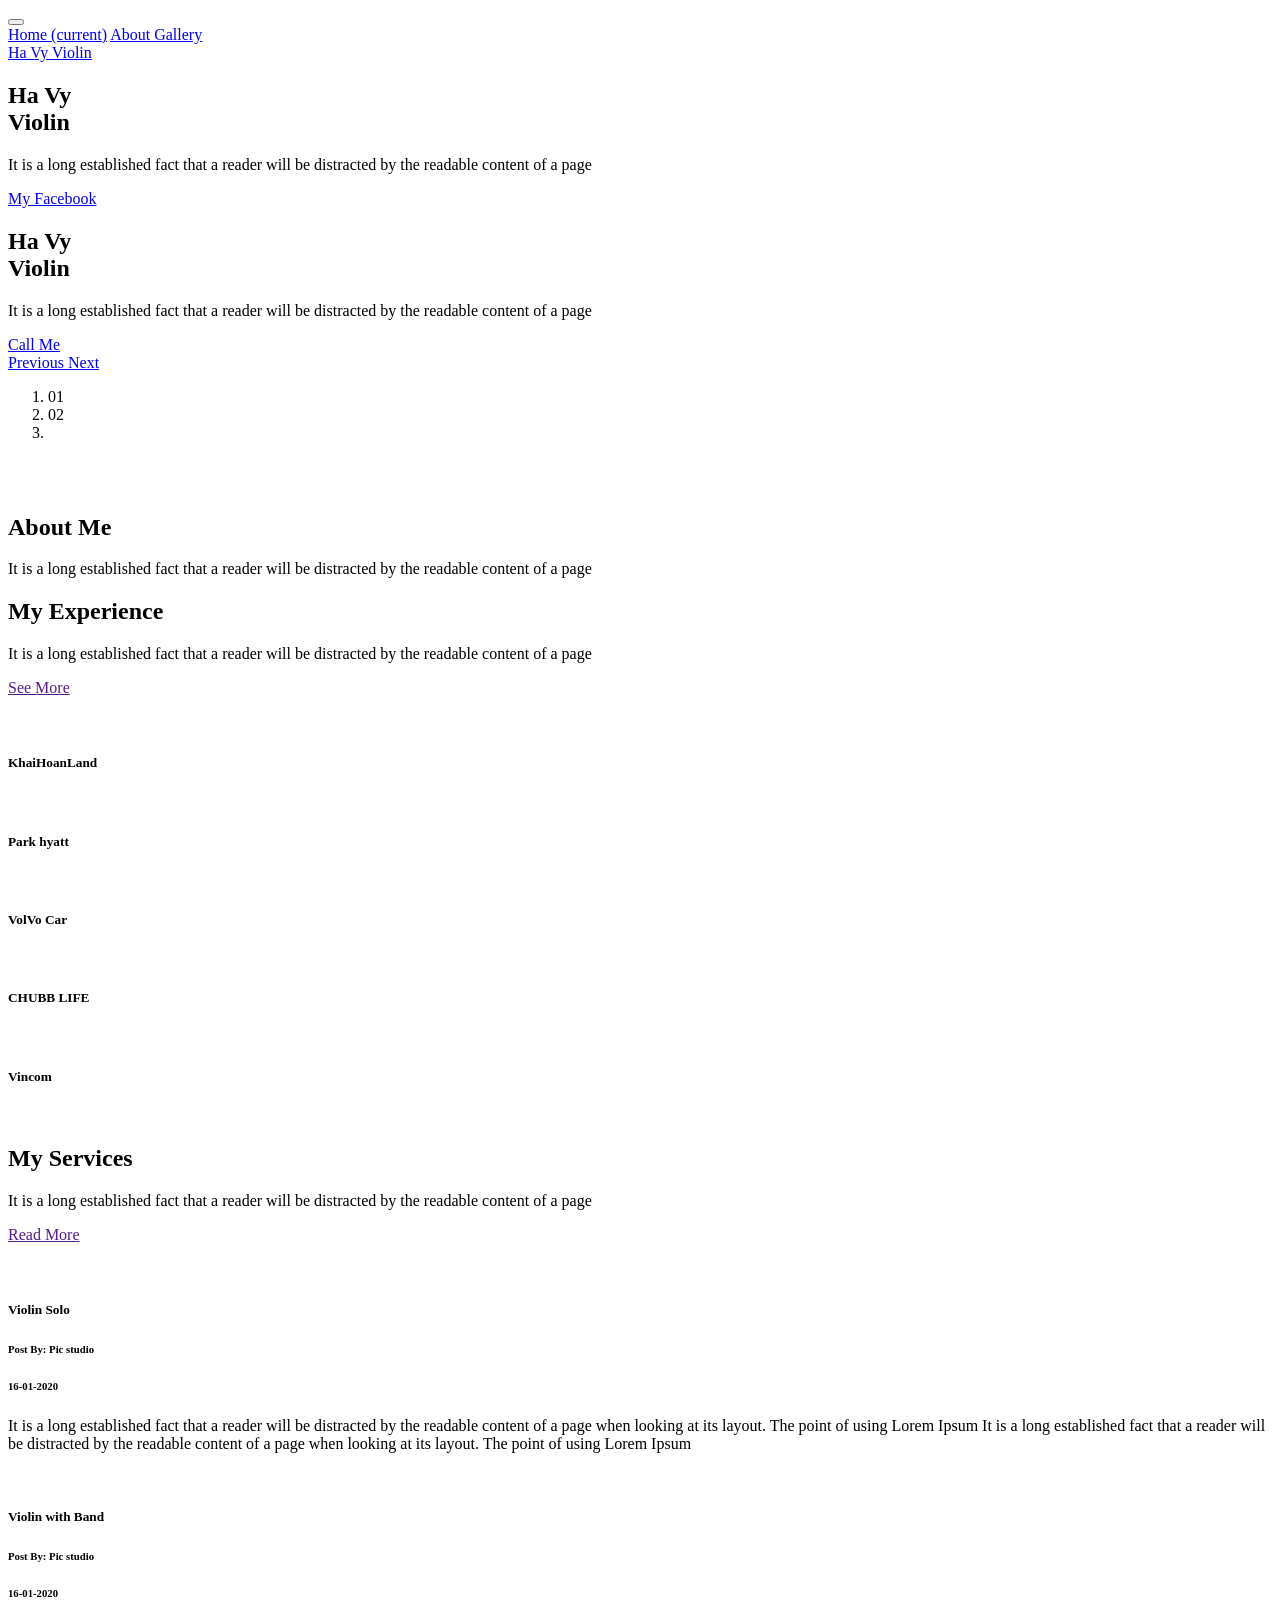
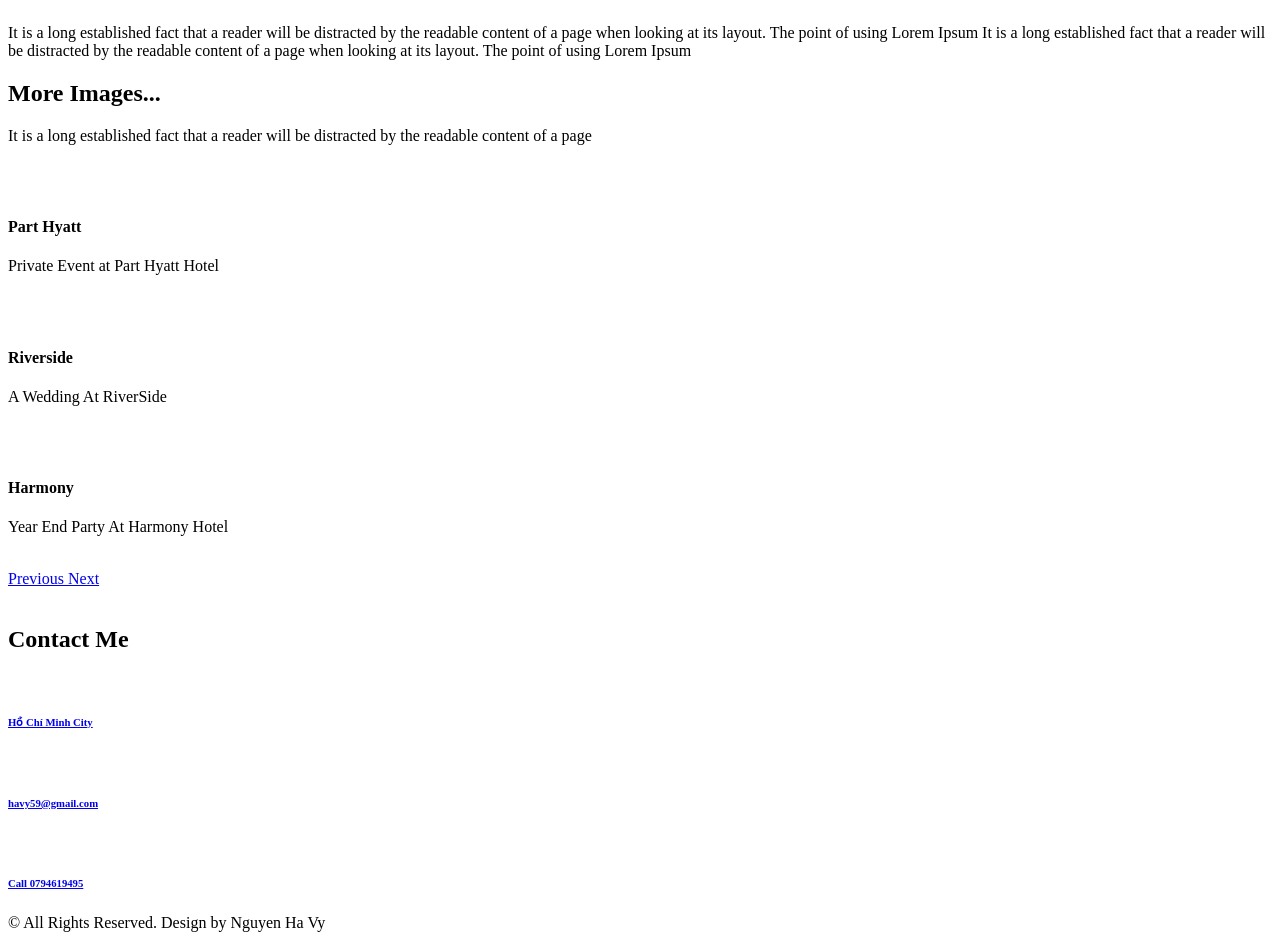
==== index.html @ 9fb9c404 "a" ====
<!DOCTYPE html>
<html lang="en">

<head>
  <!-- Basic -->
  <meta charset="utf-8" />
  <meta http-equiv="X-UA-Compatible" content="IE=edge" />
  <!-- Mobile Metas -->
  <meta name="viewport" content="width=device-width, initial-scale=1, shrink-to-fit=no" />
  <!-- Site Metas -->
  <meta name="keywords" content="" />
  <meta name="description" content="" />
  <meta name="author" content="" />

  <title>Ha Vy Violin</title>

  <!-- slider stylesheet -->
  <link rel="stylesheet" type="text/css" href="https://cdnjs.cloudflare.com/ajax/libs/OwlCarousel2/2.3.4/assets/owl.carousel.min.css" />

  <!-- bootstrap core css -->
  <link rel="stylesheet" type="text/css" href="css/bootstrap.css" />

  <!-- Custom styles for this template -->
  <link href=" css/style.css" rel="stylesheet" />
  <!-- responsive style -->
  <link href="css/responsive.css" rel="stylesheet" />
</head>

<body>
  <div class="hero_area">
    <!-- header section strats -->
    <header class="header_section">
      <div class="container-fluid">
        <nav class="navbar navbar-expand-lg custom_nav-container d-block">
          <div class="main_nav_menu">
            <div class="fk_width">
              <div class="custom_menu-btn">
                <button onclick="openNav()">
                  <span class="s-1"> </span>
                  <span class="s-2"> </span>
                  <span class="s-3"> </span>
                </button>
              </div>
              <div id="myNav" class="overlay">
                <div class="overlay-content">
                  <a class="" href="index.html">Home <span class="sr-only">(current)</span></a>
                  <a class="" href="index.html">About </a>
                  <a class="" href="index.html">Gallery </a>
                </div>
              </div>
            </div>
            <a class="navbar-brand" href="index.html">
              <span>
                Ha Vy Violin
              </span>
            </a>
            <div class="user_option">
              <!-- <a href="#">
                login
              </a>
              <form class="form-inline ">
                <button class="btn  nav_search-btn" type="submit"></button>
              </form> -->
            </div>
          </div>
        </nav>
      </div>
    </header>
    <!-- end header section -->

    <!-- slider section -->
    <section class=" slider_section position-relative">
      <div class="container-fluid">
        <div class="row slider-row">
          <div class="col-lg-3 offset-lg-1">
            <div id="carouselExampleIndicators" class="carousel slide" data-ride="carousel">
              <div class="carousel-inner">
                <div class="carousel-item active">
                  <div class="detail-box">
                    <h1>
                      Ha Vy <br />
                      Violin
                    </h1>
                    <p>
                      It is a long established fact that a reader will be distracted by the readable content of a page
                    </p>
                    <div>
                      <a href="https://www.facebook.com/vy.vuvo.7/" target="_blank">
                        My Facebook
                      </a>
                    </div>
                  </div>
                </div>
                <div class="carousel-item">
                  <div class="detail-box">
                    <h1>
                      Ha Vy <br />
                      Violin
                    </h1>
                    <p>
                      It is a long established fact that a reader will be distracted by the readable content of a page
                    </p>
                    <div>
                      <a href="tel:+84794619495">
                        Call Me
                      </a>
                    </div>
                  </div>
                </div>
              </div>
              <div class="carousel_control-box">
                <div class="carousel_btn-container">
                  <a class="carousel-control-prev" href="#carouselExampleIndicators" role="button" data-slide="prev">
                    <span class="sr-only">Previous</span>
                  </a>
                  <a class="carousel-control-next" href="#carouselExampleIndicators" role="button" data-slide="next">
                    <span class="sr-only">Next</span>
                  </a>
                </div>
                <ol class="carousel-indicators">
                  <li data-target="#carouselExampleIndicators" data-slide-to="0" class="active li_one">01</li>
                  <li data-target="#carouselExampleIndicators" data-slide-to="1" class="li_two">02</li>
                  <li class="ol_design"></li>
                </ol>
              </div>
            </div>
          </div>
          <div class="col-lg-8 px-0">
            <div class="img-box">
              <img src="images/img3.jpg" alt="" />
            </div>
          </div>
        </div>
      </div>
    </section>
    <!-- end slider section -->
  </div>

  <!-- about section -->

  <section class="about_section layout_padding">

    <div class="img-box">
      <img src="images/img2.jpg" class="about-img" alt="" />
    </div>
    <div class="container">
      <div class="row">
        <div class="col-md-5">
          <div class="detail-box">
            <div class="heading_container">
              <h2>
                About Me
              </h2>
              <p>
                It is a long established fact that a reader will be distracted by the readable content of a page
              </p>
              <!-- <a href="">
                Read More
              </a> -->
            </div>
          </div>
        </div>
      </div>
    </div>
  
  </section>

  <!-- end about section -->

  <!-- gallery section -->
  <section class="gallery_section layout_padding-top">
    <div class="container">
      <div class="row">
        <div class="col-lg-5 ml-auto">
          <div class="heading_container">
            <h2>
              My Experience
            </h2>
            <p>
              It is a long established fact that a reader will be distracted by the readable content of a page
            </p>
            <a href="">
              See More
            </a>
          </div>
        </div>
      </div>
    </div>
    <div class="gallery_container">
      <div class="gallery_bg">
        <img src="images/gallery-bg.png" alt="" />
      </div>
      <div class="container">
        <div class="gallery_box">
          <div class="box b1">
            <div class="img-box">
              <img src="images/img14.jpg" alt="" />
              <h5>
                KhaiHoanLand
              </h5>
            </div>
          </div>
          <div class="box b2">
            <div class="img-box">
              <img src="images/img5.jpg" alt="" height="88%"/>
              <h5>
                Park hyatt
              </h5>
            </div>
            <div class="img-box">
              <img src="images/img1.jpg" alt="" />
              <h5>
                VolVo Car
              </h5>
            </div>
          </div>
          <div class="box b3">
            <div class="img-box">
              <img src="images/img11.jpg" alt="" />
              <h5>
                CHUBB LIFE
              </h5>
            </div>
            <div class="img-box">
              <img src="images/img7.jpg" alt="" height="88%"/>
              <h5>
                Vincom
              </h5>
            </div>
          </div>
          <div class="box b4">
            <div class="img-box">
              <img src="images/img12.jpg" alt="" />
              <!-- <h5>
                Comfort
              </h5> -->
            </div>
          </div>
        </div>
      </div>
    </div>
  </section>
  <!-- end gallery section -->

  <!-- blog section -->

  <section class="blog_section layout_padding">
    <div class="container">
      <div class="row">
        <div class="col-md-5">
          <div class="detail-box">
            <div class="heading_container">
              <h2>
                My Services
              </h2>
              <p>
                It is a long established fact that a reader will be distracted by the readable content of a page
              </p>
              <a href="">
                Read More
              </a>
            </div>
          </div>
        </div>
      </div>
    </div>
    <div class="blog_container">
      <div class="blog_bg">
        <img src="images/gallery-bg.png" alt="" />
      </div>
      <div class="container">
        <div class="blog_box">
          <div class="row">
            <div class="col-md-6">
              <div class="box b1">
                <div class="img-box">
                  <img src="images/img4.jpg" alt="" />
                </div>
                <div class="blog-detail">
                  <div class="blog_title">
                    <h5>
                      Violin Solo
                    </h5>
                    <div class="blog_post">
                      <h6>
                        Post By: Pic studio
                      </h6>
                      <h6>
                        16-01-2020
                      </h6>
                    </div>
                  </div>
                  <p>
                    It is a long established fact that a reader will be distracted by the readable content of a page when looking at its layout. The point of using Lorem Ipsum It is a long established fact that a reader will be distracted by the readable content of a page when looking at its layout. The point of using Lorem Ipsum
                  </p>
                </div>
              </div>
            </div>
            <div class="col-md-6">
              <div class="box b2">
                <div class="img-box">
                  <img src="images/img8.jpg" alt="" />
                </div>
                <div class="blog-detail">
                  <div class="blog_title">
                    <h5>
                      Violin with Band
                    </h5>
                    <div class="blog_post">
                      <h6>
                        Post By: Pic studio
                      </h6>
                      <h6>
                        16-01-2020
                      </h6>
                    </div>
                  </div>
                  <p>
                    It is a long established fact that a reader will be distracted by the readable content of a page when looking at its layout. The point of using Lorem Ipsum It is a long established fact that a reader will be distracted by the readable content of a page when looking at its layout. The point of using Lorem Ipsum
                  </p>
                </div>
              </div>
            </div>
          </div>
        </div>
      </div>
    </div>
  </section>

  <!-- end blog section -->

  <!-- client section -->

  <section class="client_section layout_padding">
    <div class="container">
      <div class="row">
        <div class="col-lg-5 ml-auto">
          <div class="heading_container">
            <h2>
              More Images...
            </h2>
            <p>
              It is a long established fact that a reader will be distracted by the readable content of a page
            </p>
          </div>
        </div>
      </div>
    </div>
    <div class="client_container">
      <div class="client_bg">
        <img src="images/gallery-bg.png" alt="" />
      </div>
      <div class="container">
        <div class="client_box">
          <div class="row">
            <div class="col-lg-6">
              <div class="box b1">
                <div id="carouselExampleControls" class="carousel slide" data-ride="carousel">
                  <div class="carousel-inner">
                    <div class="carousel-item active">
                      <div class="client_content-box layout_padding">
                        <div class="img-box">
                          <img src="images/img5.jpg" alt="" />
                        </div>
                        <div class="detail-box">
                          <h4>
                            Part Hyatt
                          </h4>
                          <p>
                            Private Event at Part Hyatt Hotel 
                          </p>
                          <img src="images/quote.png" alt="" />
                        </div>
                      </div>
                    </div>
                    <div class="carousel-item">
                      <div class="client_content-box layout_padding">
                        <div class="img-box">
                          <img src="images/img6.jpg" alt="" />
                        </div>
                        <div class="detail-box">
                          <h4>
                            Riverside
                          </h4>
                          <p>
                            A Wedding At RiverSide
                          </p>
                          <img src="images/quote.png" alt="" />
                        </div>
                      </div>
                    </div>
                    <div class="carousel-item">
                      <div class="client_content-box layout_padding">
                        <div class="img-box">
                          <img src="images/img9.jpg" alt="" />
                        </div>
                        <div class="detail-box">
                          <h4>
                            Harmony
                          </h4>
                          <p>
                            Year End  Party At Harmony Hotel
                          </p>
                          <img src="images/quote.png" alt="" />
                        </div>
                      </div>
                    </div>
                  </div>
                  <a class="carousel-control-prev" href="#carouselExampleControls" role="button" data-slide="prev">
                    <span class="sr-only">Previous</span>
                  </a>
                  <a class="carousel-control-next" href="#carouselExampleControls" role="button" data-slide="next">
                    <span class="sr-only">Next</span>
                  </a>
                </div>
              </div>
            </div>
            <div class="col-lg-6">
              <div class="box b2">
                <div class="camera_img-box">
                  <img src="images/violin.png" alt="" />
                </div>
              </div>
            </div>
          </div>
        </div>
      </div>
    </div>
  </section>

  <!-- end client section -->

  <!-- info section -->

  <section class="info_section ">
    <div class="info_container layout_padding-top">
      <div class="container">
        <div class="heading_container">
          <h2>
            Contact Me
          </h2>
        </div>
        <div class="info_main">
          <div class="row">
            <div class="col-md-4 col-lg-3">
              <div class="info_contact ">
                <a href="#" class="link-box">
                  <div class="img-box">
                    <img src="images/location.png" alt="" />
                  </div>
                  <div class="detail-box">
                    <h6>
                      Hồ Chí Minh City
                    </h6>
                  </div>
                </a>
                <a href="#" class="link-box">
                  <div class="img-box">
                    <img src="images/mail.png" alt="" />
                  </div>
                  <div class="detail-box">
                    <h6>
                      havy59@gmail.com
                    </h6>
                  </div>
                </a>
                <a href="tel:+84794619495" class="link-box">
                  <div class="img-box">
                    <img src="images/call.png" alt="" />
                  </div>
                  <div class="detail-box">
                    <h6>
                      Call 0794619495
                    </h6>
                  </div>
                </a>
              </div>
            </div>

          </div>
        </div>
      </div>
    </div>
  </section>

  <!-- end info section -->

  <!-- footer section -->
  <footer class="footer_section ">
    <div class="container">
      <p>
        &copy; <span id="displayYear"></span> All Rights Reserved. Design by Nguyen Ha Vy
      </p>
    </div>
  </footer>
  <!-- footer section -->

  <script src="js/jquery-3.4.1.min.js"></script>
  <script src="js/bootstrap.js"></script>
  <script src="https://cdnjs.cloudflare.com/ajax/libs/OwlCarousel2/2.3.4/owl.carousel.min.js"></script>
  <script src="js/custom.js"></script>
</body>

</html>
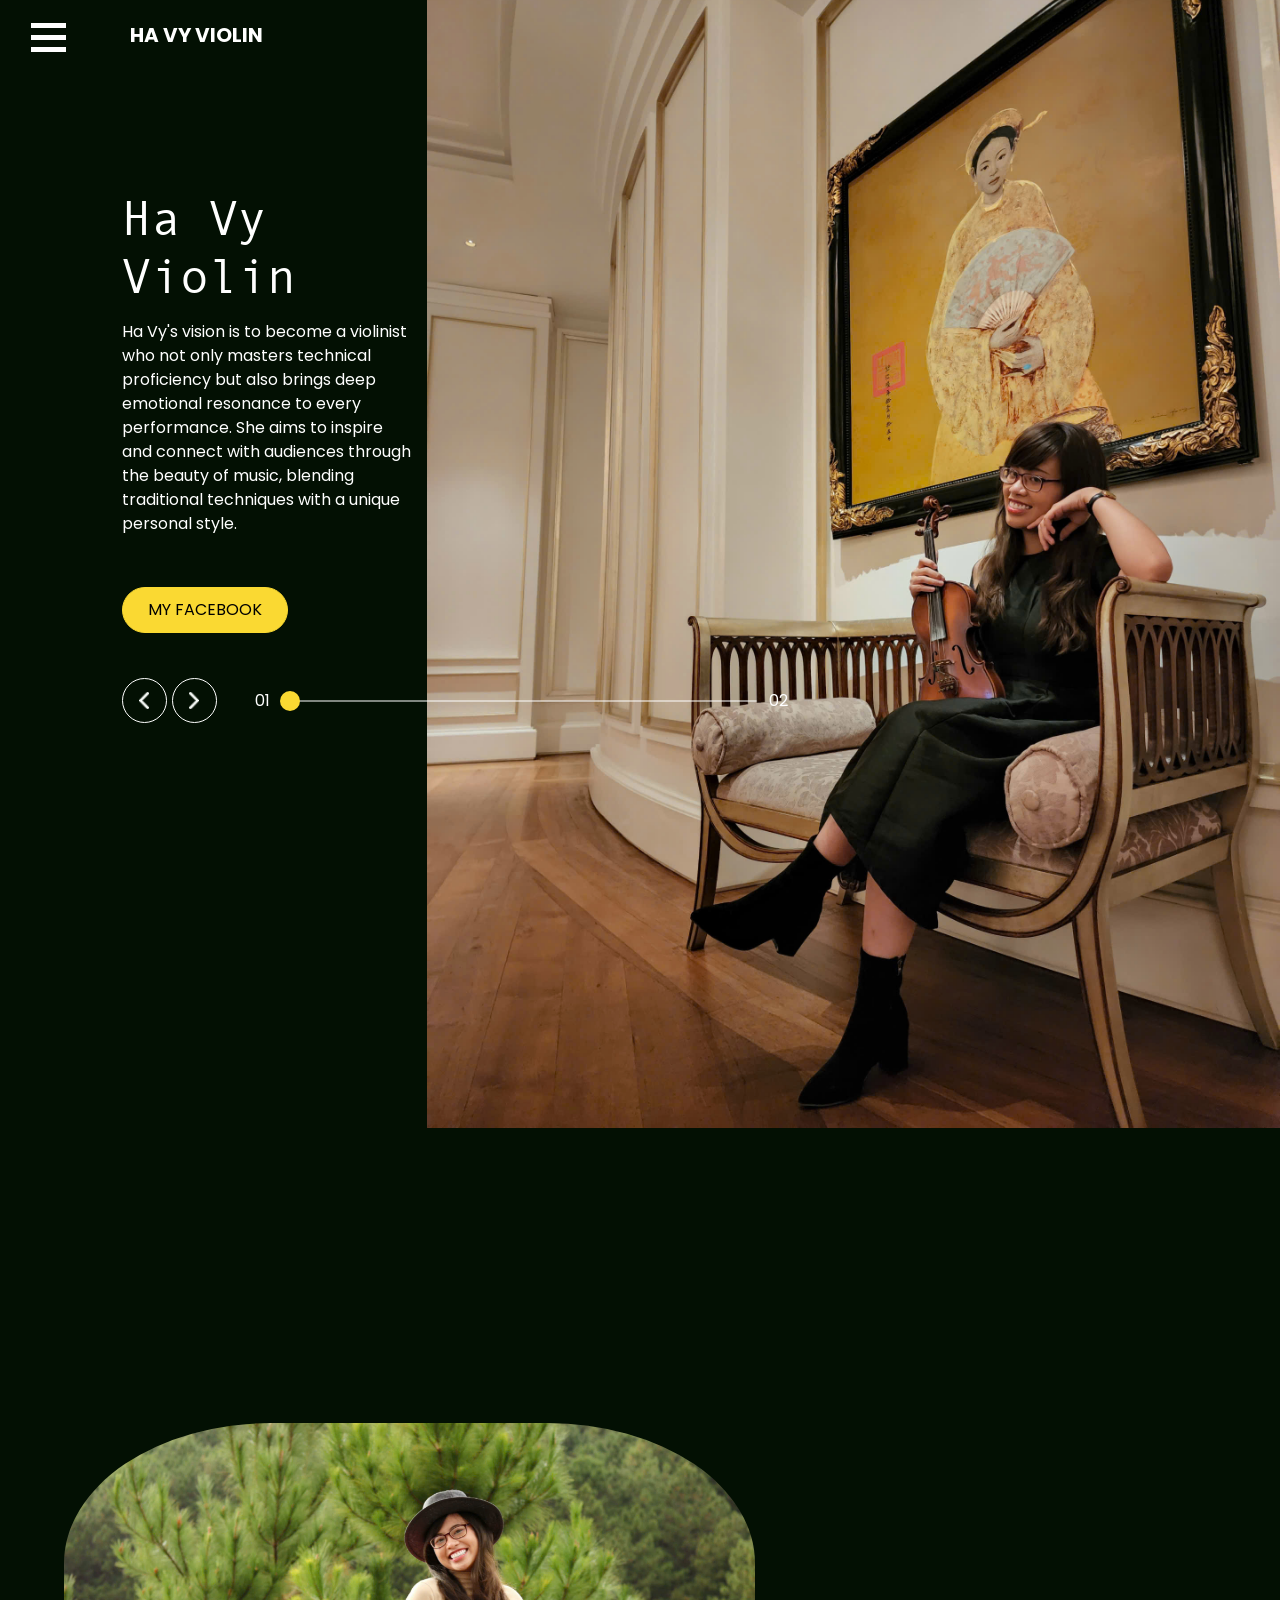
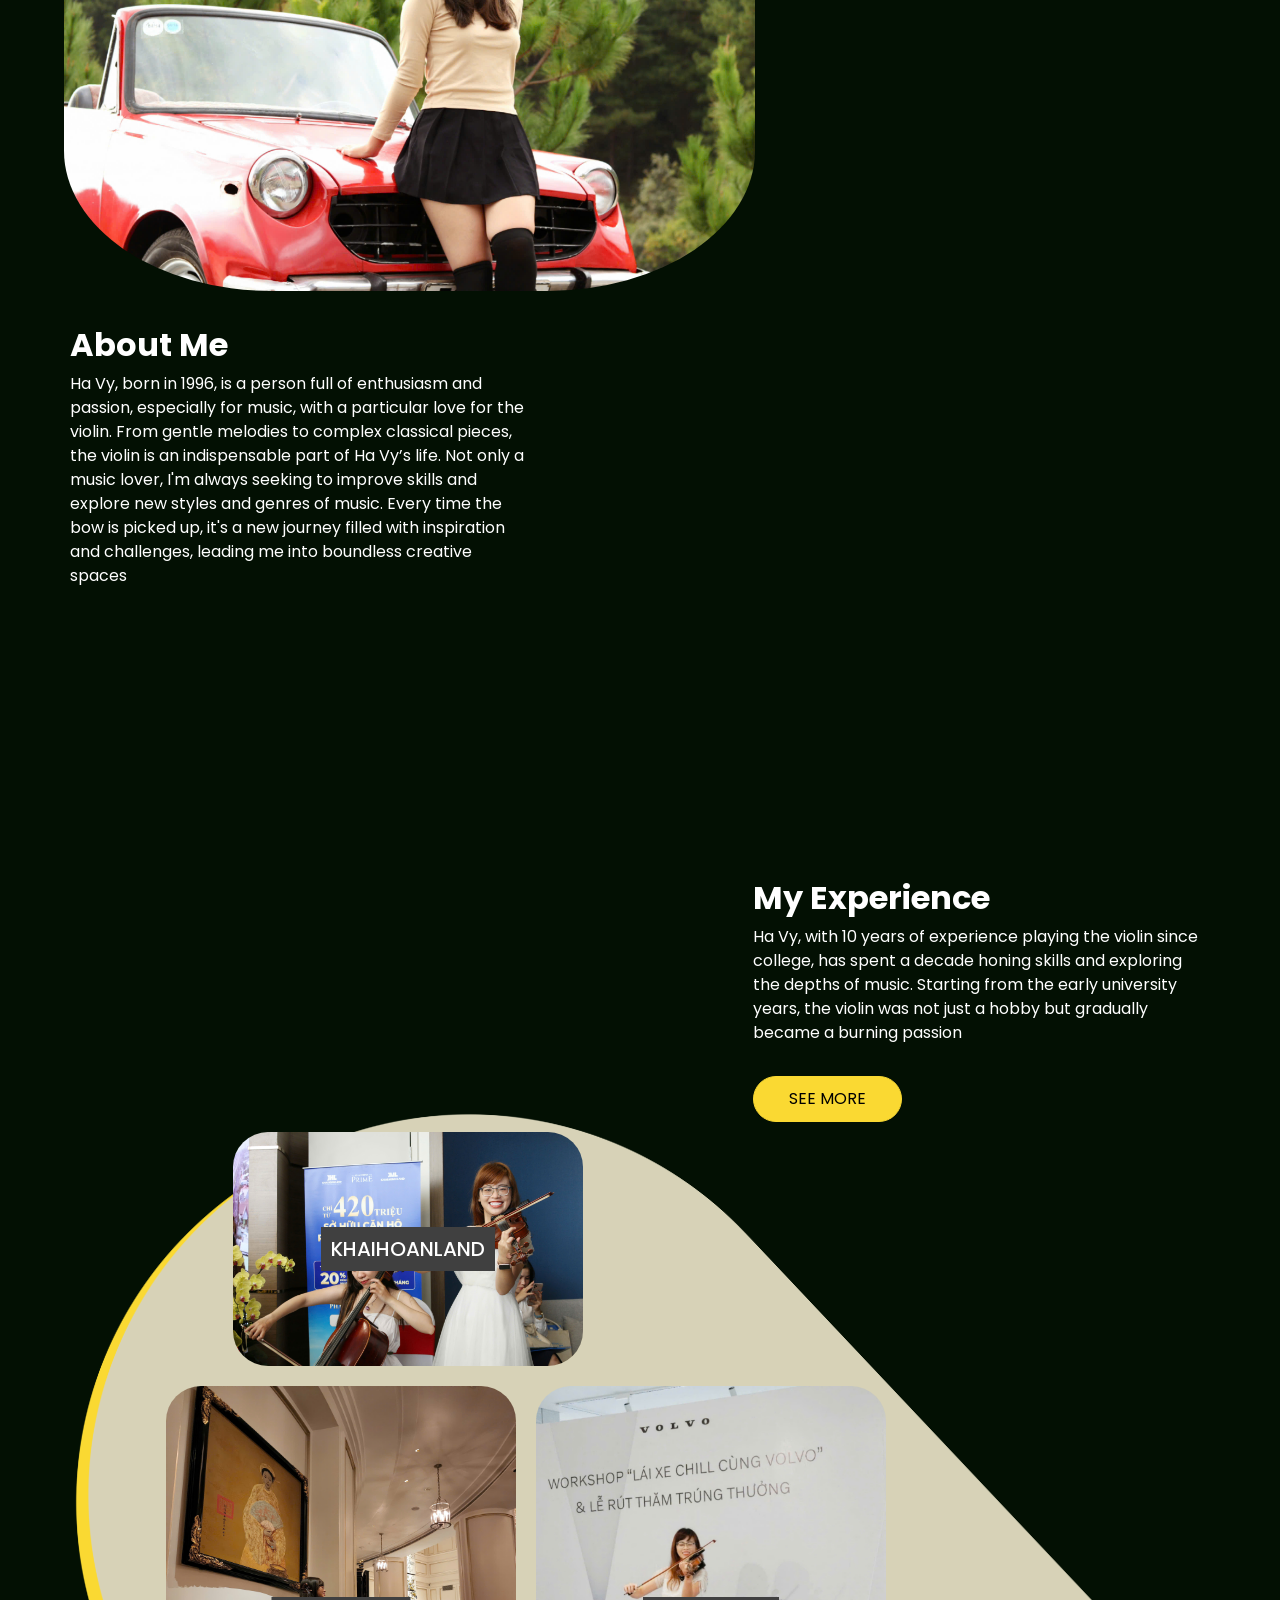
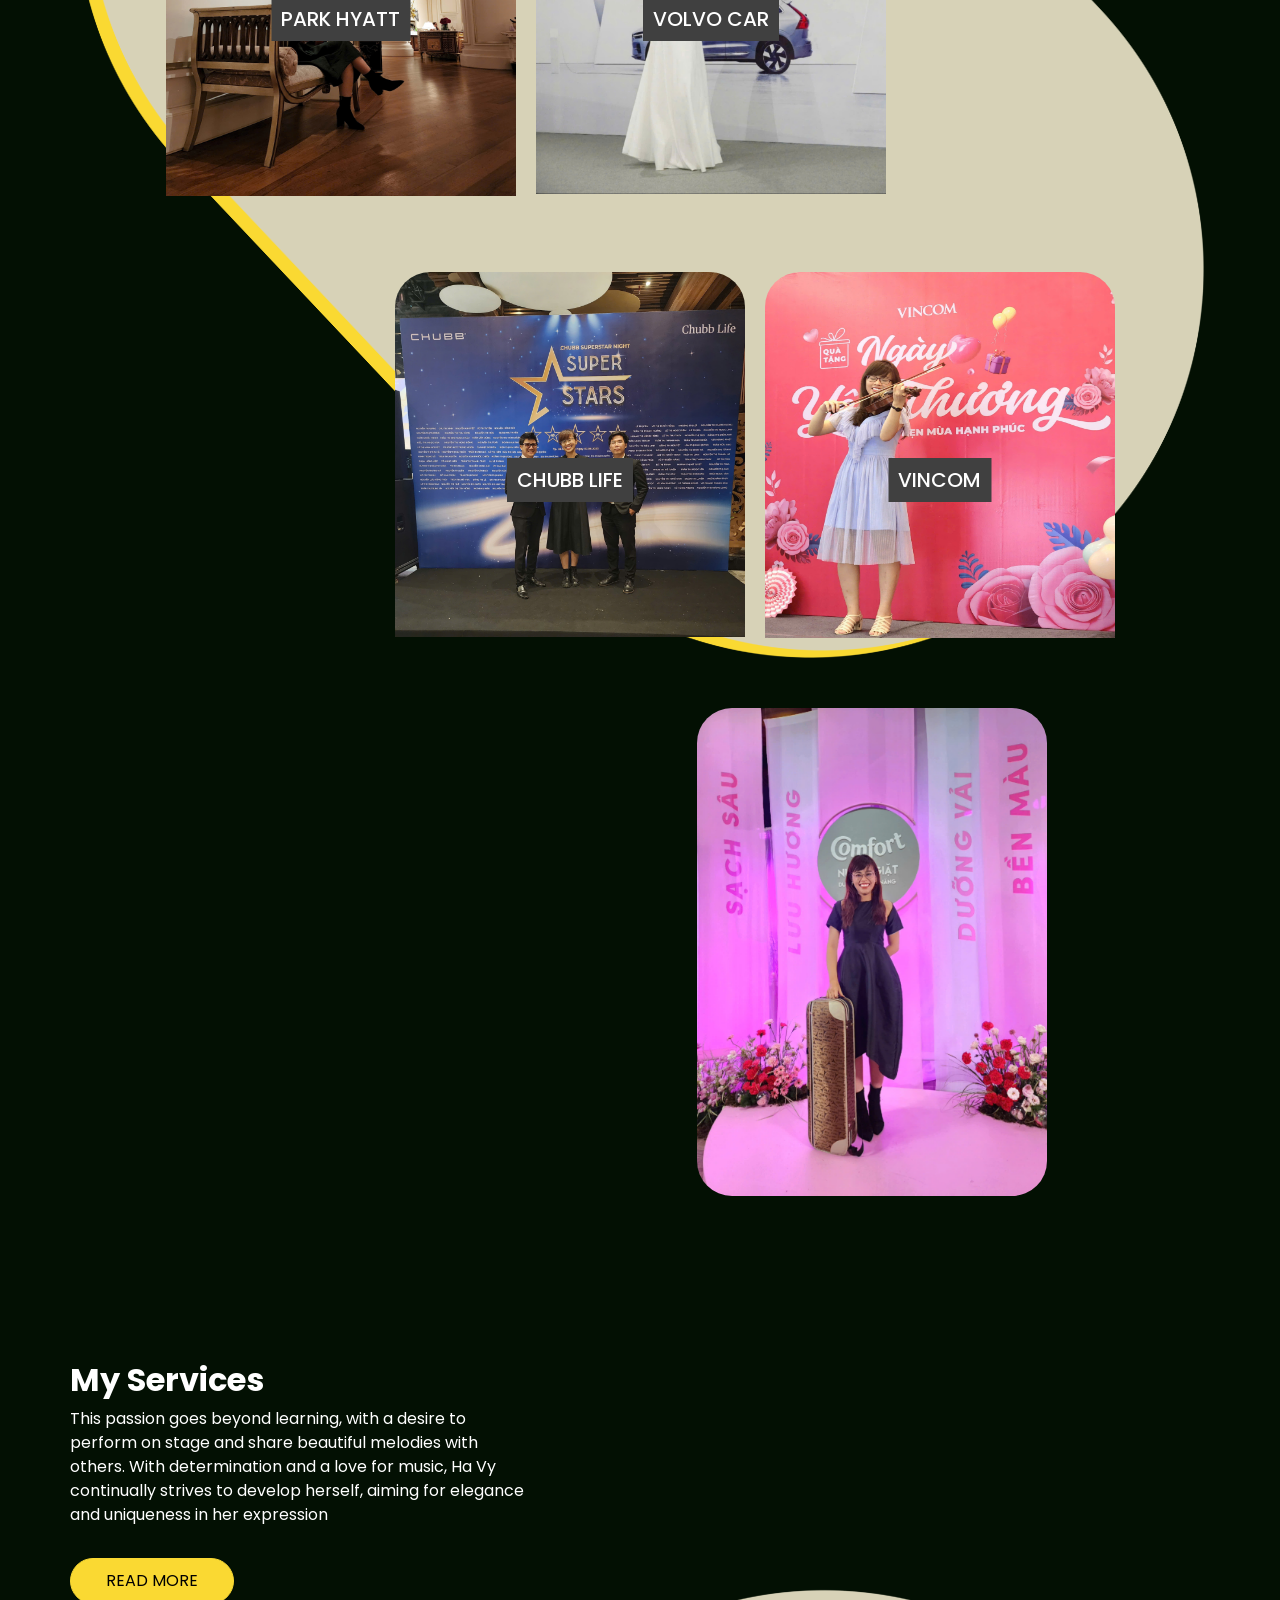
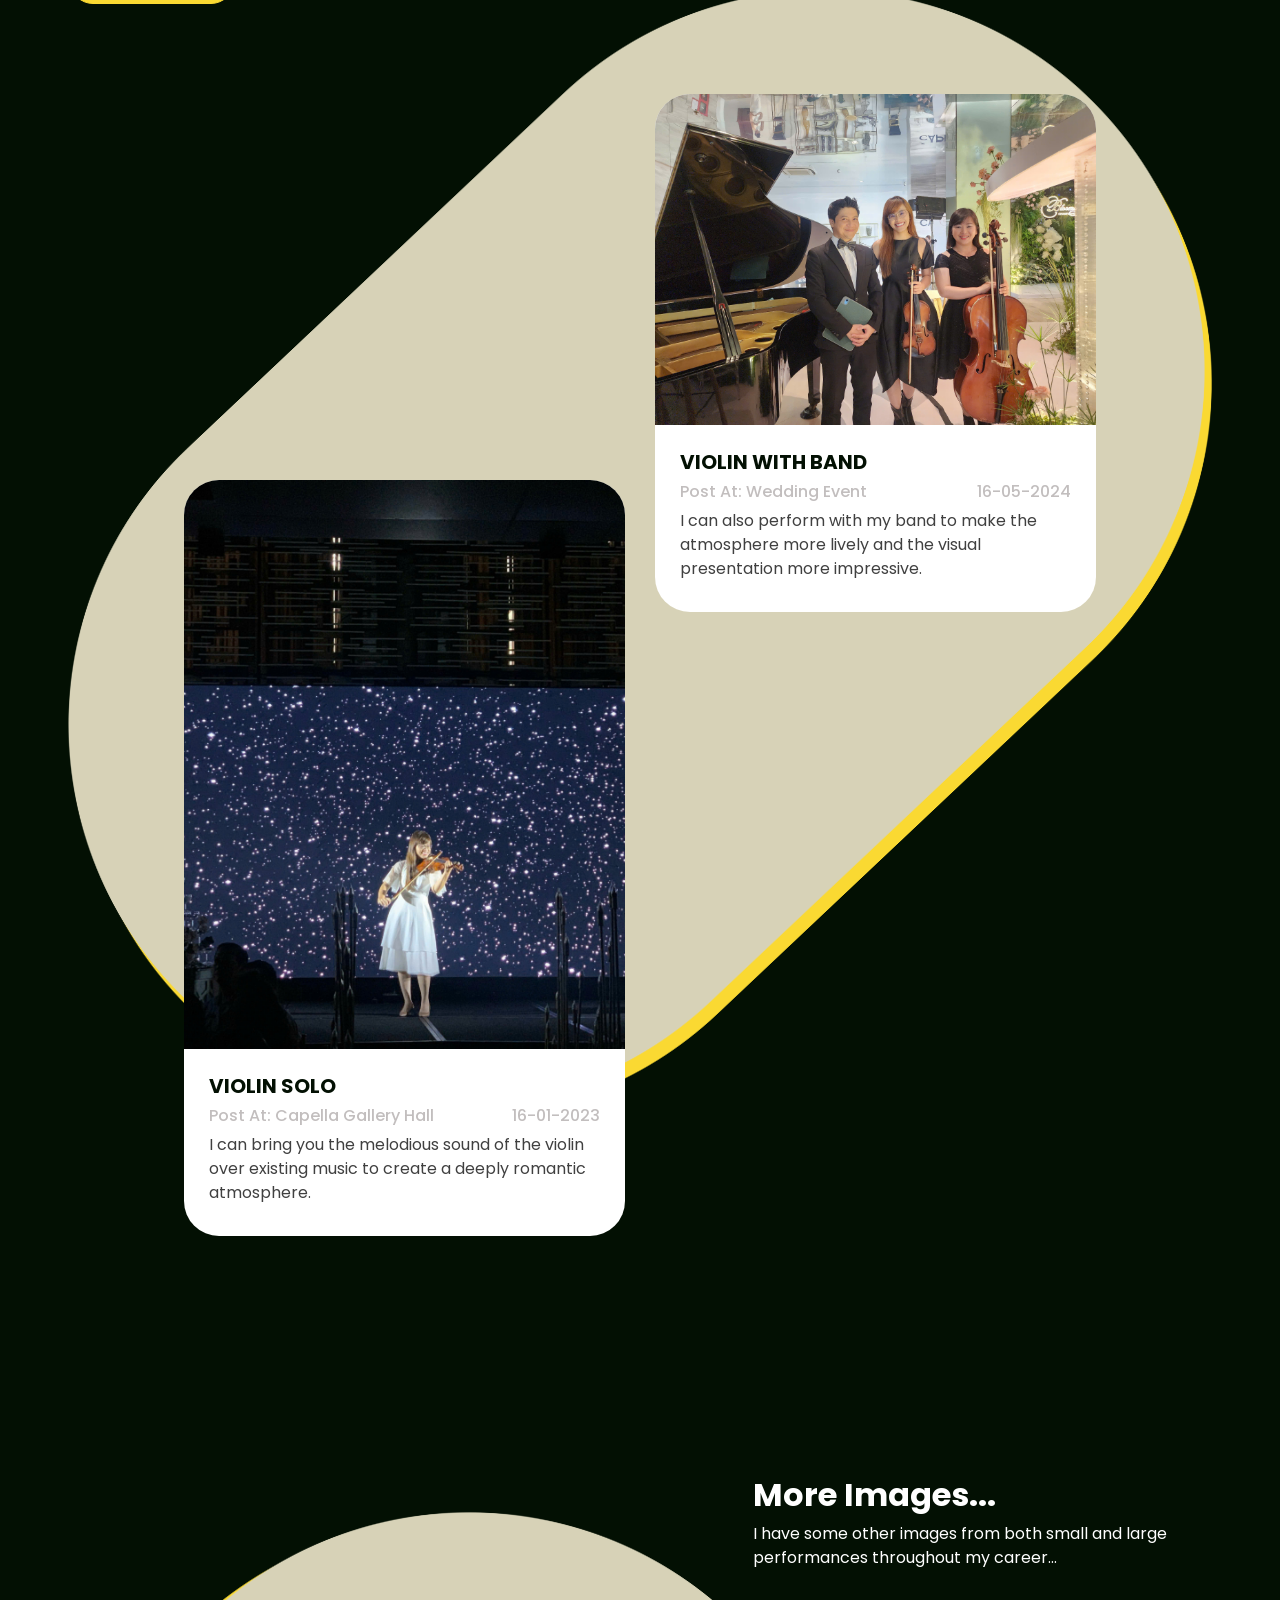
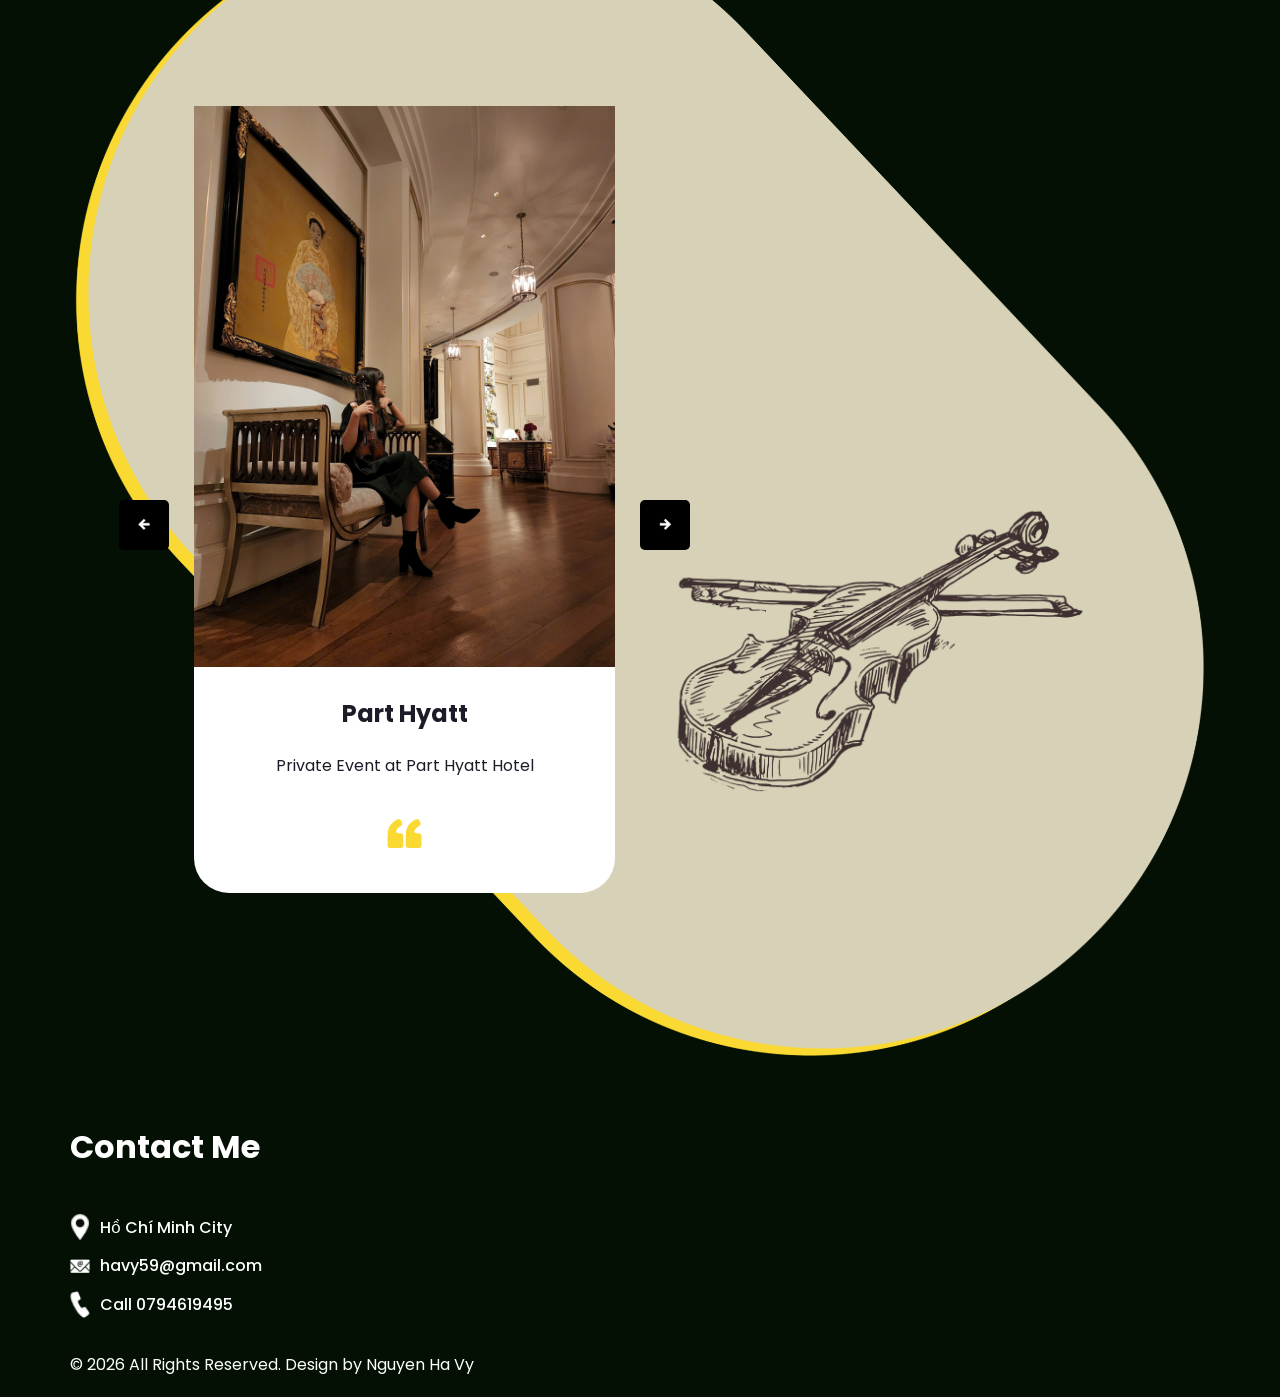
==== commit 692813fb: "Update index.html" ====
--- a/index.html
+++ b/index.html
@@ -82,7 +82,13 @@
                       Violin
                     </h1>
                     <p>
-                      It is a long established fact that a reader will be distracted by the readable content of a page
+                      Ha Vy's vision is to become a violinist who not
+ only masters technical proficiency but also
+ brings deep emotional resonance to every
+ performance. She aims to inspire and connect
+ with audiences through the beauty of music,
+ blending traditional techniques with a unique
+ personal style. 
                     </p>
                     <div>
                       <a href="https://www.facebook.com/vy.vuvo.7/" target="_blank">
@@ -98,7 +104,12 @@
                       Violin
                     </h1>
                     <p>
-                      It is a long established fact that a reader will be distracted by the readable content of a page
+                      Beyond individual growth, Ha
+ Vy envisions performing on larger stages,
+ collaborating with other musicians, and
+ contributing to the artistic community by
+ sharing her love for violin and encouraging
+ others to pursue their musical passions
                     </p>
                     <div>
                       <a href="tel:+84794619495">
@@ -152,7 +163,11 @@
                 About Me
               </h2>
               <p>
-                It is a long established fact that a reader will be distracted by the readable content of a page
+                Ha Vy, born in 1996, is a person full of enthusiasm and passion, especially for music, with a
+                particular love for the violin. From gentle melodies to complex classical pieces, the violin is an
+                indispensable part of Ha Vy’s life. Not only a music lover, I'm always seeking to improve
+                skills and explore new styles and genres of music. Every time the bow is picked up, it's a new
+                journey filled with inspiration and challenges, leading me into boundless creative spaces
               </p>
               <!-- <a href="">
                 Read More
@@ -177,7 +192,13 @@
               My Experience
             </h2>
             <p>
-              It is a long established fact that a reader will be distracted by the readable content of a page
+              Ha Vy, with 10 years of experience
+              playing the violin since college, has spent
+              a decade honing skills and exploring the
+              depths of music. Starting from the early
+              university years, the violin was not just a
+              hobby but gradually became a burning
+              passion
             </p>
             <a href="">
               See More
@@ -254,7 +275,13 @@
                 My Services
               </h2>
               <p>
-                It is a long established fact that a reader will be distracted by the readable content of a page
+                This passion goes beyond learning, with
+                a desire to perform on stage and share
+                beautiful melodies with others. With
+                determination and a love for music, Ha
+                Vy continually strives to develop herself,
+                aiming for elegance and uniqueness in
+                her expression
               </p>
               <a href="">
                 Read More
@@ -283,15 +310,15 @@
                     </h5>
                     <div class="blog_post">
                       <h6>
-                        Post By: Pic studio
+                        Post At: Capella Gallery Hall
                       </h6>
                       <h6>
-                        16-01-2020
+                        16-01-2023
                       </h6>
                     </div>
                   </div>
                   <p>
-                    It is a long established fact that a reader will be distracted by the readable content of a page when looking at its layout. The point of using Lorem Ipsum It is a long established fact that a reader will be distracted by the readable content of a page when looking at its layout. The point of using Lorem Ipsum
+                    I can bring you the melodious sound of the violin over existing music to create a deeply romantic atmosphere.
                   </p>
                 </div>
               </div>
@@ -308,15 +335,15 @@
                     </h5>
                     <div class="blog_post">
                       <h6>
-                        Post By: Pic studio
+                        Post At: Wedding Event
                       </h6>
                       <h6>
-                        16-01-2020
+                        16-05-2024
                       </h6>
                     </div>
                   </div>
                   <p>
-                    It is a long established fact that a reader will be distracted by the readable content of a page when looking at its layout. The point of using Lorem Ipsum It is a long established fact that a reader will be distracted by the readable content of a page when looking at its layout. The point of using Lorem Ipsum
+                    I can also perform with my band to make the atmosphere more lively and the visual presentation more impressive.
                   </p>
                 </div>
               </div>
@@ -340,7 +367,7 @@
               More Images...
             </h2>
             <p>
-              It is a long established fact that a reader will be distracted by the readable content of a page
+              I have some other images from both small and large performances throughout my career...
             </p>
           </div>
         </div>
--- a/css/style.css
+++ b/css/style.css
@@ -0,0 +1,1029 @@
+@import url("https://fonts.googleapis.com/css2?family=Open+Sans:wght@400;700&family=Poppins:wght@400;500;700&display=swap");
+@font-face {
+  font-family: "Andale Mono";
+  src: url(../fonts/AndaleMono.ttf);
+}
+
+html {
+  scroll-behavior: smooth;
+  overflow-x: hidden;
+}
+
+body {
+  font-family: "Poppins", sans-serif;
+  color: #ffffff;
+  background-color: #031003;
+}
+
+.layout_margin {
+  margin-top: 90px;
+  margin-bottom: 90px;
+}
+
+.layout_padding {
+  padding-top: 120px;
+  padding-bottom: 120px;
+}
+
+.layout_padding2 {
+  padding-top: 45px;
+  padding-bottom: 45px;
+}
+
+.layout_padding2-top {
+  padding-top: 45px;
+}
+
+.layout_padding2-bottom {
+  padding-bottom: 45px;
+}
+
+.layout_padding-top {
+  padding-top: 120px;
+}
+
+.layout_padding-bottom {
+  padding-bottom: 120px;
+}
+
+.heading_container {
+  display: -webkit-box;
+  display: -ms-flexbox;
+  display: flex;
+  -webkit-box-orient: vertical;
+  -webkit-box-direction: normal;
+      -ms-flex-direction: column;
+          flex-direction: column;
+  -webkit-box-align: start;
+      -ms-flex-align: start;
+          align-items: flex-start;
+  color: #ffffff;
+}
+
+.heading_container h2 {
+  font-weight: bold;
+}
+
+.heading_container a {
+  display: inline-block;
+  background: #fad932;
+  color: #000000;
+  padding: 10px 35px;
+  border-radius: 30px;
+  border: 1px solid #fad932;
+  -webkit-transition: all 0.3s;
+  transition: all 0.3s;
+  text-transform: uppercase;
+  margin-top: 15px;
+}
+
+.heading_container a:hover {
+  background: transparent;
+  color: #fad932;
+}
+
+@-webkit-keyframes hueAnimate {
+  0% {
+    -webkit-filter: hue-rotate(0deg);
+            filter: hue-rotate(0deg);
+  }
+  100% {
+    -webkit-filter: hue-rotate(360deg);
+            filter: hue-rotate(360deg);
+  }
+}
+
+@keyframes hueAnimate {
+  0% {
+    -webkit-filter: hue-rotate(0deg);
+            filter: hue-rotate(0deg);
+  }
+  100% {
+    -webkit-filter: hue-rotate(360deg);
+            filter: hue-rotate(360deg);
+  }
+}
+
+/*header section*/
+.hero_area {
+  position: relative;
+}
+
+.sub_page .info_section .social_box {
+  -webkit-filter: invert(100%);
+          filter: invert(100%);
+}
+
+.header_section .container-fluid {
+  padding-right: 25px;
+  padding-left: 25px;
+}
+
+.header_section .nav_container {
+  margin: 0 auto;
+}
+
+.custom_nav-container.navbar-expand-lg .navbar-nav .nav-link img {
+  width: 22px;
+  margin-right: 15px;
+}
+
+.custom_nav-container.navbar-expand-lg .navbar-nav .nav-link {
+  padding: 0px 25px;
+  color: #fefeff;
+  text-align: center;
+  font-family: "Roboto", sans-serif;
+}
+
+.custom_menu-btn {
+  z-index: 9;
+  position: absolute;
+  left: 0;
+  top: 15px;
+}
+
+.custom_menu-btn button {
+  outline: none;
+  border: none;
+  background-color: transparent;
+}
+
+.custom_menu-btn span {
+  display: block;
+  width: 35px;
+  height: 5px;
+  background-color: #fff;
+  margin: 7px 0;
+  -webkit-transition: all 0.3s;
+  transition: all 0.3s;
+}
+
+.custom_menu-btn .s-2 {
+  -webkit-transition: all 0.1s;
+  transition: all 0.1s;
+}
+
+.menu_btn-style {
+  position: fixed;
+  left: 22px;
+  top: 15px;
+}
+
+.menu_btn-style button {
+  -webkit-transform: translateX(14px);
+          transform: translateX(14px);
+}
+
+.menu_btn-style button .s-1 {
+  -webkit-transform: rotate(45deg) translateY(17px);
+          transform: rotate(45deg) translateY(17px);
+}
+
+.menu_btn-style button .s-2 {
+  -webkit-transform: translateX(-100px);
+          transform: translateX(-100px);
+}
+
+.menu_btn-style button .s-3 {
+  -webkit-transform: rotate(-45deg) translateY(-17px);
+          transform: rotate(-45deg) translateY(-17px);
+}
+
+.position-unset {
+  position: unset;
+}
+
+.navbar-expand-lg .navbar-collapse {
+  -webkit-box-flex: 0;
+      -ms-flex-positive: 0;
+          flex-grow: 0;
+}
+
+.overlay {
+  height: 100%;
+  width: 0;
+  position: fixed;
+  z-index: 1;
+  top: 0;
+  left: 0;
+  background: rgba(3, 16, 3, 0.95);
+  overflow-x: hidden;
+  -webkit-transition: 0.5s;
+  transition: 0.5s;
+}
+
+.overlay .closebtn {
+  position: absolute;
+  top: 0;
+  right: 30px;
+  font-size: 60px;
+}
+
+.overlay a {
+  display: inline-block;
+  padding: 10px 15px;
+  text-decoration: none;
+  font-size: 18px;
+  text-transform: uppercase;
+  color: #ffffff;
+  margin: 10px 0;
+  display: block;
+  -webkit-transition: 0.3s;
+  transition: 0.3s;
+  border: 1.5px solid #ffffff;
+  border-radius: 5px;
+  width: 190px;
+}
+
+.overlay a:hover {
+  border-color: transparent;
+  background-color: #ffffff;
+}
+
+.overlay-content {
+  position: relative;
+  top: 20%;
+  width: 100%;
+  text-align: center;
+  margin-top: 30px;
+  display: -webkit-box;
+  display: -ms-flexbox;
+  display: flex;
+  -webkit-box-orient: vertical;
+  -webkit-box-direction: normal;
+      -ms-flex-direction: column;
+          flex-direction: column;
+  -webkit-box-align: center;
+      -ms-flex-align: center;
+          align-items: center;
+}
+
+.menu_width {
+  width: 100%;
+}
+
+.scroll-y-hidden {
+  overflow-y: hidden;
+}
+
+a,
+a:hover,
+a:focus {
+  text-decoration: none;
+}
+
+a:hover,
+a:focus {
+  color: initial;
+}
+
+.btn,
+.btn:focus {
+  outline: none !important;
+  -webkit-box-shadow: none;
+          box-shadow: none;
+}
+
+.fk_width {
+  width: 105px;
+}
+
+.custom_nav-container .nav_search-btn {
+  background-image: url(../images/search-icon.png);
+  background-size: 18px;
+  background-repeat: no-repeat;
+  width: 35px;
+  height: 35px;
+  padding: 0;
+  border: none;
+  background-position: center;
+}
+
+.navbar-brand {
+  display: -webkit-box;
+  display: -ms-flexbox;
+  display: flex;
+}
+
+.navbar-brand span {
+  color: #ffffff;
+  font-weight: bold;
+  text-transform: uppercase;
+}
+
+.custom_nav-container {
+  z-index: 99999;
+  padding: 15px 0;
+  -webkit-box-pack: start;
+      -ms-flex-pack: start;
+          justify-content: flex-start;
+}
+
+.custom_nav-container .navbar-toggler {
+  outline: none;
+}
+
+.custom_nav-container .navbar-toggler .navbar-toggler-icon {
+  background-image: url(../images/menu.png);
+  background-size: 55px;
+}
+
+.main_nav_menu {
+  display: -webkit-box;
+  display: -ms-flexbox;
+  display: flex;
+}
+
+.user_option {
+  display: -webkit-box;
+  display: -ms-flexbox;
+  display: flex;
+  -webkit-box-align: center;
+      -ms-flex-align: center;
+          align-items: center;
+  margin-left: 45px;
+}
+
+.user_option a {
+  display: -webkit-box;
+  display: -ms-flexbox;
+  display: flex;
+  -webkit-box-align: center;
+      -ms-flex-align: center;
+          align-items: center;
+  margin-right: 35px;
+  color: #ffffff;
+  text-transform: uppercase;
+}
+
+.user_option a img {
+  width: 20px;
+  margin-right: 10px;
+}
+
+.user_option a span {
+  color: #ffffff;
+}
+
+/*end header section*/
+.slider_section {
+  padding-top: 45px;
+}
+
+.slider_section #carouselExampleIndicators {
+  -webkit-box-flex: 1;
+      -ms-flex: 1;
+          flex: 1;
+}
+
+.slider_section .detail-box {
+  color: #ffffff;
+  margin-top: 75px;
+}
+
+.slider_section .detail-box h1 {
+  font-size: 3rem;
+  font-family: "Andale Mono";
+}
+
+.slider_section .detail-box p {
+  margin-top: 15px;
+}
+
+.slider_section .detail-box a {
+  display: inline-block;
+  background: #fad932;
+  color: #000000;
+  padding: 10px 25px;
+  border-radius: 30px;
+  border: 1px solid #fad932;
+  -webkit-transition: all 0.3s;
+  transition: all 0.3s;
+  text-transform: uppercase;
+  margin-top: 35px;
+}
+
+.slider_section .detail-box a:hover {
+  background: transparent;
+  color: #fad932;
+}
+
+.slider_section .img-box {
+  margin-top: -125px;
+}
+
+.slider_section .img-box img {
+  width: 100%;
+}
+
+.slider_section .img-box::before {
+  content: "";
+  position: absolute;
+  top: -135px;
+  left: 0;
+  width: 100%;
+  height: 100%;
+  background: -webkit-gradient(linear, left top, left bottom, from(#000000), color-stop(transparent), to(transparent));
+  background: linear-gradient(to bottom, #000000, transparent, transparent);
+  z-index: 1;
+  display: none;
+}
+
+.slider_section .carousel_control-box {
+  display: -webkit-box;
+  display: -ms-flexbox;
+  display: flex;
+  -webkit-box-align: center;
+      -ms-flex-align: center;
+          align-items: center;
+  margin-top: 45px;
+}
+
+.slider_section .carousel_btn-container {
+  width: 95px;
+  min-width: 95px;
+  display: -webkit-box;
+  display: -ms-flexbox;
+  display: flex;
+  -webkit-box-pack: justify;
+      -ms-flex-pack: justify;
+          justify-content: space-between;
+  z-index: 999;
+}
+
+.slider_section .carousel_btn-container .carousel-control-prev,
+.slider_section .carousel_btn-container .carousel-control-next {
+  position: unset;
+  width: 45px;
+  height: 45px;
+  border: none;
+  border-radius: 100%;
+  opacity: 1;
+  background-repeat: no-repeat;
+  background-size: 10px;
+  background-position: center;
+  border: 1.5px solid #ffffff;
+  background-color: transparent;
+}
+
+.slider_section .carousel_btn-container .carousel-control-prev:hover,
+.slider_section .carousel_btn-container .carousel-control-next:hover {
+  background-color: #fad932;
+  border-color: transparent;
+}
+
+.slider_section .carousel_btn-container .carousel-control-prev {
+  background-image: url(../images/prev.png);
+}
+
+.slider_section .carousel_btn-container .carousel-control-next {
+  background-image: url(../images/next.png);
+}
+
+.slider_section .carousel-indicators {
+  width: 550px;
+  min-width: 550px;
+  position: relative;
+  margin: 0;
+  margin-left: 35px;
+  -webkit-box-pack: justify;
+      -ms-flex-pack: justify;
+          justify-content: space-between;
+}
+
+.slider_section .carousel-indicators::before {
+  content: "";
+  width: calc(100% - 75px);
+  height: 1px;
+  position: absolute;
+  top: 50%;
+  left: calc(50% - 8px);
+  -webkit-transform: translate(-50%, -50%);
+          transform: translate(-50%, -50%);
+  background-color: #ffffff;
+}
+
+.slider_section .carousel-indicators .ol_design {
+  width: 20px;
+  height: 20px;
+  position: absolute;
+  top: 50%;
+  left: calc(0% + 35px);
+  -webkit-transform: translate(-50%, -50%);
+          transform: translate(-50%, -50%);
+  border-radius: 100%;
+  background-color: #fad932;
+  -webkit-transition: all .3s;
+  transition: all .3s;
+  z-index: 2;
+}
+
+.slider_section .carousel-indicators li {
+  height: auto;
+  border: none;
+  opacity: 1;
+  color: #ffffff;
+  text-indent: 0;
+  background-color: transparent;
+}
+
+.about_section .detail-box {
+  margin: 35px auto;
+  position: relative;
+  z-index: 2;
+}
+
+.about_section .img-box {
+  width: 90%;
+  margin: auto;
+  position: relative;
+  background-repeat: no-repeat;
+  margin-top: -125px;
+  
+}
+
+.about_section .img-box .play_btn {
+  background: #fad932;
+  display: -webkit-box;
+  display: -ms-flexbox;
+  display: flex;
+  -webkit-box-align: center;
+      -ms-flex-align: center;
+          align-items: center;
+  -webkit-box-pack: center;
+      -ms-flex-pack: center;
+          justify-content: center;
+  border-radius: 100%;
+  width: 75px;
+  height: 75px;
+  position: absolute;
+  z-index: 3;
+  top: 50%;
+  left: 50%;
+  -webkit-transform: translate(-50%, -50%);
+          transform: translate(-50%, -50%);
+}
+
+.about_section .img-box .play_btn button {
+  -webkit-box-shadow: none;
+          box-shadow: none;
+  background-color: transparent;
+  border: none;
+  position: relative;
+  z-index: 5;
+}
+
+.about_section .img-box .play_btn a {
+  background: #fad932;
+  display: -webkit-box;
+  display: -ms-flexbox;
+  display: flex;
+  -webkit-box-align: center;
+      -ms-flex-align: center;
+          align-items: center;
+  -webkit-box-pack: center;
+      -ms-flex-pack: center;
+          justify-content: center;
+  border-radius: 100%;
+  width: 75px;
+  height: 75px;
+  position: relative;
+  z-index: 5;
+}
+
+.about_section .img-box .about-img {
+  width: 60%;
+  border-radius: 30%;
+  margin-top: 300px;
+}
+
+.about_section .btn-box a {
+  display: inline-block;
+  background: #ffffff;
+  color: #000000;
+  padding: 10px 40px;
+  border-radius: 30px;
+  border: 1px solid #ffffff;
+  -webkit-transition: all 0.3s;
+  transition: all 0.3s;
+}
+
+.about_section .btn-box a:hover {
+  background: transparent;
+  color: #ffffff;
+}
+
+.gallery_section .gallery_container {
+  position: relative;
+  max-width: 1500px;
+  margin: auto;
+}
+
+.gallery_section .gallery_container .gallery_bg {
+  position: absolute;
+  width: 100%;
+  top: 10%;
+  margin-left: 0;
+  -webkit-transform: rotate(45deg);
+          transform: rotate(45deg);
+  z-index: -1;
+}
+
+.gallery_section .gallery_container .gallery_bg img {
+  width: 100%;
+}
+
+.gallery_section .gallery_container .gallery_box {
+  width: 85%;
+  margin: auto;
+}
+
+.gallery_section .gallery_container .box {
+  display: -webkit-box;
+  display: -ms-flexbox;
+  display: flex;
+}
+
+.gallery_section .gallery_container .box.b1 .img-box {
+  margin-left: 8%;
+}
+
+.gallery_section .gallery_container .box.b3 {
+  -webkit-box-pack: end;
+      -ms-flex-pack: end;
+          justify-content: flex-end;
+}
+
+.gallery_section .gallery_container .box.b4 {
+  -webkit-box-pack: end;
+      -ms-flex-pack: end;
+          justify-content: flex-end;
+}
+
+.gallery_section .gallery_container .box.b4 .img-box {
+  margin-right: 8%;
+}
+
+.gallery_section .gallery_container .box .img-box {
+  position: relative;
+  margin: 10px;
+  border-radius: 35px;
+  overflow: hidden;
+  width: 350px;
+}
+
+.gallery_section .gallery_container .box .img-box img {
+  width: 100%;
+}
+
+.gallery_section .gallery_container .box .img-box h5 {
+  color: #ffffff;
+  background-color: #404040;
+  padding: 10px;
+  position: absolute;
+  margin: 0;
+  top: 50%;
+  left: 50%;
+  -webkit-transform: translate(-50%, -50%);
+          transform: translate(-50%, -50%);
+  text-transform: uppercase;
+}
+
+.blog_section .detail-box {
+  margin: 35px auto;
+  position: relative;
+  z-index: 2;
+}
+
+.blog_section .blog_container {
+  position: relative;
+  max-width: 1500px;
+  margin: auto;
+}
+
+.blog_section .blog_container .blog_bg {
+  position: absolute;
+  width: 100%;
+  top: 10%;
+  margin-left: 0;
+  -webkit-transform: rotate(-45deg);
+          transform: rotate(-45deg);
+  z-index: -1;
+}
+
+.blog_section .blog_container .blog_bg img {
+  width: 100%;
+}
+
+.blog_section .blog_box {
+  width: 80%;
+  margin: auto;
+}
+
+.blog_section .box {
+  margin-top: 55px;
+  background-color: #ffffff;
+  border-radius: 35px;
+  overflow: hidden;
+}
+
+.blog_section .box.b1 {
+  margin-top: 100%;
+}
+
+.blog_section .box .img-box {
+  position: relative;
+}
+
+.blog_section .box .img-box img {
+  width: 100%;
+}
+
+.blog_section .box .blog-detail {
+  padding: 25px 25px 15px;
+}
+
+.blog_section .box .blog-detail .blog_post {
+  display: -webkit-box;
+  display: -ms-flexbox;
+  display: flex;
+  -webkit-box-pack: justify;
+      -ms-flex-pack: justify;
+          justify-content: space-between;
+}
+
+.blog_section .box .blog-detail .blog_post h6 {
+  color: #c2bebe;
+}
+
+.blog_section .box .blog-detail h5 {
+  color: #031003;
+  text-transform: uppercase;
+  font-weight: bold;
+}
+
+.blog_section .box .blog-detail p {
+  color: #404040;
+}
+
+.client_section .client_container {
+  position: relative;
+  max-width: 1500px;
+  margin: auto;
+}
+
+.client_section .client_container .client_bg {
+  position: absolute;
+  width: 100%;
+  top: 10%;
+  margin-left: 0;
+  -webkit-transform: rotate(45deg);
+          transform: rotate(45deg);
+  z-index: -1;
+}
+
+.client_section .client_container .client_bg img {
+  width: 100%;
+}
+
+.client_section .client_box {
+  width: 80%;
+  margin: auto;
+}
+
+.client_section .box {
+  position: relative;
+}
+
+.client_section .client_content-box {
+  display: -webkit-box;
+  display: -ms-flexbox;
+  display: flex;
+  -webkit-box-orient: vertical;
+  -webkit-box-direction: normal;
+      -ms-flex-direction: column;
+          flex-direction: column;
+  -webkit-box-align: center;
+      -ms-flex-align: center;
+          align-items: center;
+  text-align: center;
+  margin: 0 10px;
+}
+
+.client_section .client_content-box .img-box {
+  width: 100%;
+  border-radius: 100%;
+  margin-bottom: -62px;
+  position: relative;
+  z-index: 2;
+}
+
+.client_section .client_content-box .img-box img {
+  width: 100%;
+}
+
+.client_section .client_content-box .detail-box {
+  padding: 95px 25px 45px 25px;
+  background-color: #ffffff;
+  border-radius: 35px;
+  width: 100%;
+}
+
+.client_section .client_content-box .detail-box h4 {
+  color: #1d1b28;
+  font-weight: bold;
+}
+
+.client_section .client_content-box .detail-box p {
+  color: #1d1b28;
+  margin-top: 25px;
+}
+
+.client_section .client_content-box .detail-box img {
+  width: 35px;
+  margin-top: 25px;
+}
+
+.client_section .carousel-control-prev,
+.client_section .carousel-control-next {
+  width: 50px;
+  height: 50px;
+  background-color: #000000;
+  opacity: 1;
+  top: 50%;
+  background-repeat: no-repeat;
+  background-position: center;
+  background-size: 12px;
+  border-radius: 5px;
+}
+
+.client_section .carousel-control-prev:hover,
+.client_section .carousel-control-next:hover {
+  background-color: #fad932;
+}
+
+.client_section .carousel-control-prev {
+  background-image: url(../images/prev-arrow.png);
+  left: -65px;
+}
+
+.client_section .carousel-control-next {
+  background-image: url(../images/next-arrow.png);
+  right: -65px;
+}
+
+.client_section .camera_img-box {
+  margin-top: 115%;
+}
+
+.client_section .camera_img-box img {
+  width: 100%;
+}
+
+/* info section */
+.info_section {
+  position: relative;
+  margin-top: -125px;
+}
+
+.info_section .heading_container {
+  margin-bottom: 25px;
+}
+
+.info_section .info_main .row {
+  -webkit-box-align: center;
+      -ms-flex-align: center;
+          align-items: center;
+}
+
+.info_section .info_logo {
+  display: -webkit-box;
+  display: -ms-flexbox;
+  display: flex;
+}
+
+.info_section .info_logo img {
+  width: 65px;
+}
+
+.info_section .social_box {
+  display: -webkit-box;
+  display: -ms-flexbox;
+  display: flex;
+  -webkit-box-align: center;
+      -ms-flex-align: center;
+          align-items: center;
+  -webkit-box-pack: center;
+      -ms-flex-pack: center;
+          justify-content: center;
+}
+
+.info_section .social_box a {
+  margin: 0 10px;
+}
+
+.info_section a {
+  text-transform: none;
+}
+
+.info_section h5 {
+  margin-bottom: 12px;
+  font-size: 24px;
+  color: #3eb4b8;
+}
+
+.info_section p {
+  color: #323232;
+}
+
+.info_section ul {
+  padding: 0;
+}
+
+.info_section ul li {
+  list-style-type: none;
+  margin: 3px 0;
+}
+
+.info_section ul li a {
+  color: #ffffff;
+}
+
+.info_section .info_link-box {
+  display: -webkit-box;
+  display: -ms-flexbox;
+  display: flex;
+  -webkit-box-orient: vertical;
+  -webkit-box-direction: normal;
+      -ms-flex-direction: column;
+          flex-direction: column;
+}
+
+.info_section .info_contact .link-box {
+  display: -webkit-box;
+  display: -ms-flexbox;
+  display: flex;
+  -webkit-box-align: center;
+      -ms-flex-align: center;
+          align-items: center;
+  margin: 15px 0;
+  color: #ffffff;
+}
+
+.info_section .info_contact .link-box .img-box {
+  display: -webkit-box;
+  display: -ms-flexbox;
+  display: flex;
+  -webkit-box-pack: center;
+      -ms-flex-pack: center;
+          justify-content: center;
+  -webkit-box-align: center;
+      -ms-flex-align: center;
+          align-items: center;
+  margin-right: 10px;
+}
+
+.info_section .info_contact .link-box .img-box img {
+  width: 20px;
+}
+
+.info_section .info_contact .link-box h6 {
+  margin-bottom: 0;
+}
+
+/* end info section */
+/* footer section*/
+.footer_section {
+  color: #ffffff;
+}
+
+.footer_section p {
+  margin: 0;
+  padding: 20px 0;
+}
+
+.footer_section a {
+  color: #ffffff;
+}
+
+.modal-dialog {
+  max-width: 800px;
+  margin: 30px auto;
+}
+
+.modal-body {
+  position: relative;
+  padding: 0px;
+}
+
+.close {
+  position: absolute;
+  right: -30px;
+  top: 0;
+  z-index: 999;
+  font-size: 2rem;
+  font-weight: normal;
+  color: #fff;
+  opacity: 1;
+}
+/*# sourceMappingURL=style.css.map */
--- a/css/responsive.css
+++ b/css/responsive.css
@@ -0,0 +1,239 @@
+/* @media (min-width:1500px) {
+    .gallery_section .gallery_container .gallery_bg {
+        max-width: 1500px;
+        left: 10%;
+
+    }
+}
+
+@media (min-width:2000px) {
+    .gallery_section .gallery_container .gallery_bg {
+        left: 15%;
+
+    }
+} */
+
+@media (max-width: 1260px) {}
+
+@media (max-width: 1120px) {}
+
+@media (max-width: 992px) {
+    .main_nav_menu {
+        justify-content: space-between;
+    }
+
+    .user_option {
+        margin-left: 0;
+    }
+
+    .navbar-brand {
+        margin-right: 0;
+    }
+
+    .slider-row {
+        flex-direction: column-reverse;
+    }
+
+    .slider_section .img-box {
+        margin-top: -135px;
+    }
+
+    .slider_section .detail-box {
+        margin-top: 0;
+    }
+
+    .slider_section .img-box::before {
+        display: block;
+    }
+
+    .slider_section .carousel-indicators {
+        width: 450px;
+        min-width: 450px;
+    }
+
+    .about_section .img-box {
+        width: 100%;
+        padding: 0 5px;
+        margin-top: 0;
+    }
+
+    .gallery_section .gallery_container .gallery_bg {
+        top: -75px;
+    }
+
+    .gallery_section .gallery_container .gallery_box {
+        margin-top: 200px;
+    }
+
+    .blog_section .blog_container .blog_bg {
+        top: 0;
+    }
+
+    .blog_section .blog_box {
+        width: 100%;
+    }
+
+    .blog_section .box.b1 {
+        margin-top: 35%;
+    }
+
+    .client_section .client_box {
+        width: 100%;
+    }
+
+    .client_section .box {
+        margin-top: 75px;
+    }
+
+    .client_section .camera_img-box {
+        margin-top: 45px;
+        padding-left: 45px;
+    }
+
+    .footer_section {
+        text-align: center;
+    }
+
+    .social_box {
+        filter: invert(100%);
+    }
+
+}
+
+@media (max-width: 856px) {
+
+    .client_section .carousel-control-prev,
+    .client_section .carousel-control-next {
+        top: 100%;
+
+    }
+
+    .client_section .carousel-control-prev {
+        left: 50%;
+        transform: translate(-105%, -50%);
+    }
+
+    .client_section .carousel-control-next {
+        right: 50%;
+        transform: translate(105%, -50%);
+    }
+}
+
+@media (max-width: 767px) {
+
+    .layout_padding {
+        padding-top: 90px;
+        padding-bottom: 90px;
+    }
+
+    .layout_padding-top {
+        padding-top: 90px;
+    }
+
+    .layout_padding-bottom {
+        padding-bottom: 90px;
+    }
+
+
+    .info_section .info_top .info_form {
+        margin-bottom: 35px;
+    }
+
+    .info_section .info_main .row>div {
+        display: flex;
+        flex-direction: column;
+        align-items: center;
+        text-align: center;
+        margin-bottom: 25px;
+    }
+
+    .info_section .info_contact .link-box {
+        justify-content: center;
+    }
+
+    .slider_section .carousel-indicators {
+        width: 400px;
+        min-width: 400px;
+    }
+
+    .gallery_section .gallery_container .box {
+        flex-direction: column;
+        align-items: center;
+
+    }
+
+    .gallery_section .gallery_container .gallery_box {
+        width: 100%;
+    }
+
+    .gallery_section .gallery_container .box.b1 .img-box {
+        margin-left: 10px;
+    }
+
+    .gallery_section .gallery_container .box.b4 .img-box {
+        margin-right: 10px;
+    }
+
+    .info_section .heading_container {
+        align-items: center;
+    }
+}
+
+@media (max-width: 576px) {
+    .slider_section .carousel_control-box {
+        flex-direction: column;
+        align-items: flex-start;
+    }
+
+    .slider_section .carousel-indicators {
+        width: 100%;
+        min-width: 100%;
+        margin-left: 0;
+        margin-top: 35px;
+    }
+
+    .slider_section .img-box::before {
+        background: -webkit-gradient(linear, left top, left bottom, from(#000000), to(transparent));
+        background: linear-gradient(to bottom, #000, transparent);
+    }
+
+    .gallery_section .gallery_container .box .img-box {
+        width: 100%;
+        border-radius: 10px;
+    }
+
+    .blog_section .box {
+        border-radius: 25px;
+    }
+}
+
+@media (max-width: 480px) {
+    .main_nav_menu {
+        justify-content: center;
+    }
+
+    .fk_width {
+        width: 10px;
+    }
+
+    .user_option {
+        display: none;
+    }
+
+    .about_section .img-box .play_btn,
+    .about_section .img-box .play_btn a {
+        width: 55px;
+        height: 55px;
+    }
+}
+
+@media (max-width: 420px) {}
+
+@media (max-width: 360px) {}
+
+@media (min-width: 1200px) {
+    .container {
+        max-width: 1170px;
+    }
+
+}
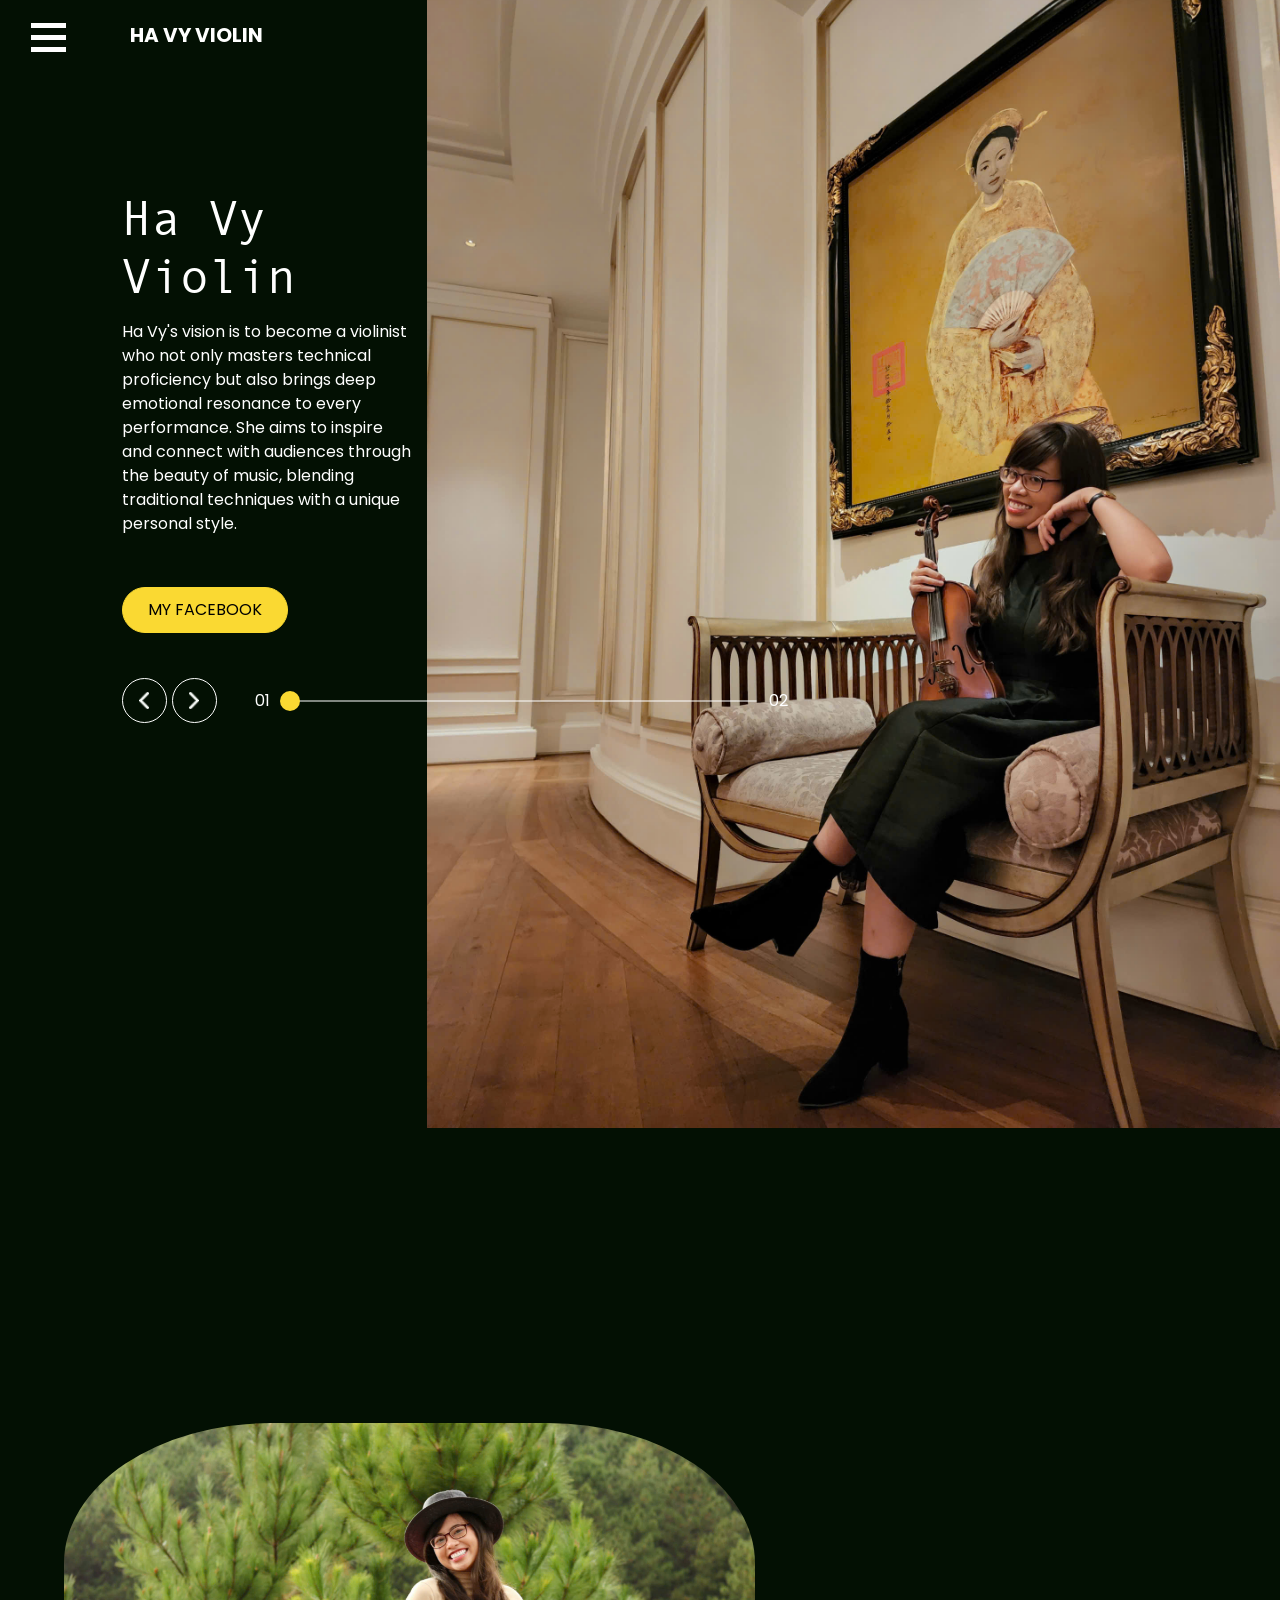
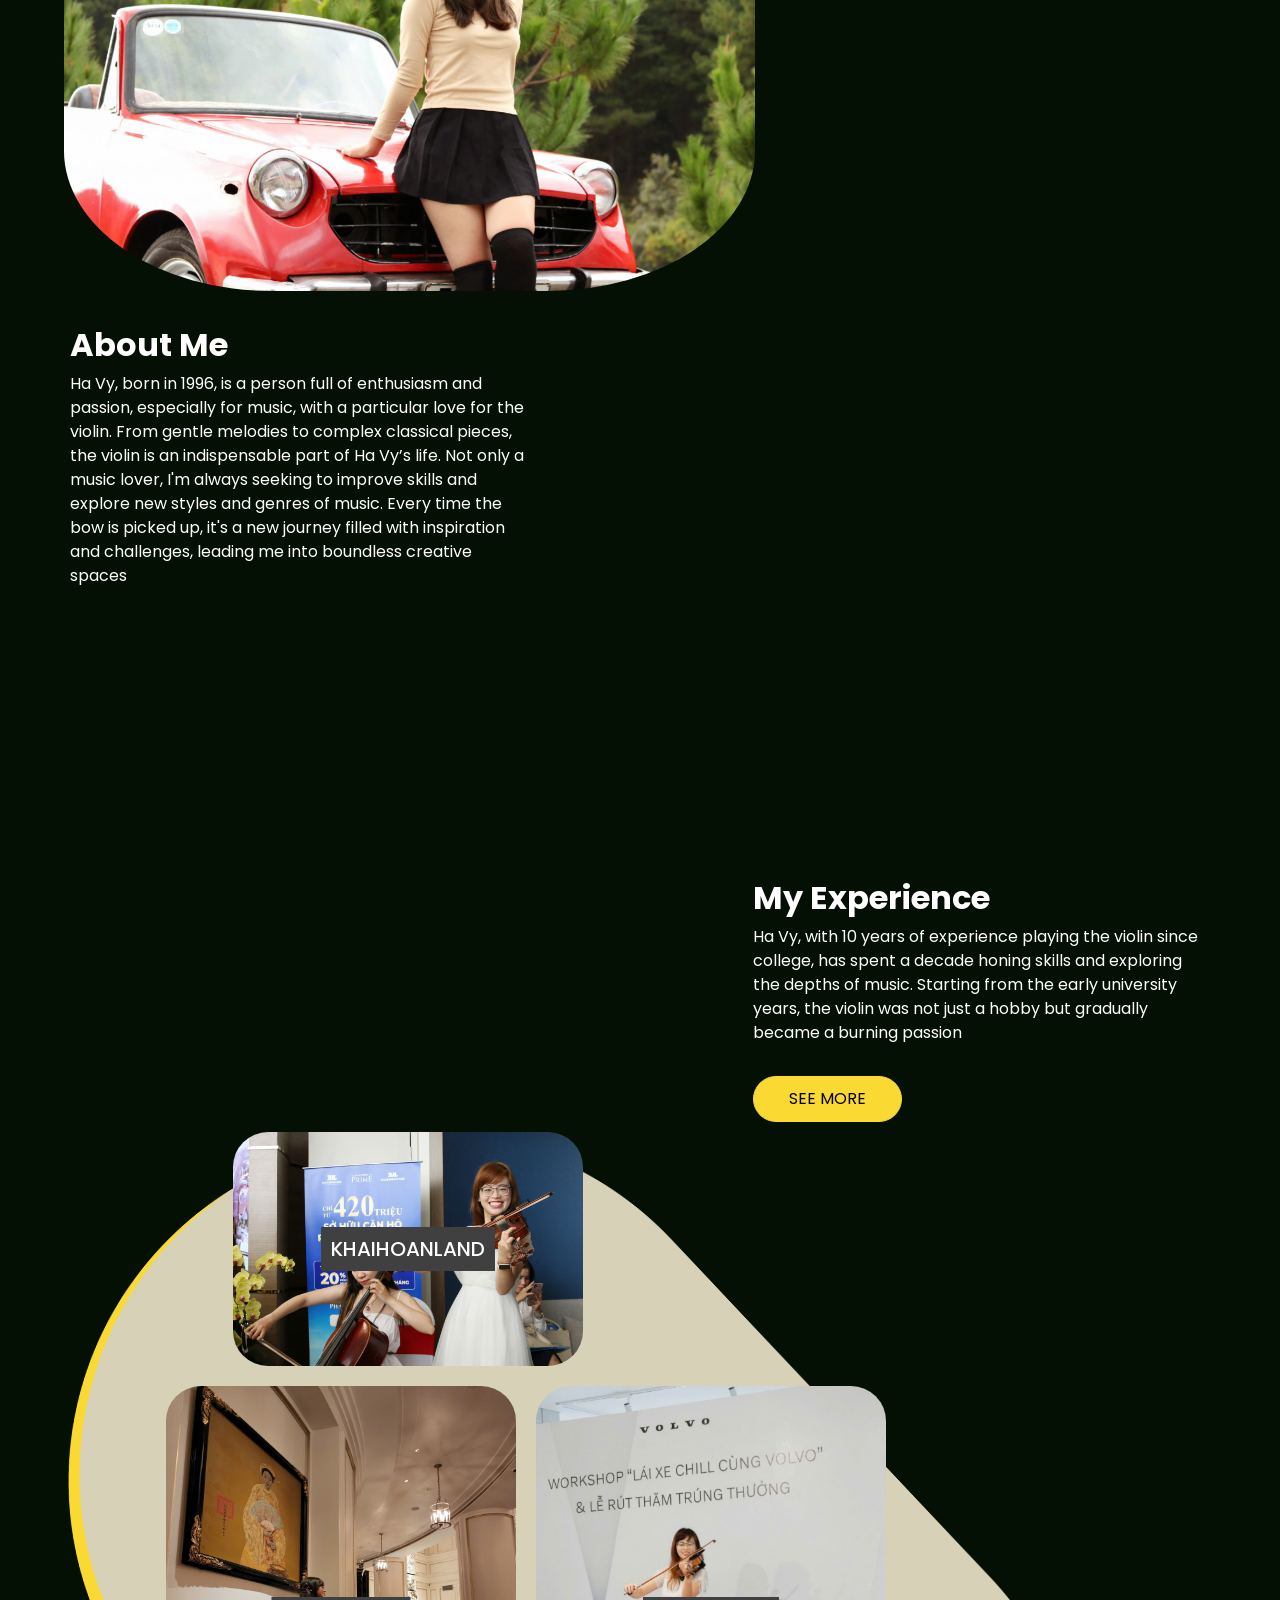
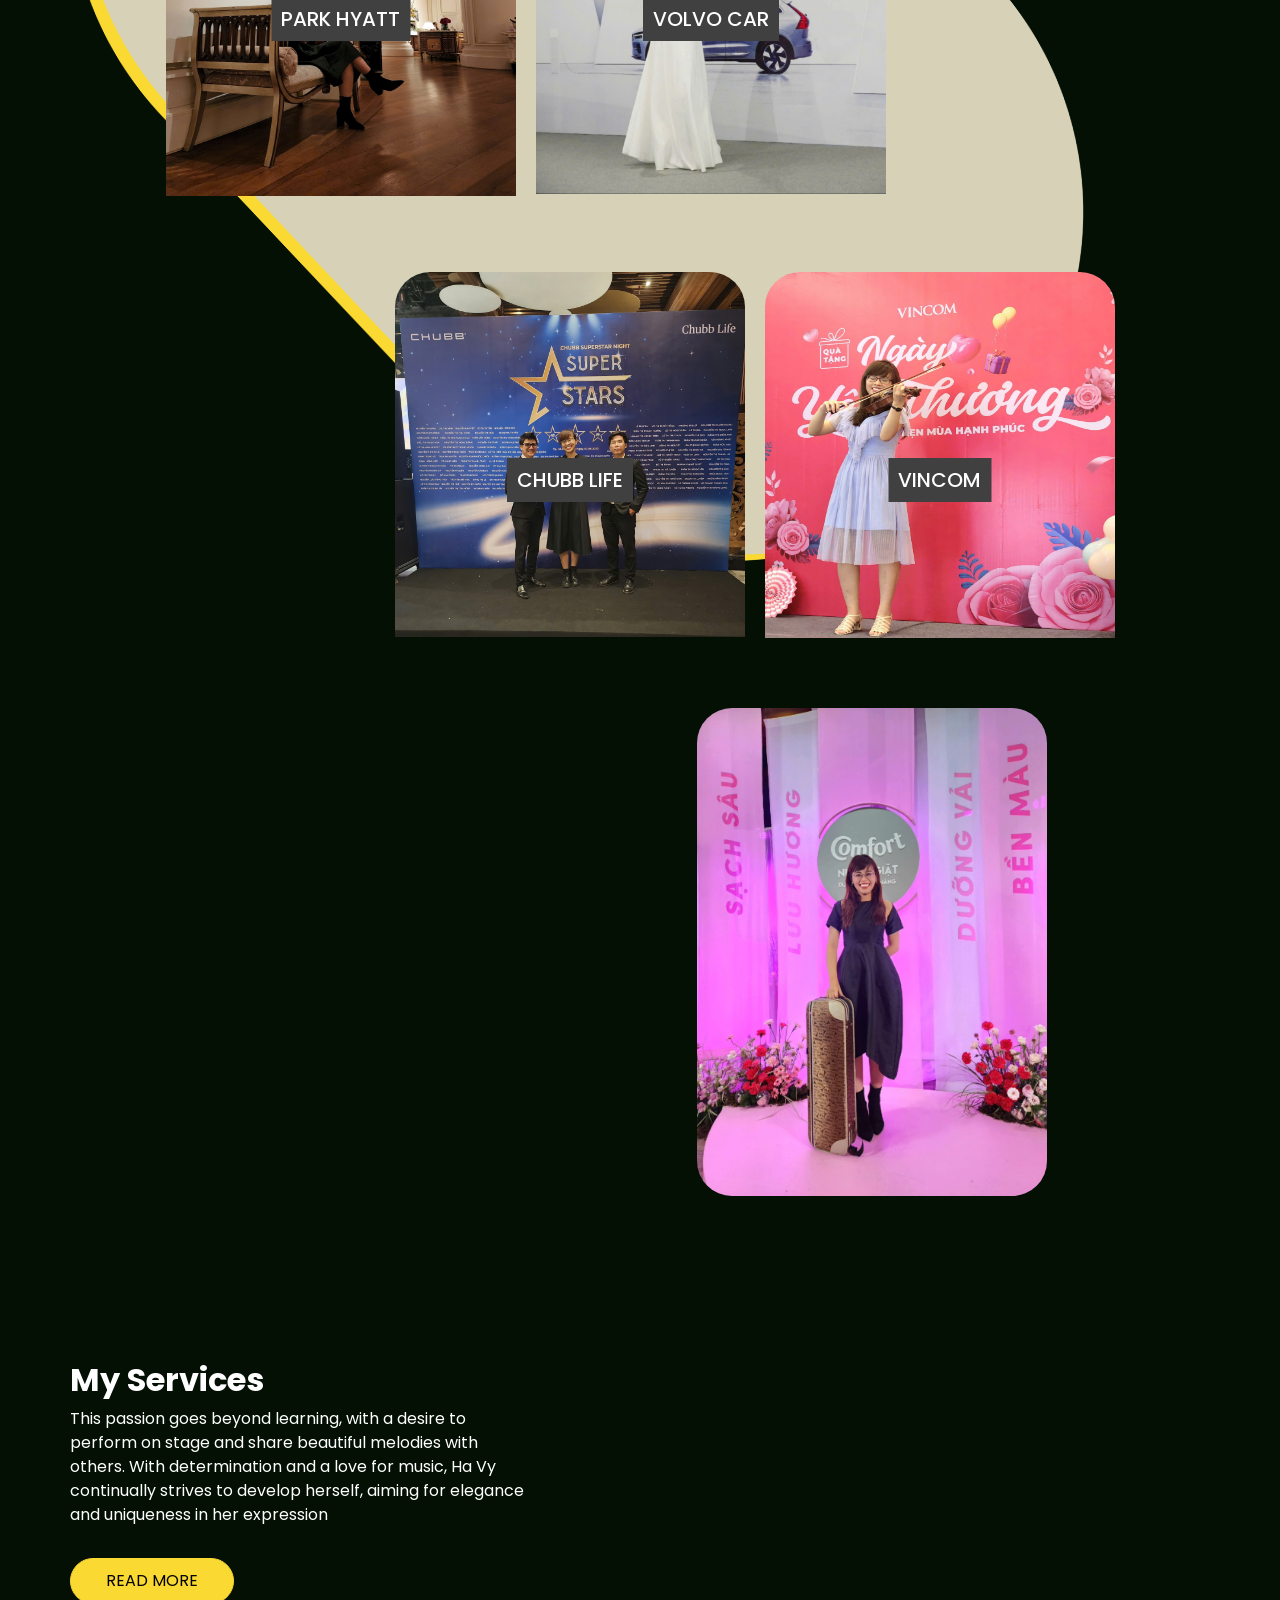
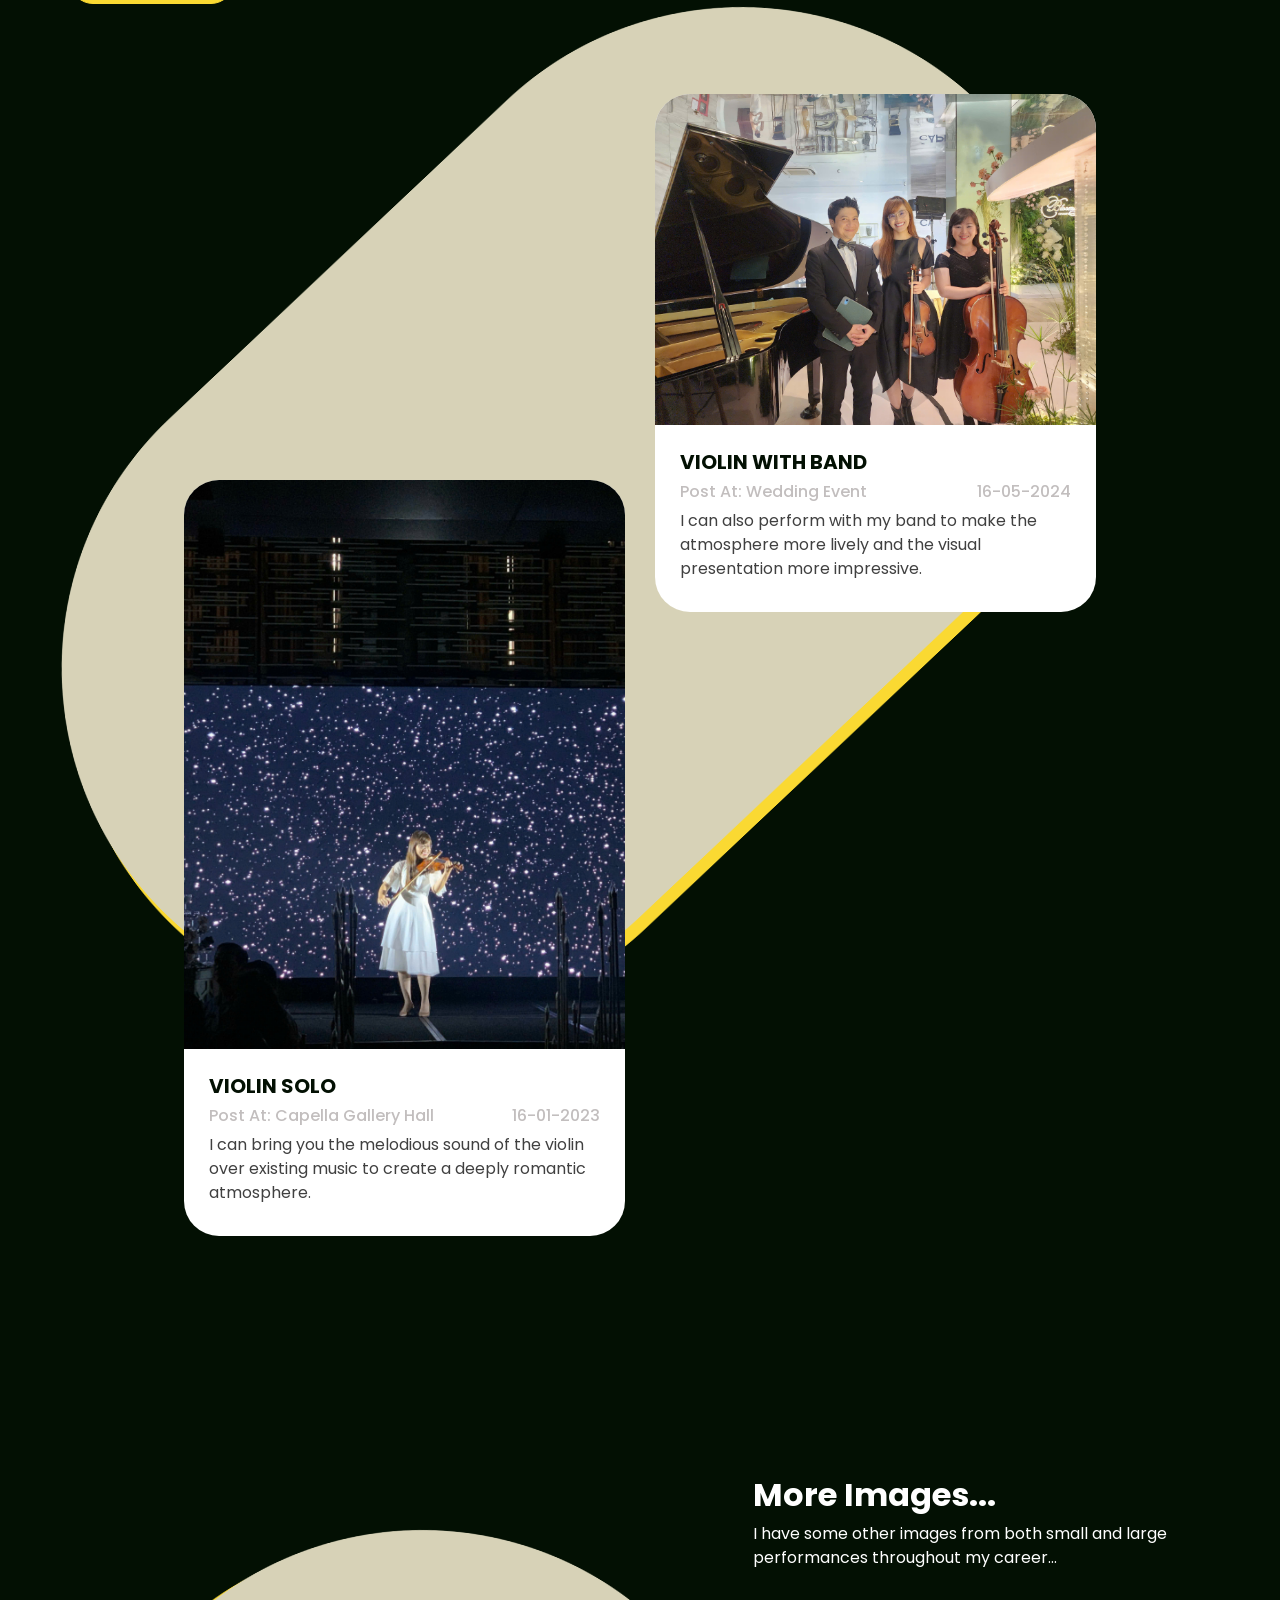
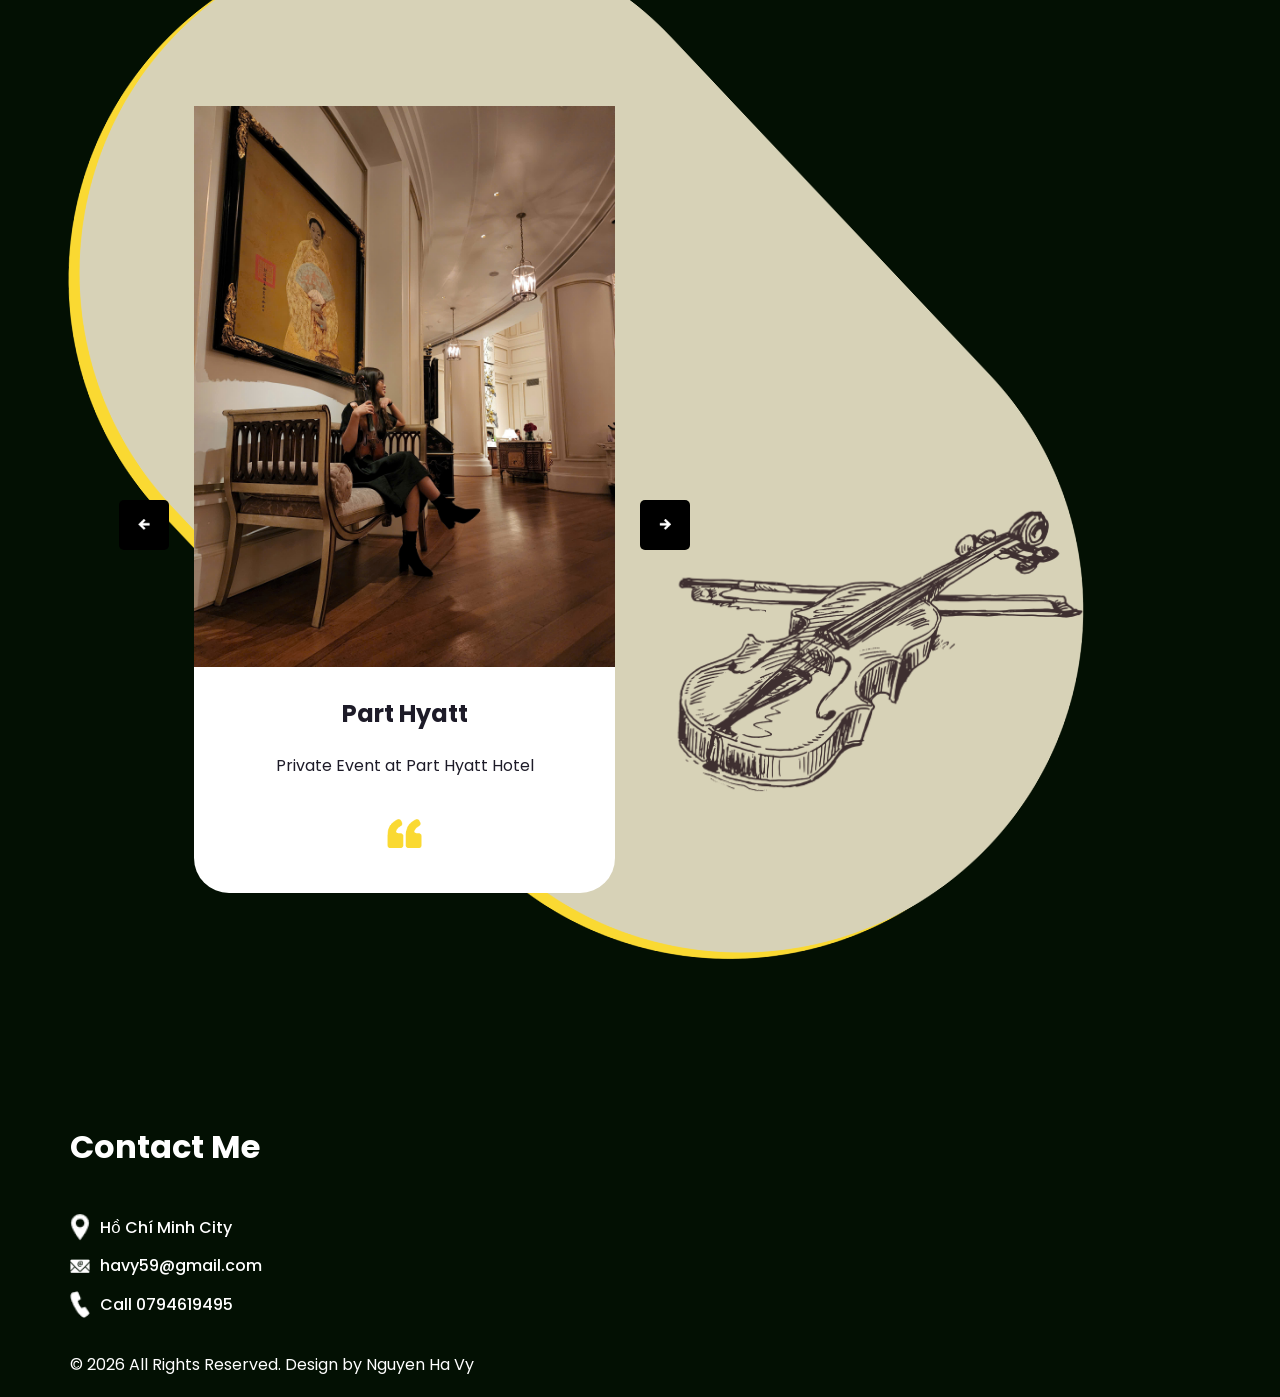
==== commit 2abe396a: "a" ====
--- a/index.html
+++ b/index.html
@@ -8,9 +8,9 @@
   <!-- Mobile Metas -->
   <meta name="viewport" content="width=device-width, initial-scale=1, shrink-to-fit=no" />
   <!-- Site Metas -->
-  <meta name="keywords" content="" />
-  <meta name="description" content="" />
-  <meta name="author" content="" />
+  <meta name="keywords" content="havyviolin" />
+  <meta name="description" content="havyviolin" />
+  <meta name="author" content="havyviolin" />
 
   <title>Ha Vy Violin</title>
 
@@ -152,7 +152,7 @@
   <section class="about_section layout_padding">
 
     <div class="img-box">
-      <img src="images/img2.jpg" class="about-img" alt="" />
+      <img src="images/img2.jpg" class="about-img" alt="" width="100%"/>
     </div>
     <div class="container">
       <div class="row">
@@ -184,7 +184,7 @@
 
   <!-- gallery section -->
   <section class="gallery_section layout_padding-top">
-    <div class="container">
+    <div class="container" >
       <div class="row">
         <div class="col-lg-5 ml-auto">
           <div class="heading_container">
--- a/css/style.css
+++ b/css/style.css
@@ -82,27 +82,7 @@
   color: #fad932;
 }
 
-@-webkit-keyframes hueAnimate {
-  0% {
-    -webkit-filter: hue-rotate(0deg);
-            filter: hue-rotate(0deg);
-  }
-  100% {
-    -webkit-filter: hue-rotate(360deg);
-            filter: hue-rotate(360deg);
-  }
-}
-
-@keyframes hueAnimate {
-  0% {
-    -webkit-filter: hue-rotate(0deg);
-            filter: hue-rotate(0deg);
-  }
-  100% {
-    -webkit-filter: hue-rotate(360deg);
-            filter: hue-rotate(360deg);
-  }
-}
+
 
 /*header section*/
 .hero_area {
@@ -621,7 +601,7 @@
 
 .gallery_section .gallery_container .gallery_bg {
   position: absolute;
-  width: 100%;
+  width:90%;
   top: 10%;
   margin-left: 0;
   -webkit-transform: rotate(45deg);
@@ -703,7 +683,7 @@
 
 .blog_section .blog_container .blog_bg {
   position: absolute;
-  width: 100%;
+  width:90%;
   top: 10%;
   margin-left: 0;
   -webkit-transform: rotate(-45deg);
@@ -712,7 +692,7 @@
 }
 
 .blog_section .blog_container .blog_bg img {
-  width: 100%;
+  width:100%;
 }
 
 .blog_section .blog_box {
@@ -774,7 +754,7 @@
 
 .client_section .client_container .client_bg {
   position: absolute;
-  width: 100%;
+  width:90%;
   top: 10%;
   margin-left: 0;
   -webkit-transform: rotate(45deg);
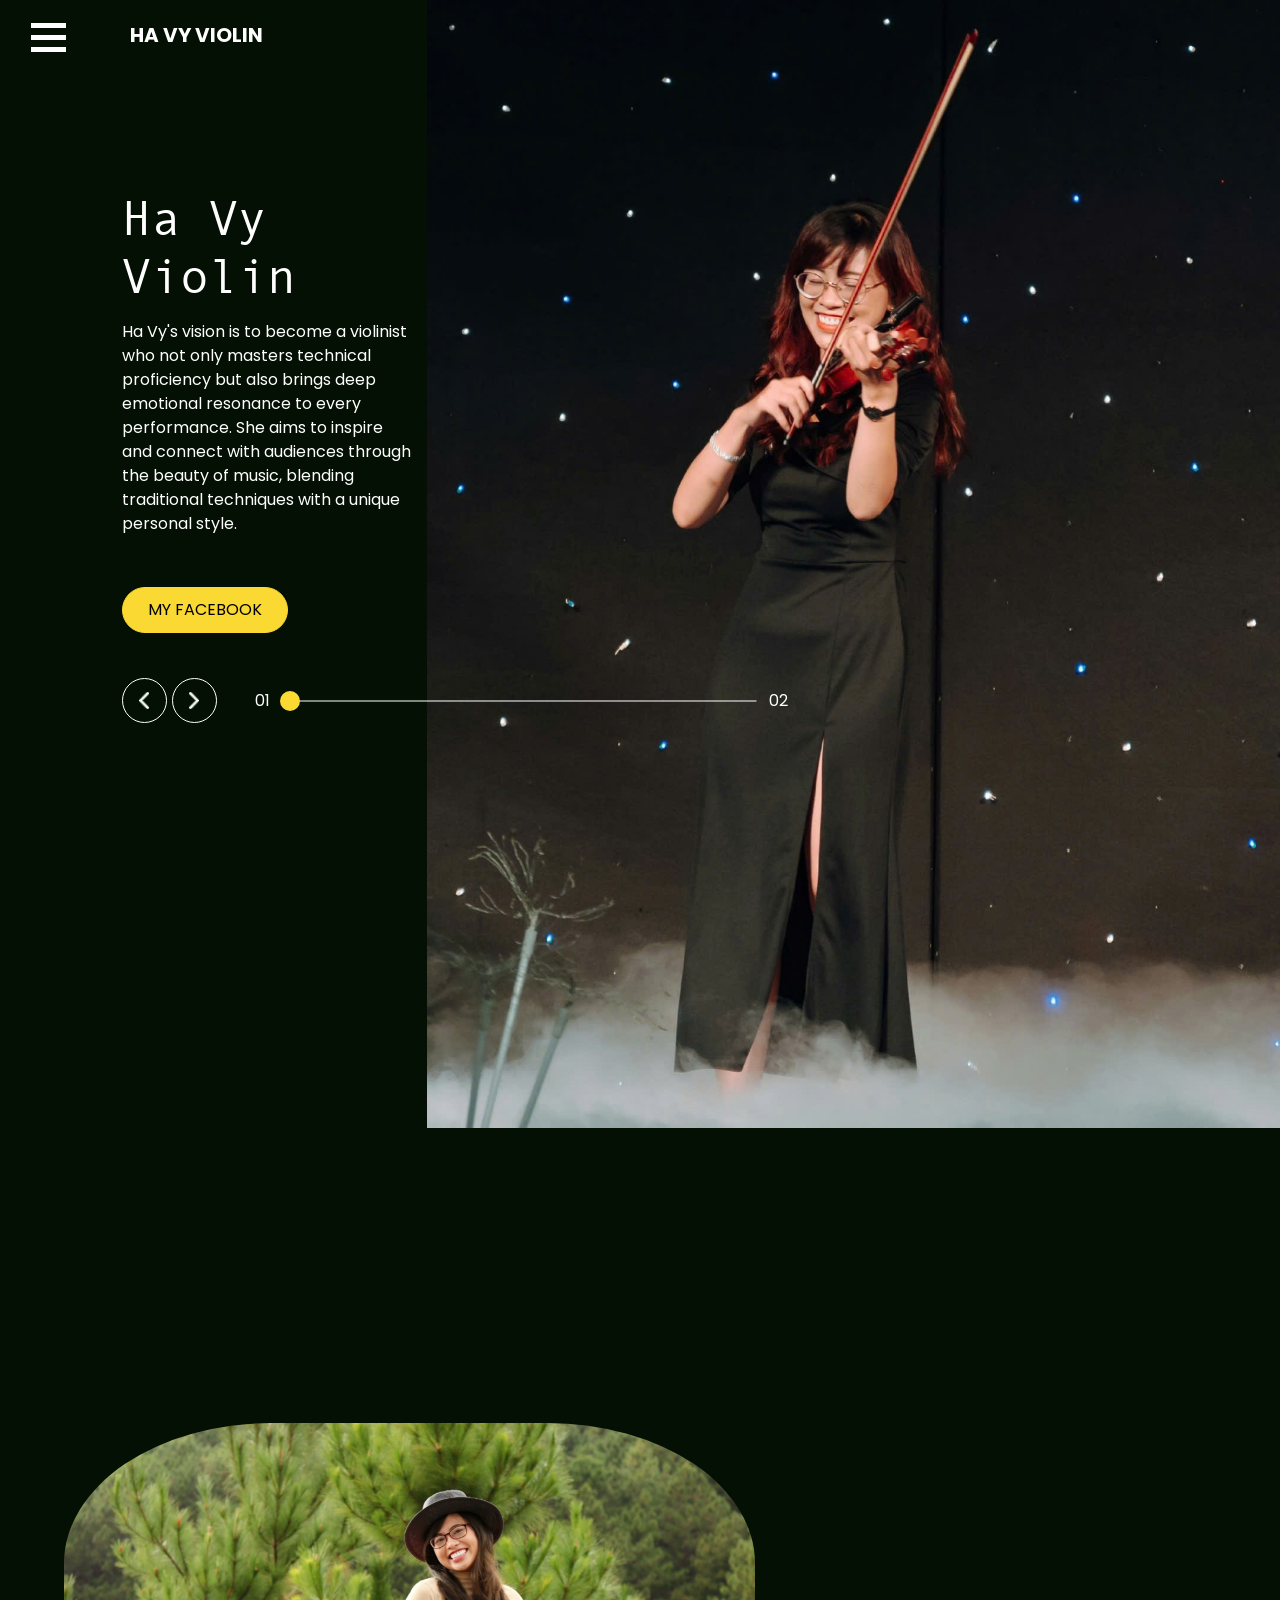
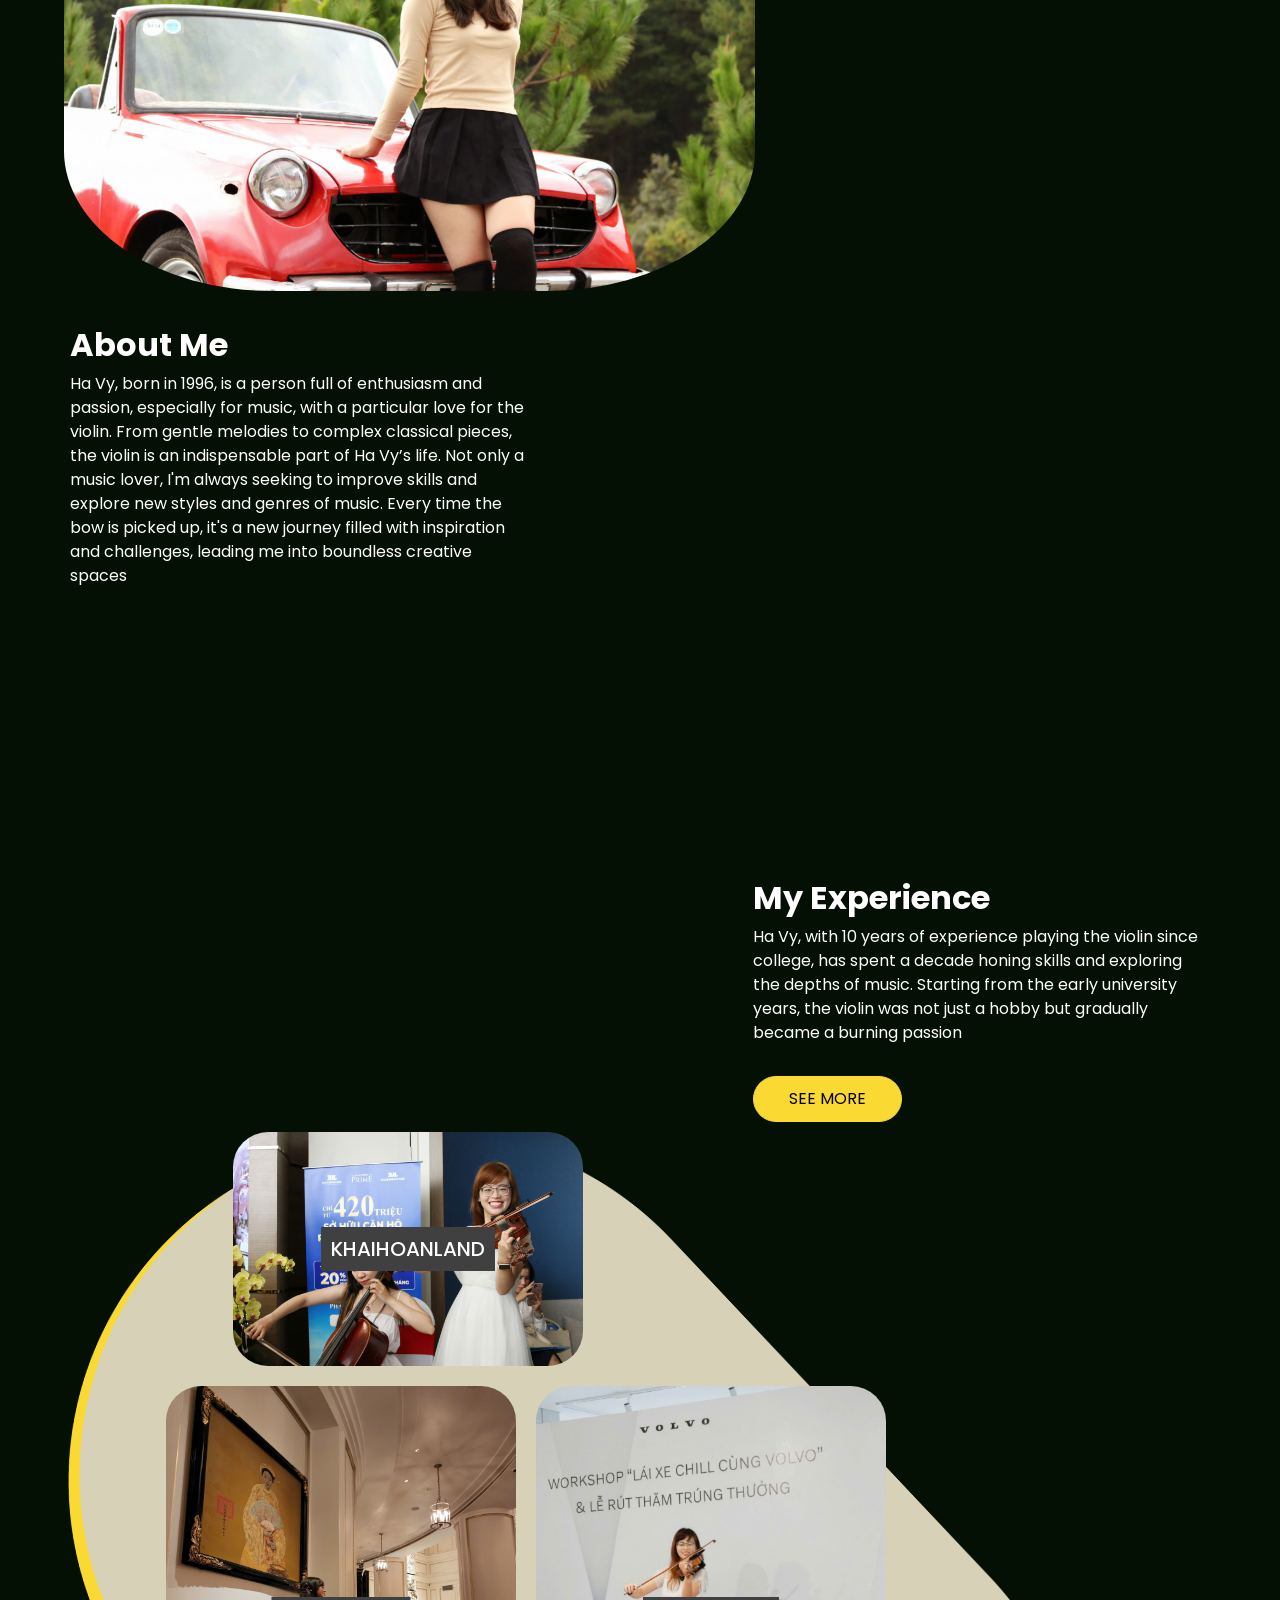
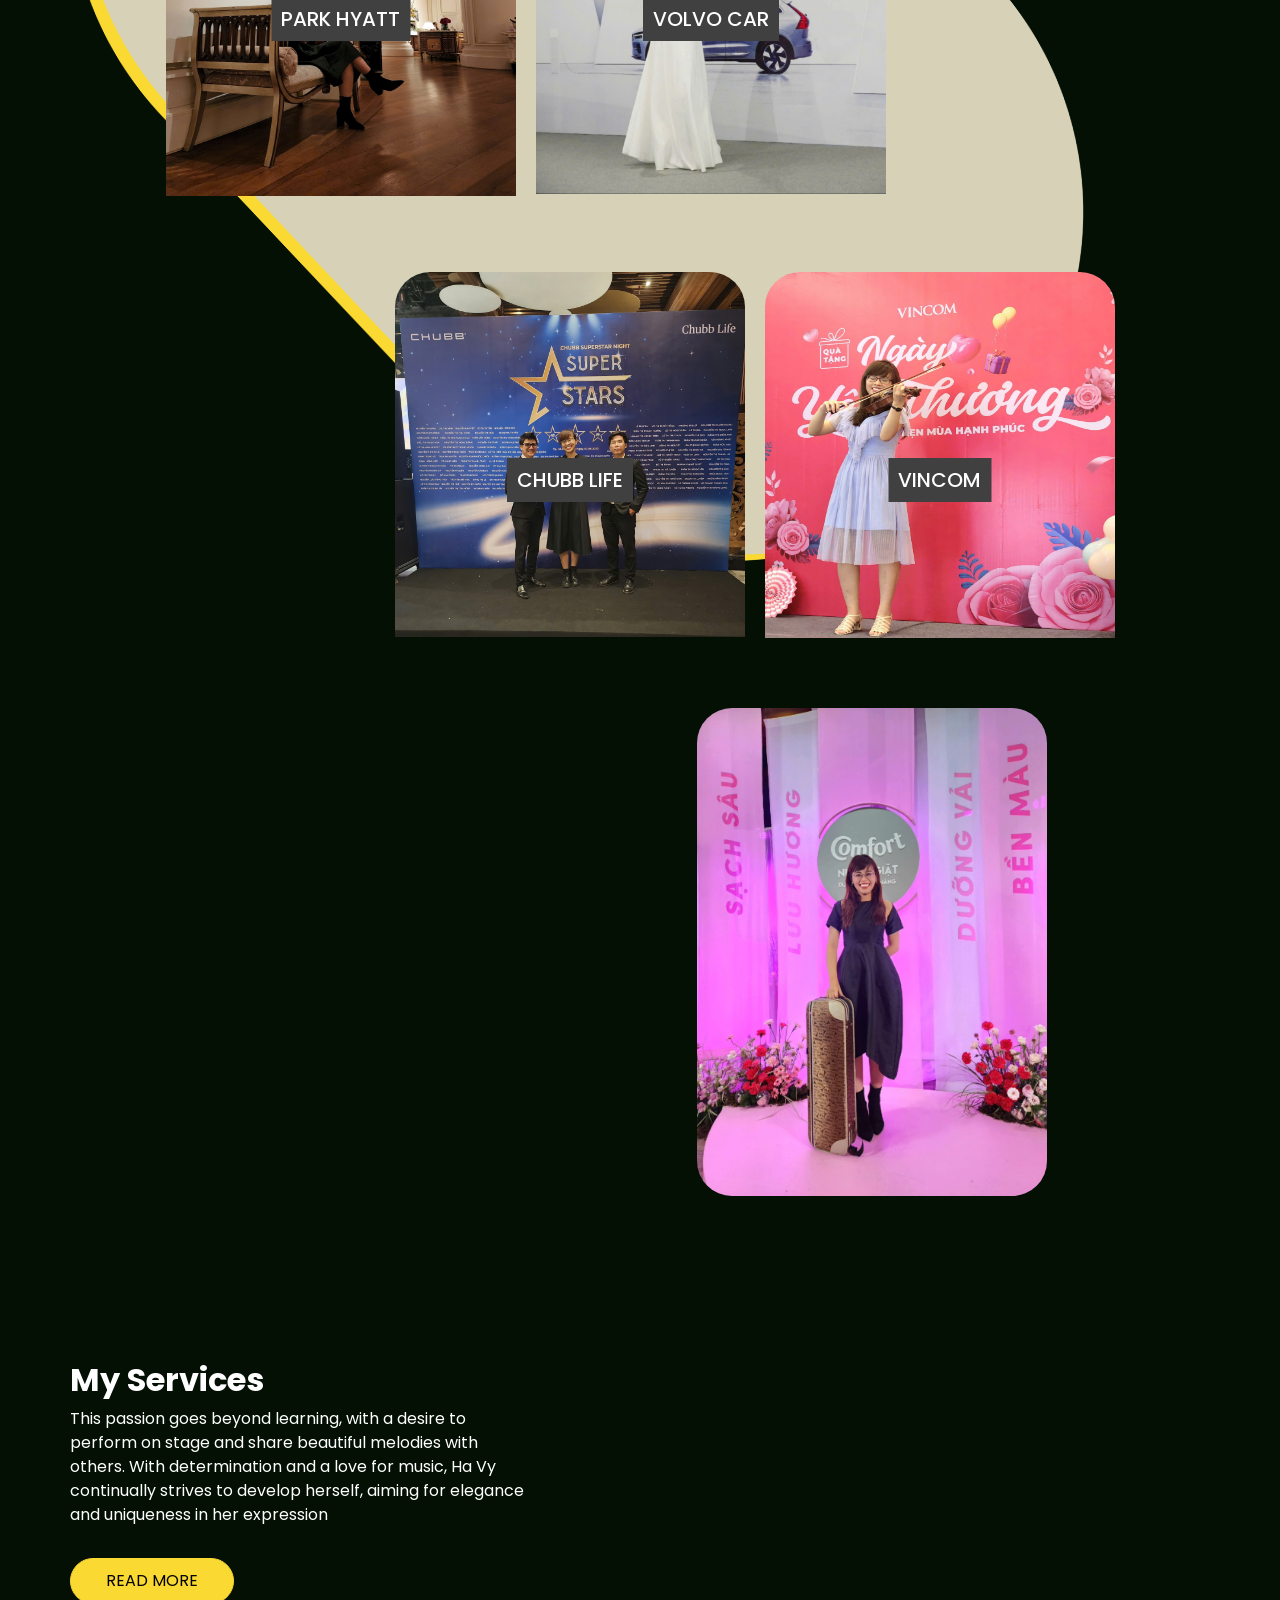
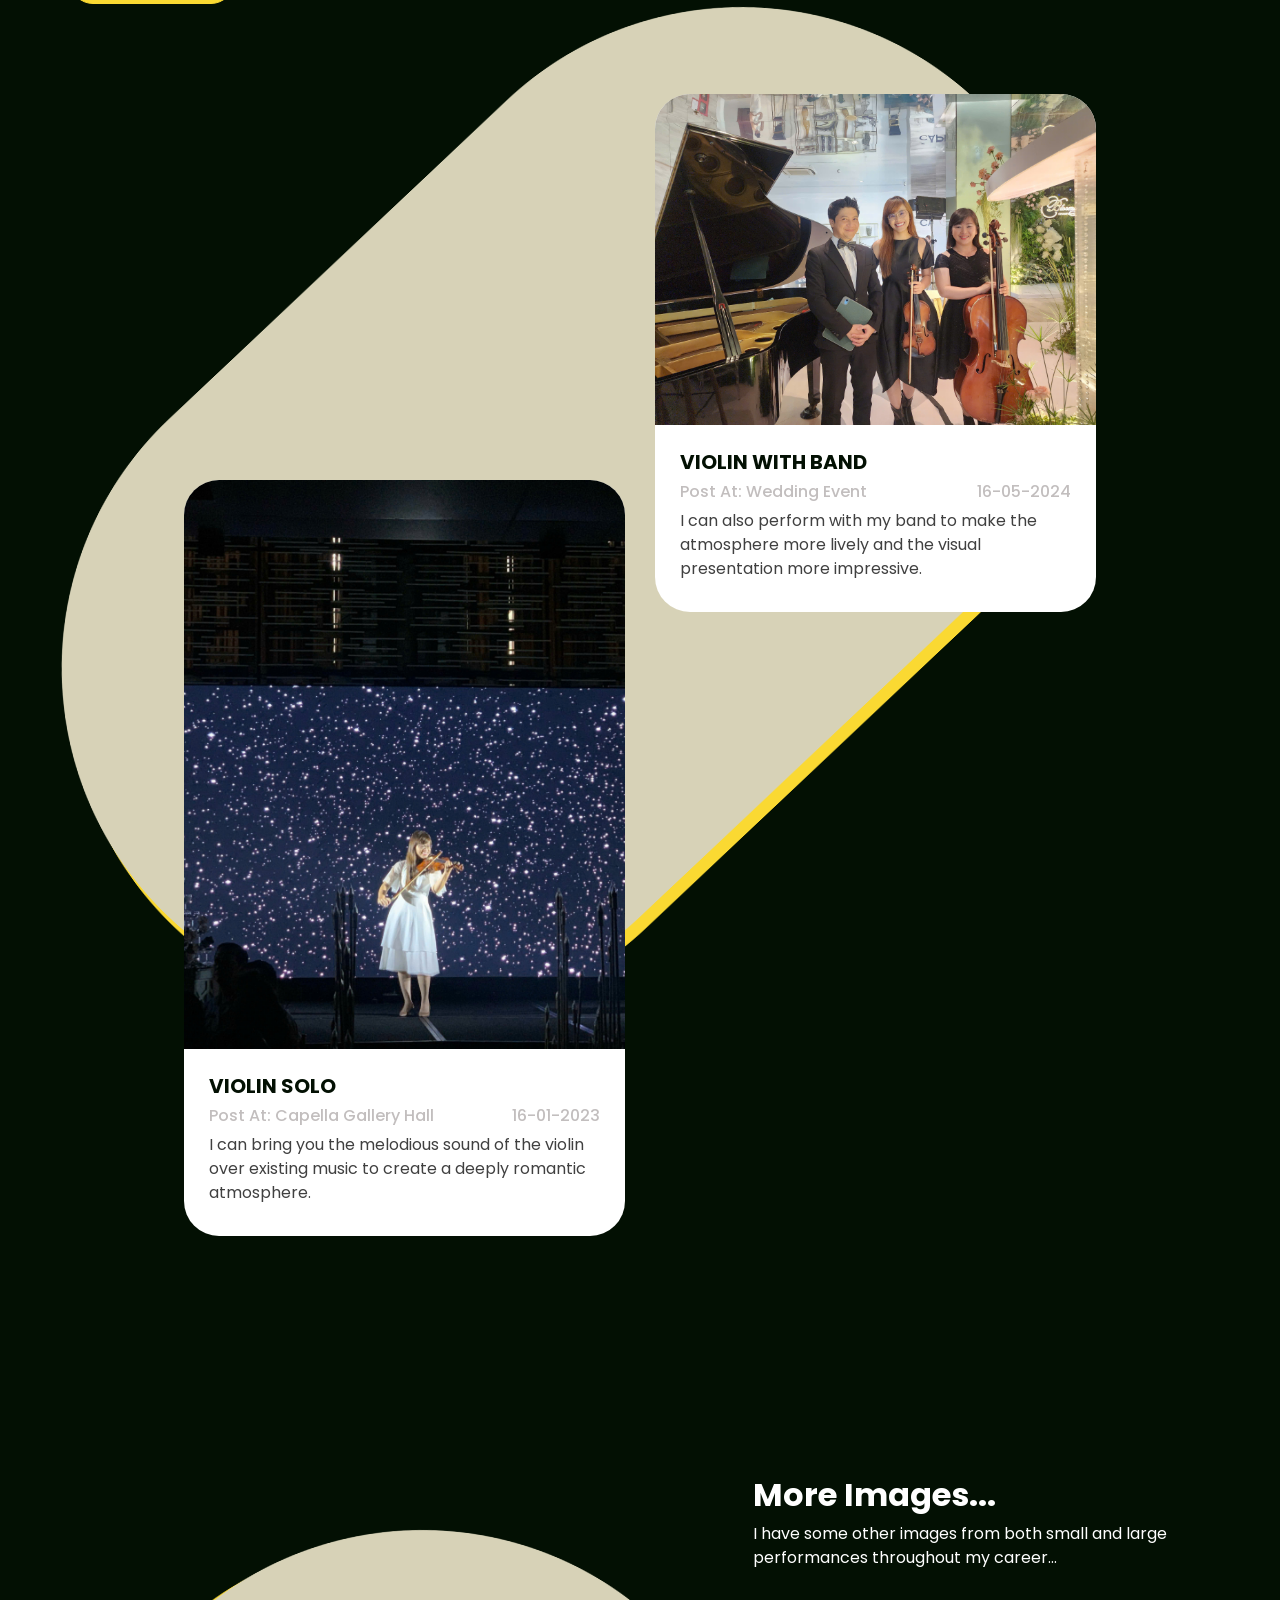
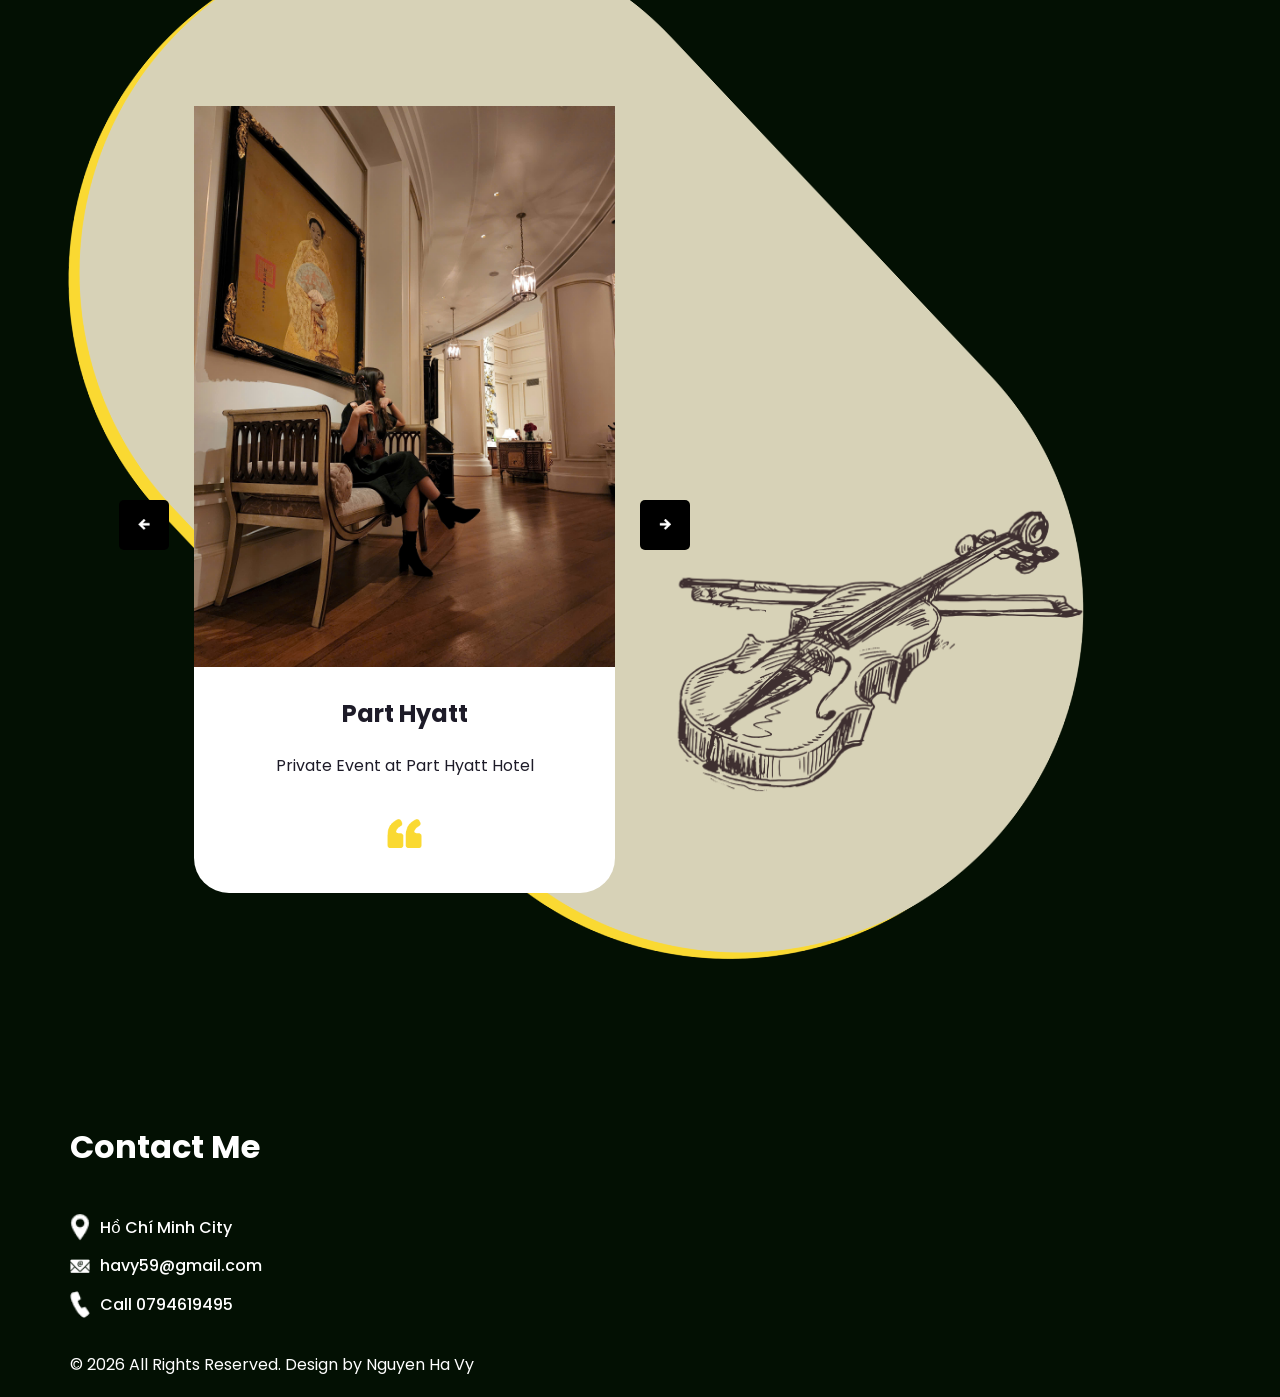
==== commit cb86d903: "Update index.html" ====
--- a/index.html
+++ b/index.html
@@ -44,8 +44,8 @@
               <div id="myNav" class="overlay">
                 <div class="overlay-content">
                   <a class="" href="index.html">Home <span class="sr-only">(current)</span></a>
-                  <a class="" href="index.html">About </a>
-                  <a class="" href="index.html">Gallery </a>
+                  <!-- <a class="" href="index.html">About </a> -->
+                  <a class="" href="gallery.html">Gallery </a>
                 </div>
               </div>
             </div>
@@ -138,7 +138,7 @@
           </div>
           <div class="col-lg-8 px-0">
             <div class="img-box">
-              <img src="images/img3.jpg" alt="" />
+              <img src="images/thanhdi2.jpg" alt="" />
             </div>
           </div>
         </div>
@@ -169,9 +169,6 @@
                 skills and explore new styles and genres of music. Every time the bow is picked up, it's a new
                 journey filled with inspiration and challenges, leading me into boundless creative spaces
               </p>
-              <!-- <a href="">
-                Read More
-              </a> -->
             </div>
           </div>
         </div>
@@ -200,7 +197,7 @@
               hobby but gradually became a burning
               passion
             </p>
-            <a href="">
+            <a href="gallery.html">
               See More
             </a>
           </div>
@@ -283,7 +280,7 @@
                 aiming for elegance and uniqueness in
                 her expression
               </p>
-              <a href="">
+              <a href="gallery.html">
                 Read More
               </a>
             </div>
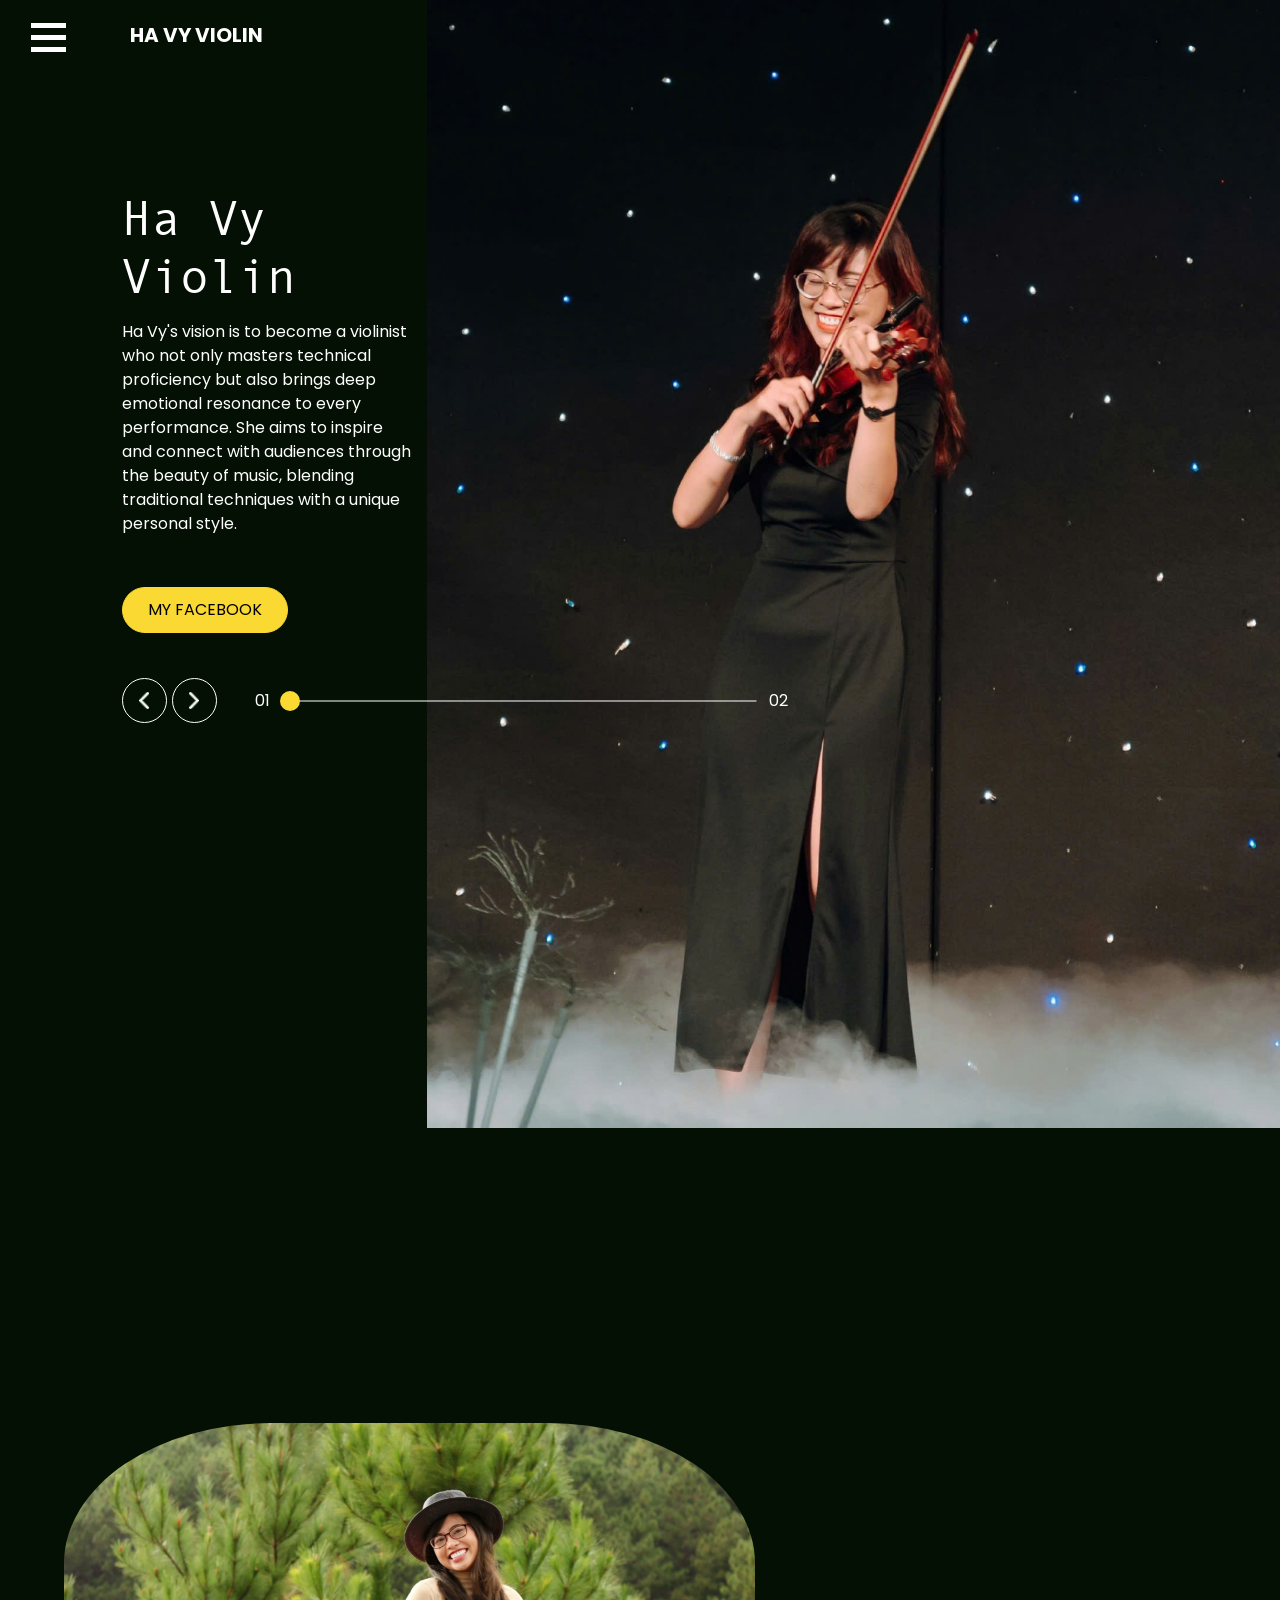
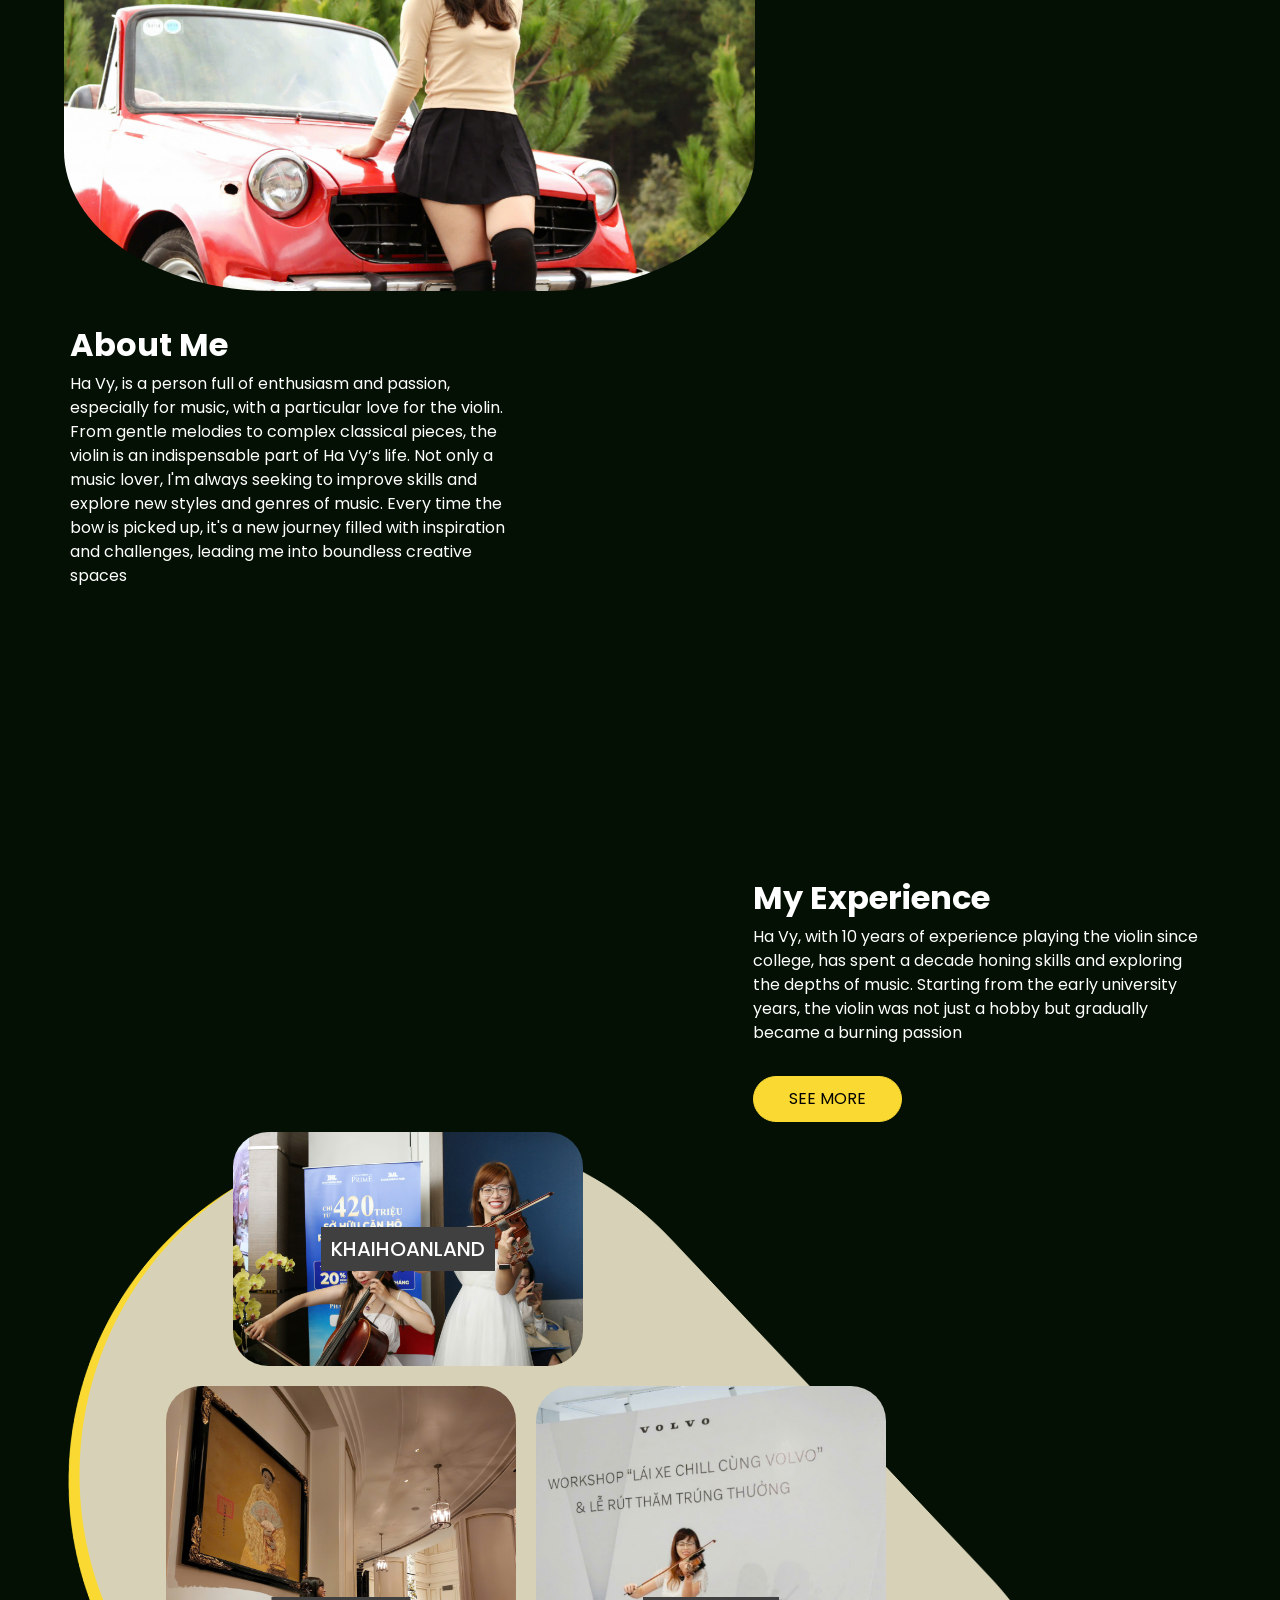
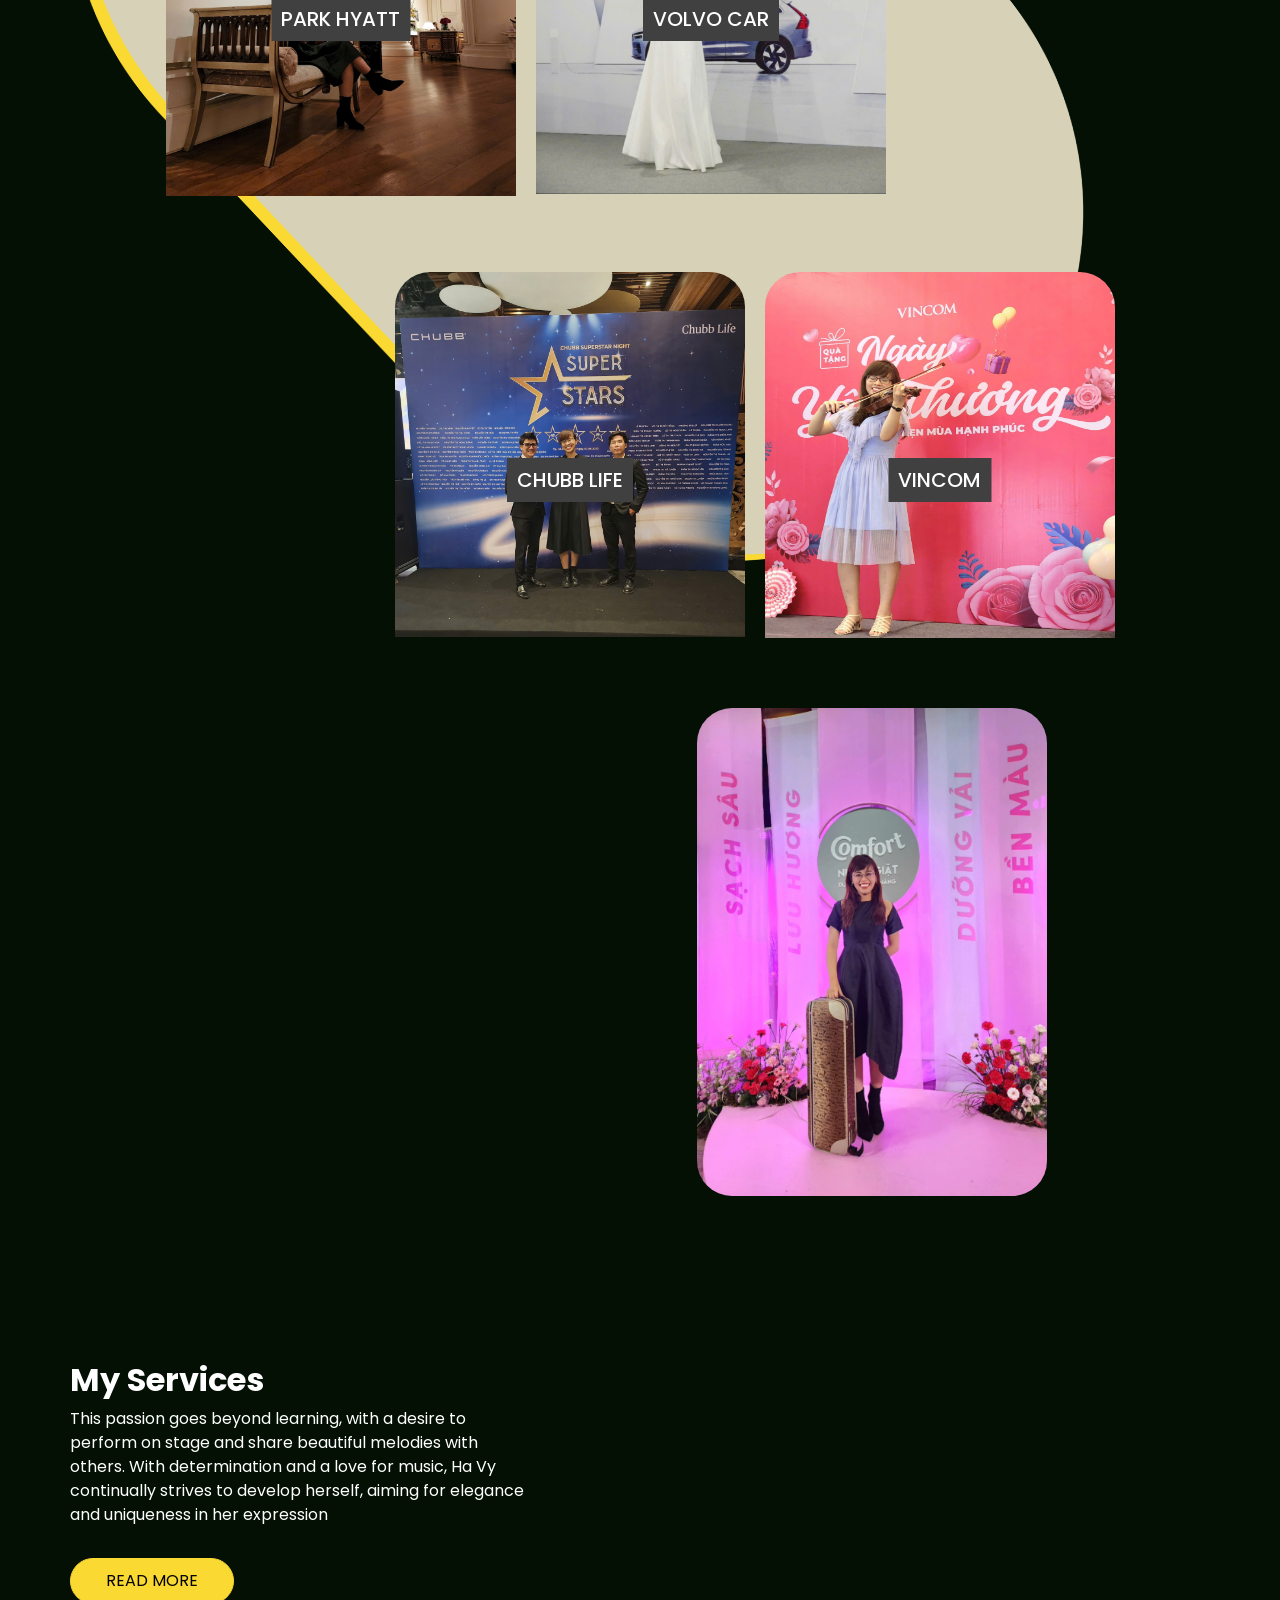
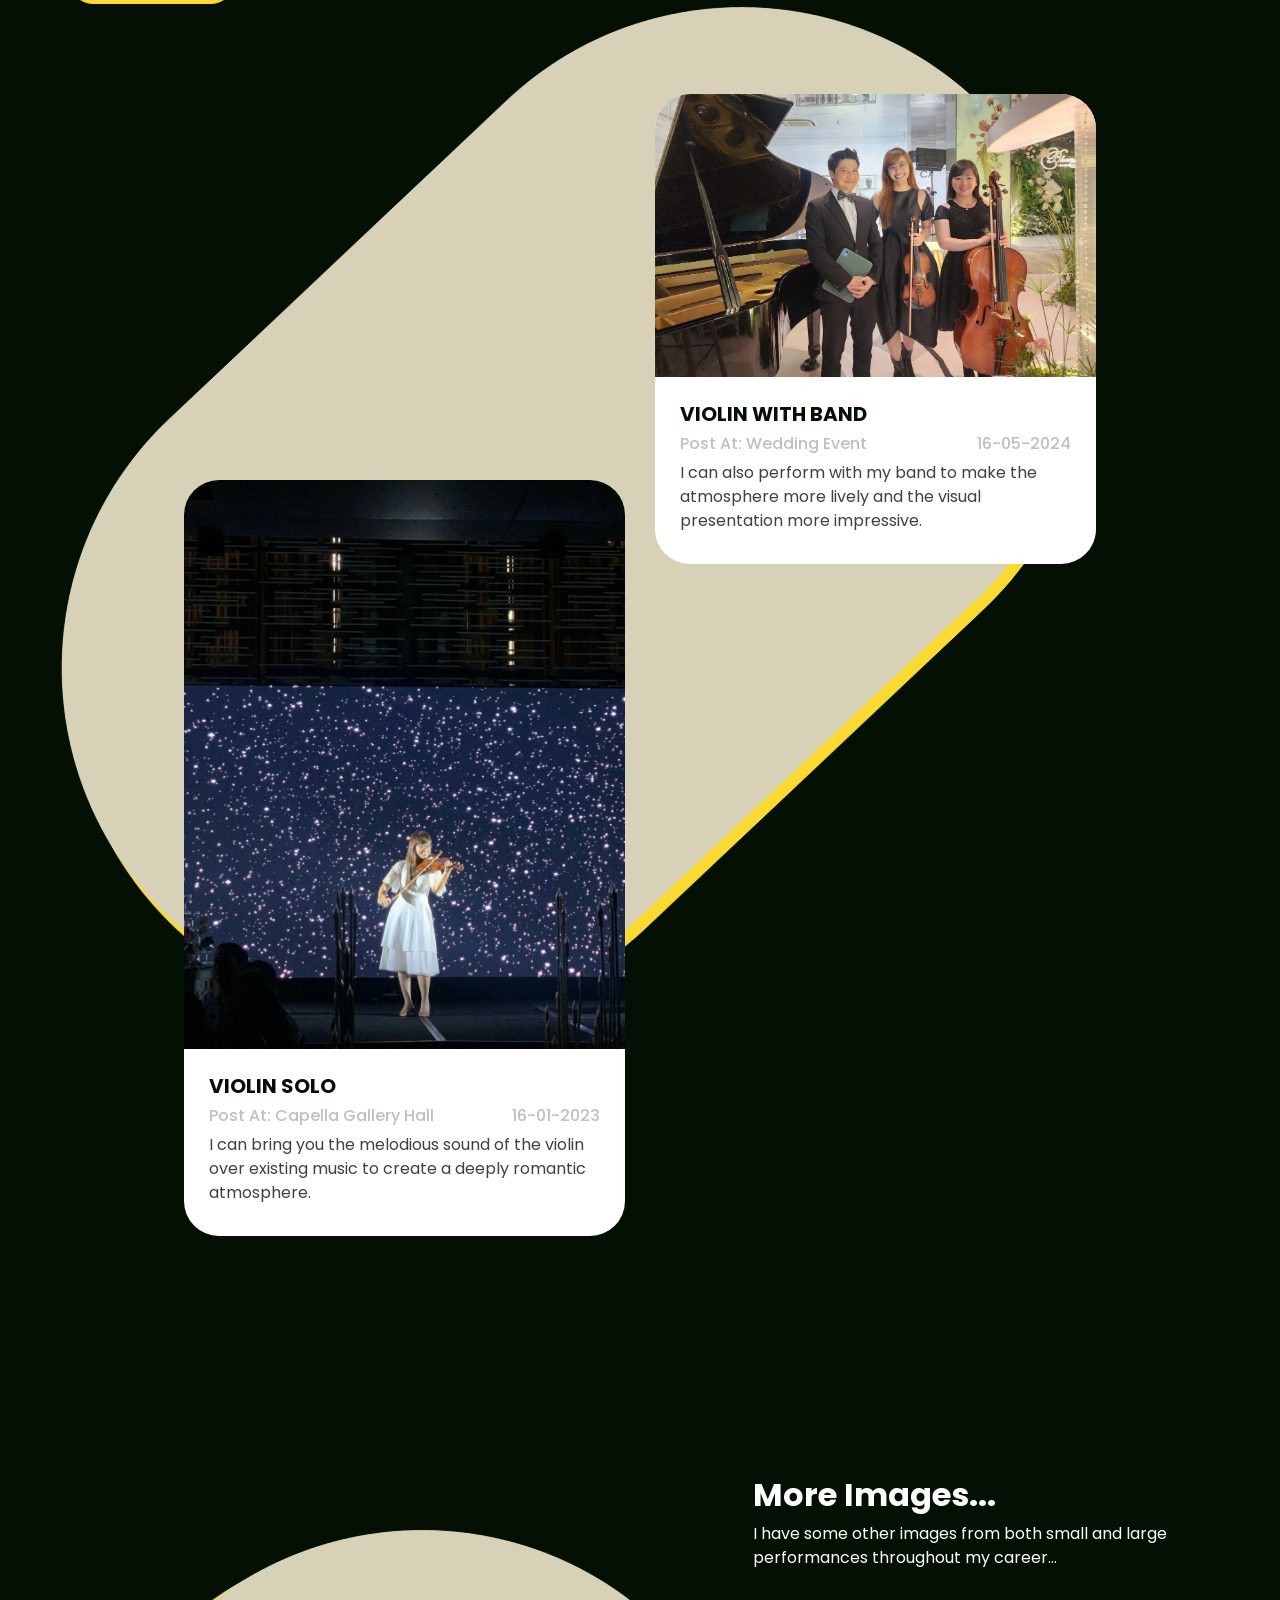
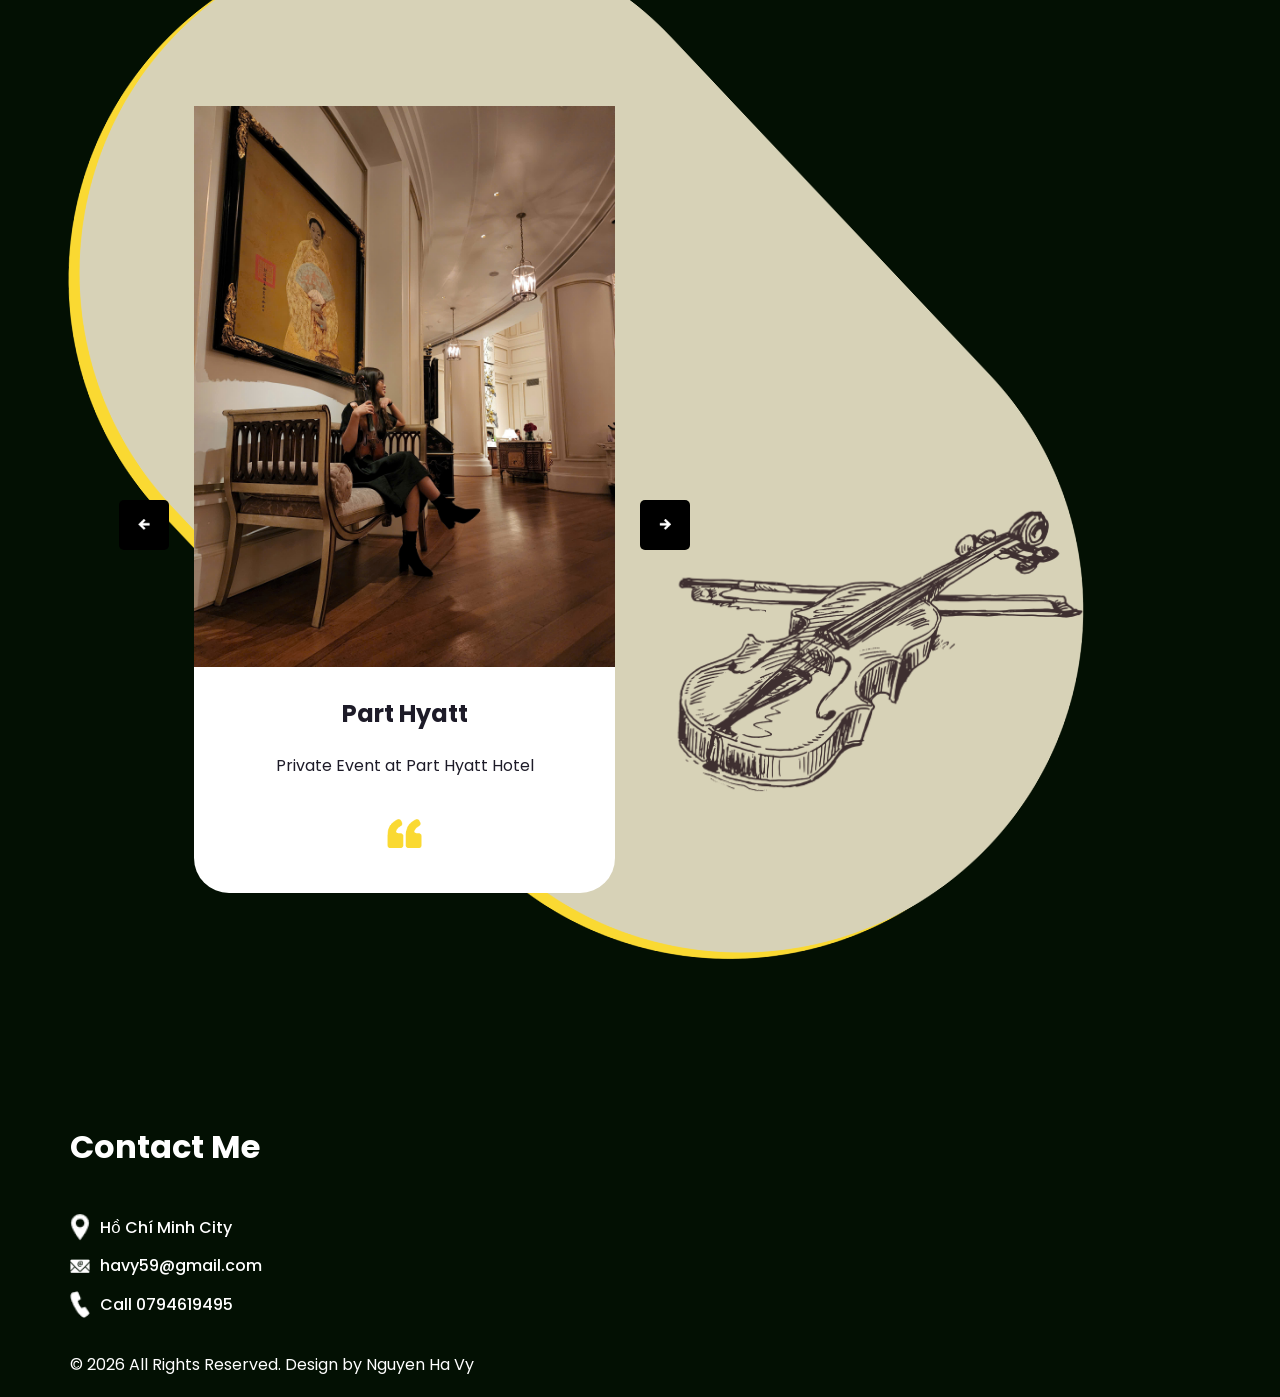
==== commit 103b911b: "Remove birth year from About Me section" ====
--- a/index.html
+++ b/index.html
@@ -163,7 +163,7 @@
                 About Me
               </h2>
               <p>
-                Ha Vy, born in 1996, is a person full of enthusiasm and passion, especially for music, with a
+                Ha Vy, is a person full of enthusiasm and passion, especially for music, with a
                 particular love for the violin. From gentle melodies to complex classical pieces, the violin is an
                 indispensable part of Ha Vy’s life. Not only a music lover, I'm always seeking to improve
                 skills and explore new styles and genres of music. Every time the bow is picked up, it's a new
@@ -525,4 +525,4 @@
   <script src="js/custom.js"></script>
 </body>
 
-</html>+</html>
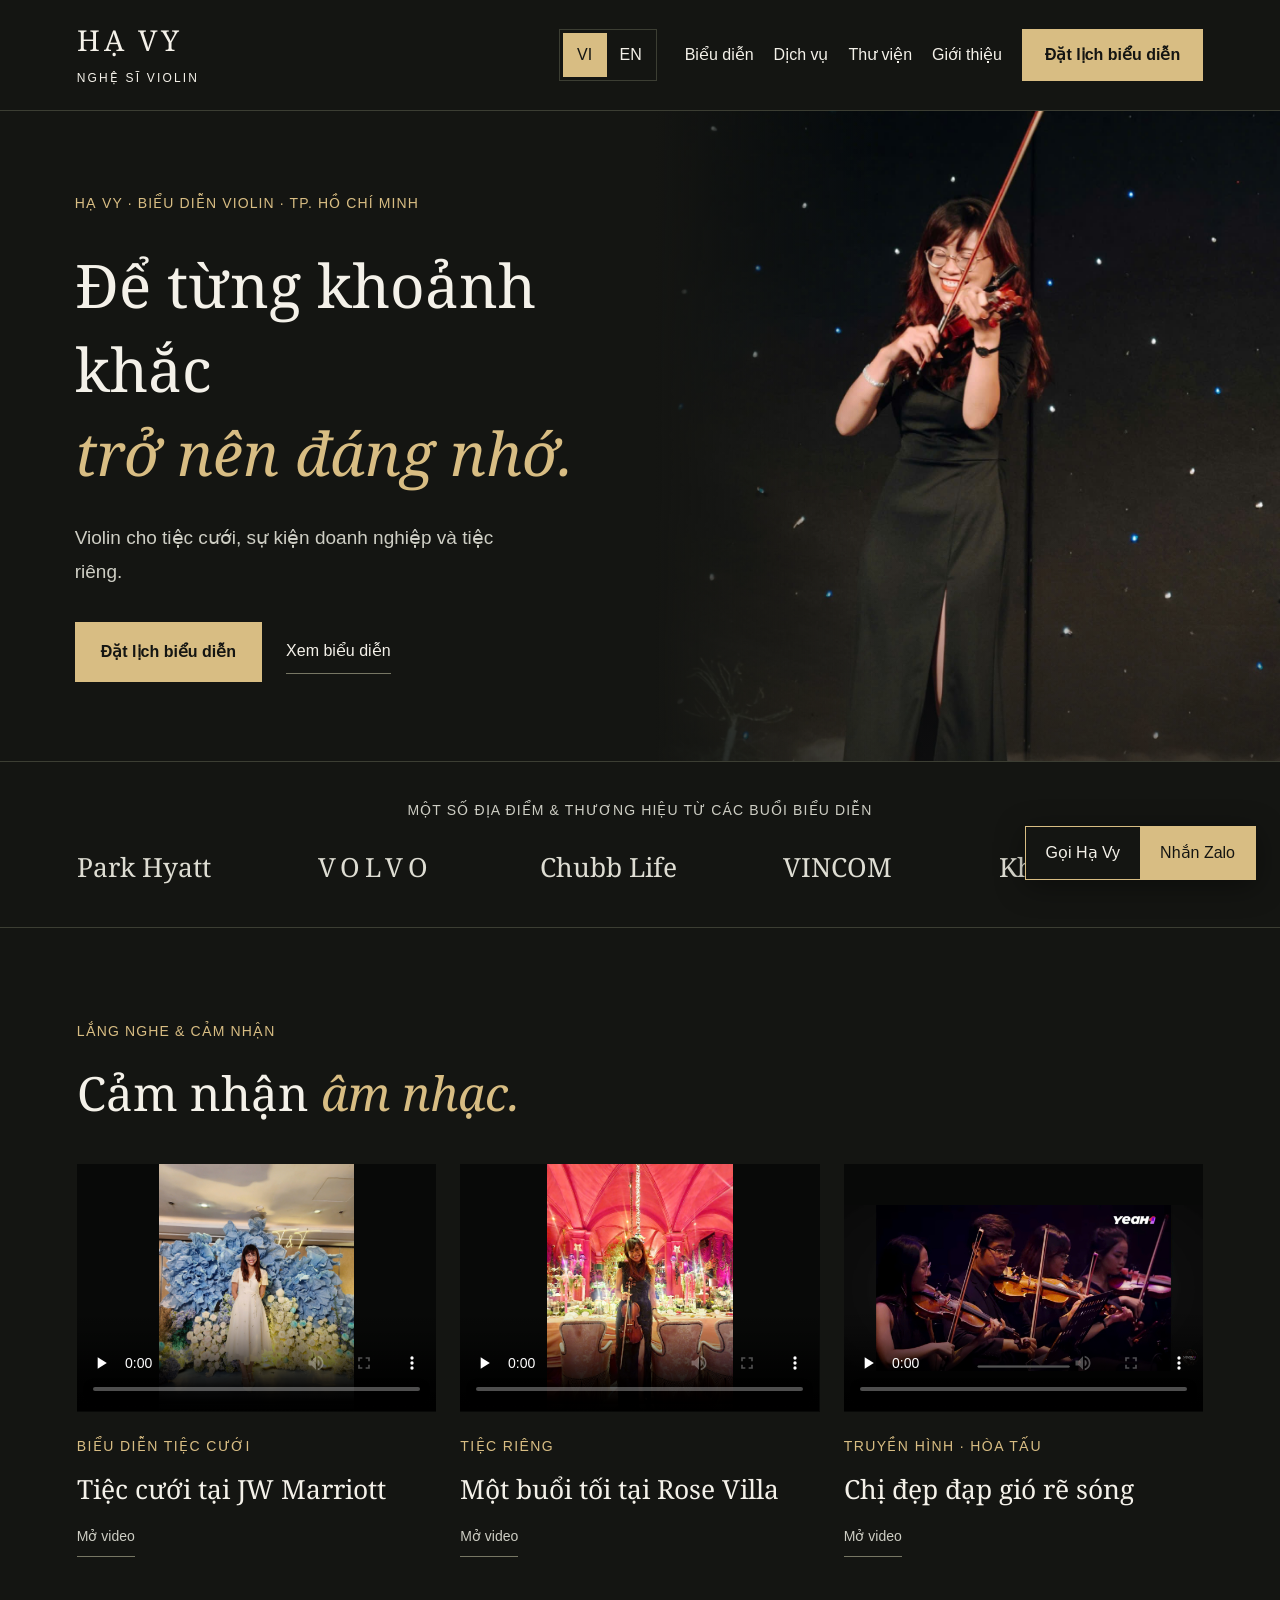
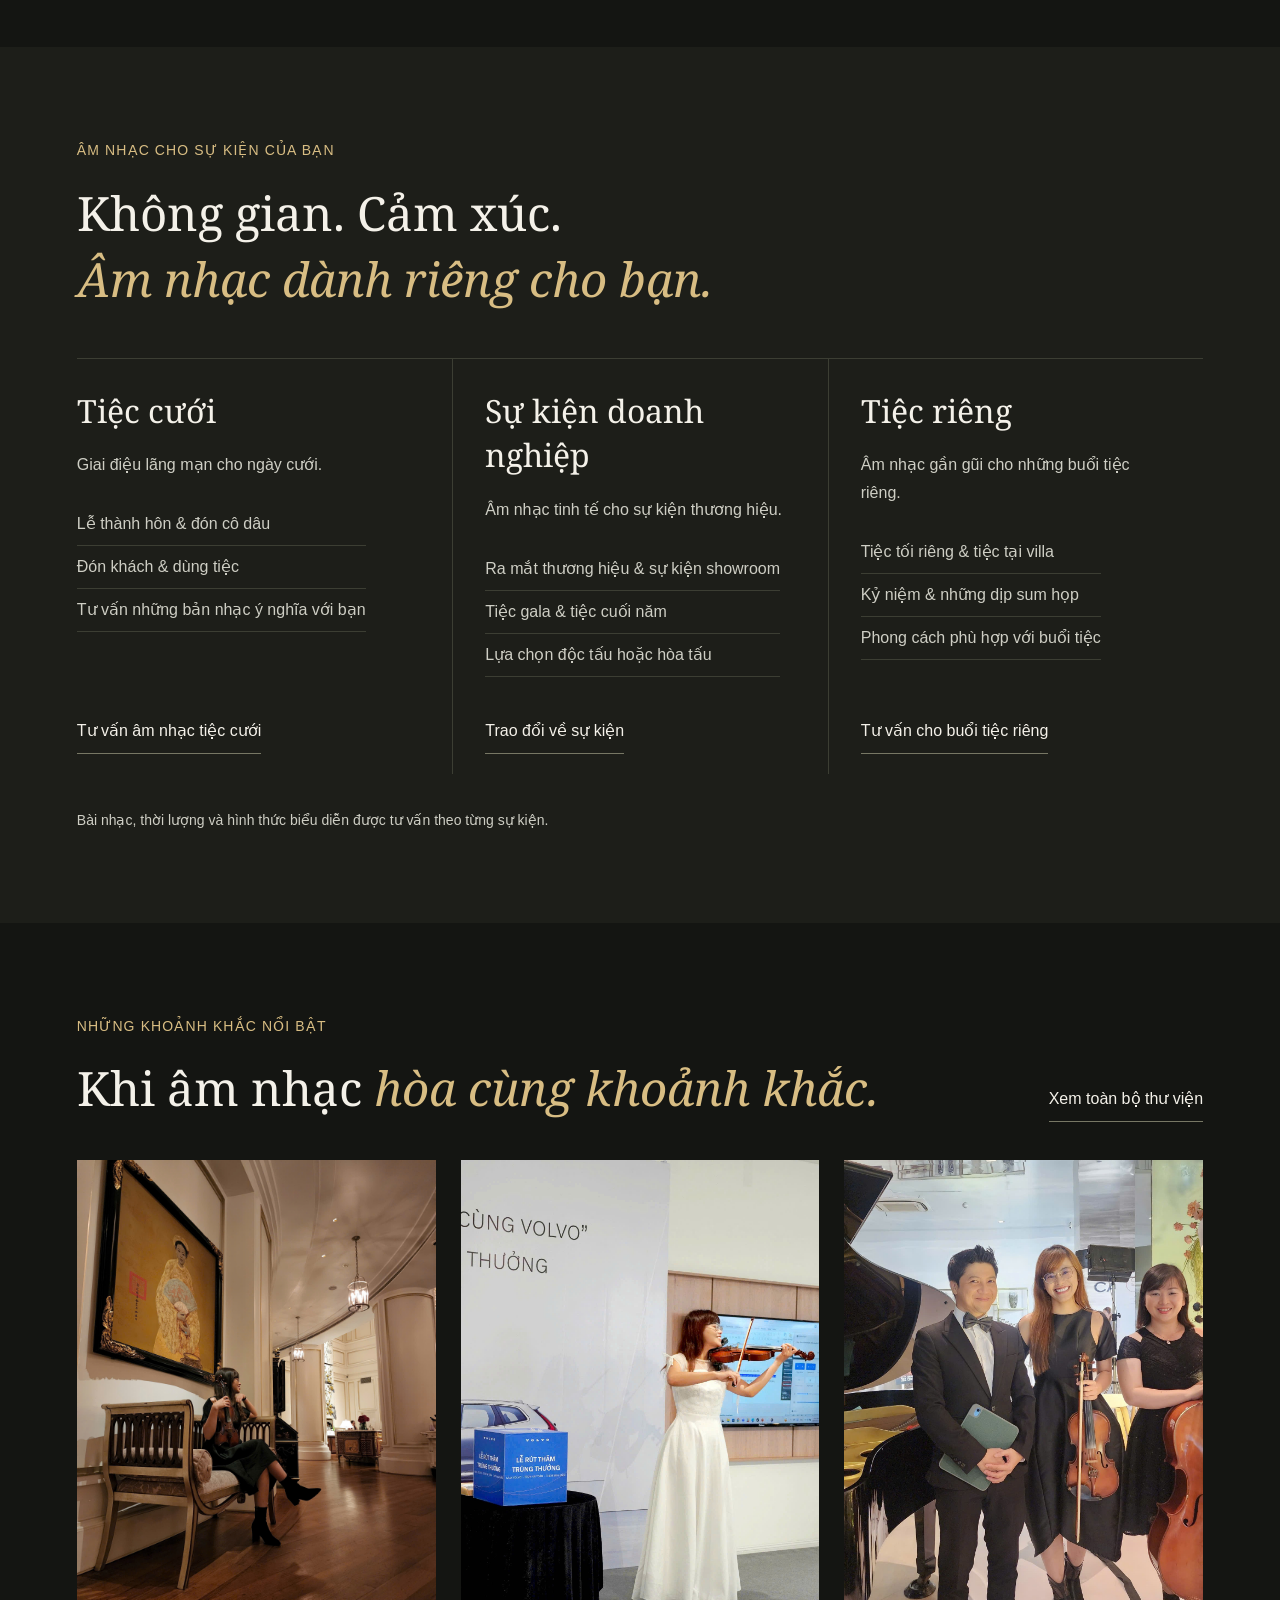
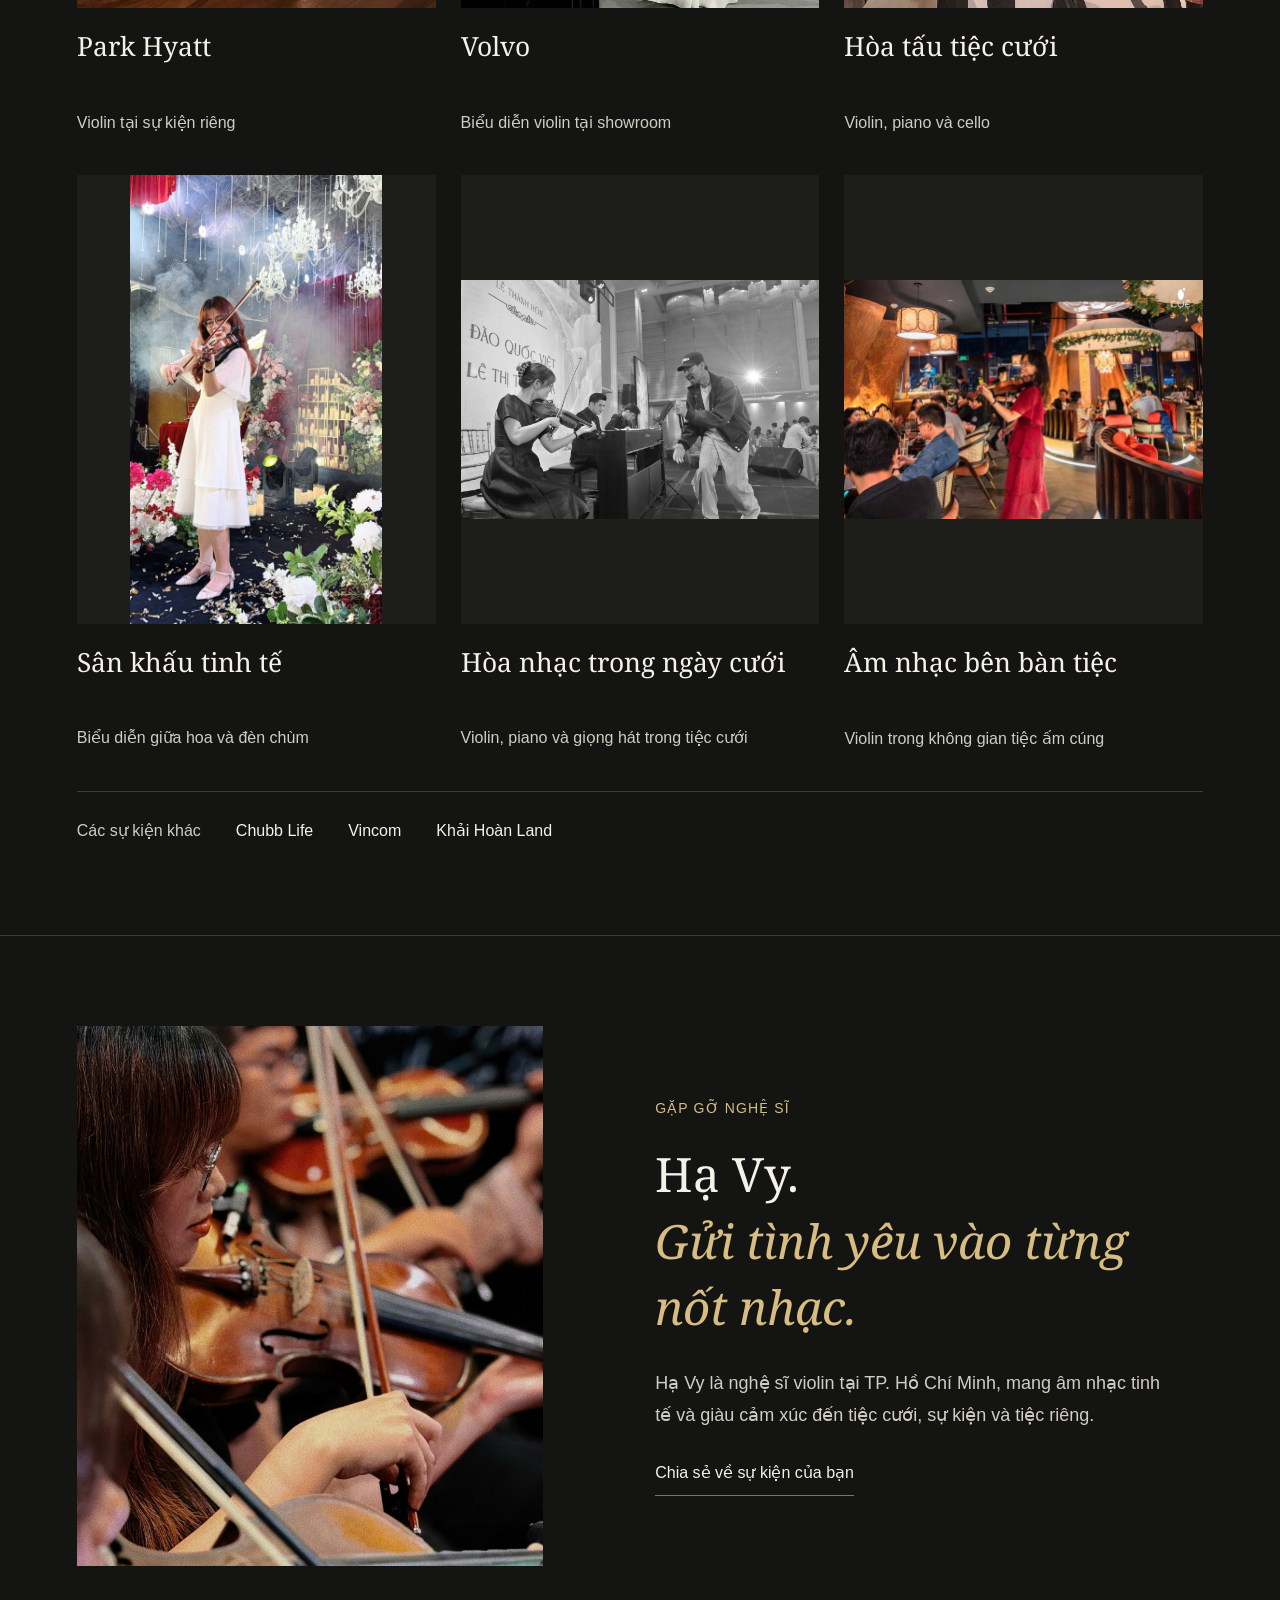
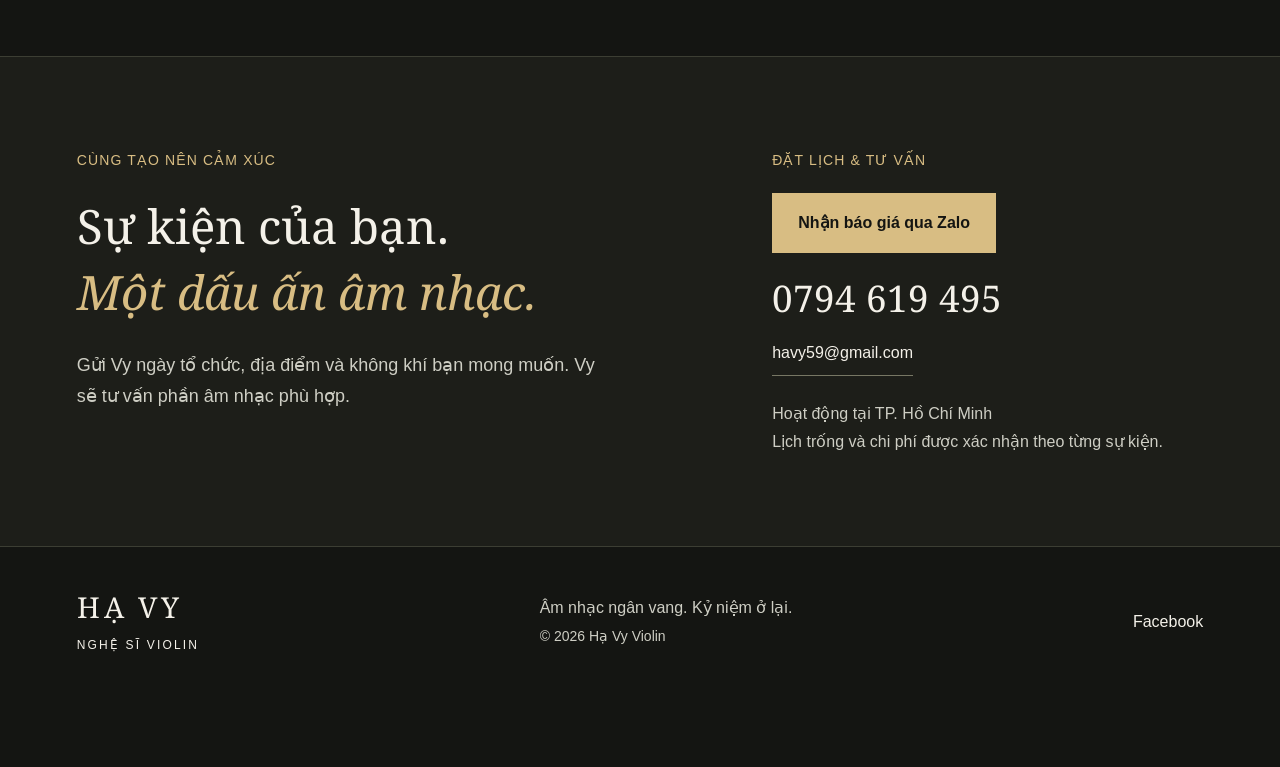
==== commit fb50bbfd: "Redesign Ha Vy violin booking site with bilingual content and refined typography" ====
--- a/index.html
+++ b/index.html
@@ -1,528 +1,8 @@
-<!DOCTYPE html>
-<html lang="en">
-
-<head>
-  <!-- Basic -->
-  <meta charset="utf-8" />
-  <meta http-equiv="X-UA-Compatible" content="IE=edge" />
-  <!-- Mobile Metas -->
-  <meta name="viewport" content="width=device-width, initial-scale=1, shrink-to-fit=no" />
-  <!-- Site Metas -->
-  <meta name="keywords" content="havyviolin" />
-  <meta name="description" content="havyviolin" />
-  <meta name="author" content="havyviolin" />
-
-  <title>Ha Vy Violin</title>
-
-  <!-- slider stylesheet -->
-  <link rel="stylesheet" type="text/css" href="https://cdnjs.cloudflare.com/ajax/libs/OwlCarousel2/2.3.4/assets/owl.carousel.min.css" />
-
-  <!-- bootstrap core css -->
-  <link rel="stylesheet" type="text/css" href="css/bootstrap.css" />
-
-  <!-- Custom styles for this template -->
-  <link href=" css/style.css" rel="stylesheet" />
-  <!-- responsive style -->
-  <link href="css/responsive.css" rel="stylesheet" />
-</head>
-
-<body>
-  <div class="hero_area">
-    <!-- header section strats -->
-    <header class="header_section">
-      <div class="container-fluid">
-        <nav class="navbar navbar-expand-lg custom_nav-container d-block">
-          <div class="main_nav_menu">
-            <div class="fk_width">
-              <div class="custom_menu-btn">
-                <button onclick="openNav()">
-                  <span class="s-1"> </span>
-                  <span class="s-2"> </span>
-                  <span class="s-3"> </span>
-                </button>
-              </div>
-              <div id="myNav" class="overlay">
-                <div class="overlay-content">
-                  <a class="" href="index.html">Home <span class="sr-only">(current)</span></a>
-                  <!-- <a class="" href="index.html">About </a> -->
-                  <a class="" href="gallery.html">Gallery </a>
-                </div>
-              </div>
-            </div>
-            <a class="navbar-brand" href="index.html">
-              <span>
-                Ha Vy Violin
-              </span>
-            </a>
-            <div class="user_option">
-              <!-- <a href="#">
-                login
-              </a>
-              <form class="form-inline ">
-                <button class="btn  nav_search-btn" type="submit"></button>
-              </form> -->
-            </div>
-          </div>
-        </nav>
-      </div>
-    </header>
-    <!-- end header section -->
-
-    <!-- slider section -->
-    <section class=" slider_section position-relative">
-      <div class="container-fluid">
-        <div class="row slider-row">
-          <div class="col-lg-3 offset-lg-1">
-            <div id="carouselExampleIndicators" class="carousel slide" data-ride="carousel">
-              <div class="carousel-inner">
-                <div class="carousel-item active">
-                  <div class="detail-box">
-                    <h1>
-                      Ha Vy <br />
-                      Violin
-                    </h1>
-                    <p>
-                      Ha Vy's vision is to become a violinist who not
- only masters technical proficiency but also
- brings deep emotional resonance to every
- performance. She aims to inspire and connect
- with audiences through the beauty of music,
- blending traditional techniques with a unique
- personal style. 
-                    </p>
-                    <div>
-                      <a href="https://www.facebook.com/vy.vuvo.7/" target="_blank">
-                        My Facebook
-                      </a>
-                    </div>
-                  </div>
-                </div>
-                <div class="carousel-item">
-                  <div class="detail-box">
-                    <h1>
-                      Ha Vy <br />
-                      Violin
-                    </h1>
-                    <p>
-                      Beyond individual growth, Ha
- Vy envisions performing on larger stages,
- collaborating with other musicians, and
- contributing to the artistic community by
- sharing her love for violin and encouraging
- others to pursue their musical passions
-                    </p>
-                    <div>
-                      <a href="tel:+84794619495">
-                        Call Me
-                      </a>
-                    </div>
-                  </div>
-                </div>
-              </div>
-              <div class="carousel_control-box">
-                <div class="carousel_btn-container">
-                  <a class="carousel-control-prev" href="#carouselExampleIndicators" role="button" data-slide="prev">
-                    <span class="sr-only">Previous</span>
-                  </a>
-                  <a class="carousel-control-next" href="#carouselExampleIndicators" role="button" data-slide="next">
-                    <span class="sr-only">Next</span>
-                  </a>
-                </div>
-                <ol class="carousel-indicators">
-                  <li data-target="#carouselExampleIndicators" data-slide-to="0" class="active li_one">01</li>
-                  <li data-target="#carouselExampleIndicators" data-slide-to="1" class="li_two">02</li>
-                  <li class="ol_design"></li>
-                </ol>
-              </div>
-            </div>
-          </div>
-          <div class="col-lg-8 px-0">
-            <div class="img-box">
-              <img src="images/thanhdi2.jpg" alt="" />
-            </div>
-          </div>
-        </div>
-      </div>
-    </section>
-    <!-- end slider section -->
-  </div>
-
-  <!-- about section -->
-
-  <section class="about_section layout_padding">
-
-    <div class="img-box">
-      <img src="images/img2.jpg" class="about-img" alt="" width="100%"/>
-    </div>
-    <div class="container">
-      <div class="row">
-        <div class="col-md-5">
-          <div class="detail-box">
-            <div class="heading_container">
-              <h2>
-                About Me
-              </h2>
-              <p>
-                Ha Vy, is a person full of enthusiasm and passion, especially for music, with a
-                particular love for the violin. From gentle melodies to complex classical pieces, the violin is an
-                indispensable part of Ha Vy’s life. Not only a music lover, I'm always seeking to improve
-                skills and explore new styles and genres of music. Every time the bow is picked up, it's a new
-                journey filled with inspiration and challenges, leading me into boundless creative spaces
-              </p>
-            </div>
-          </div>
-        </div>
-      </div>
-    </div>
-  
-  </section>
-
-  <!-- end about section -->
-
-  <!-- gallery section -->
-  <section class="gallery_section layout_padding-top">
-    <div class="container" >
-      <div class="row">
-        <div class="col-lg-5 ml-auto">
-          <div class="heading_container">
-            <h2>
-              My Experience
-            </h2>
-            <p>
-              Ha Vy, with 10 years of experience
-              playing the violin since college, has spent
-              a decade honing skills and exploring the
-              depths of music. Starting from the early
-              university years, the violin was not just a
-              hobby but gradually became a burning
-              passion
-            </p>
-            <a href="gallery.html">
-              See More
-            </a>
-          </div>
-        </div>
-      </div>
-    </div>
-    <div class="gallery_container">
-      <div class="gallery_bg">
-        <img src="images/gallery-bg.png" alt="" />
-      </div>
-      <div class="container">
-        <div class="gallery_box">
-          <div class="box b1">
-            <div class="img-box">
-              <img src="images/img14.jpg" alt="" />
-              <h5>
-                KhaiHoanLand
-              </h5>
-            </div>
-          </div>
-          <div class="box b2">
-            <div class="img-box">
-              <img src="images/img5.jpg" alt="" height="88%"/>
-              <h5>
-                Park hyatt
-              </h5>
-            </div>
-            <div class="img-box">
-              <img src="images/img1.jpg" alt="" />
-              <h5>
-                VolVo Car
-              </h5>
-            </div>
-          </div>
-          <div class="box b3">
-            <div class="img-box">
-              <img src="images/img11.jpg" alt="" />
-              <h5>
-                CHUBB LIFE
-              </h5>
-            </div>
-            <div class="img-box">
-              <img src="images/img7.jpg" alt="" height="88%"/>
-              <h5>
-                Vincom
-              </h5>
-            </div>
-          </div>
-          <div class="box b4">
-            <div class="img-box">
-              <img src="images/img12.jpg" alt="" />
-              <!-- <h5>
-                Comfort
-              </h5> -->
-            </div>
-          </div>
-        </div>
-      </div>
-    </div>
-  </section>
-  <!-- end gallery section -->
-
-  <!-- blog section -->
-
-  <section class="blog_section layout_padding">
-    <div class="container">
-      <div class="row">
-        <div class="col-md-5">
-          <div class="detail-box">
-            <div class="heading_container">
-              <h2>
-                My Services
-              </h2>
-              <p>
-                This passion goes beyond learning, with
-                a desire to perform on stage and share
-                beautiful melodies with others. With
-                determination and a love for music, Ha
-                Vy continually strives to develop herself,
-                aiming for elegance and uniqueness in
-                her expression
-              </p>
-              <a href="gallery.html">
-                Read More
-              </a>
-            </div>
-          </div>
-        </div>
-      </div>
-    </div>
-    <div class="blog_container">
-      <div class="blog_bg">
-        <img src="images/gallery-bg.png" alt="" />
-      </div>
-      <div class="container">
-        <div class="blog_box">
-          <div class="row">
-            <div class="col-md-6">
-              <div class="box b1">
-                <div class="img-box">
-                  <img src="images/img4.jpg" alt="" />
-                </div>
-                <div class="blog-detail">
-                  <div class="blog_title">
-                    <h5>
-                      Violin Solo
-                    </h5>
-                    <div class="blog_post">
-                      <h6>
-                        Post At: Capella Gallery Hall
-                      </h6>
-                      <h6>
-                        16-01-2023
-                      </h6>
-                    </div>
-                  </div>
-                  <p>
-                    I can bring you the melodious sound of the violin over existing music to create a deeply romantic atmosphere.
-                  </p>
-                </div>
-              </div>
-            </div>
-            <div class="col-md-6">
-              <div class="box b2">
-                <div class="img-box">
-                  <img src="images/img8.jpg" alt="" />
-                </div>
-                <div class="blog-detail">
-                  <div class="blog_title">
-                    <h5>
-                      Violin with Band
-                    </h5>
-                    <div class="blog_post">
-                      <h6>
-                        Post At: Wedding Event
-                      </h6>
-                      <h6>
-                        16-05-2024
-                      </h6>
-                    </div>
-                  </div>
-                  <p>
-                    I can also perform with my band to make the atmosphere more lively and the visual presentation more impressive.
-                  </p>
-                </div>
-              </div>
-            </div>
-          </div>
-        </div>
-      </div>
-    </div>
-  </section>
-
-  <!-- end blog section -->
-
-  <!-- client section -->
-
-  <section class="client_section layout_padding">
-    <div class="container">
-      <div class="row">
-        <div class="col-lg-5 ml-auto">
-          <div class="heading_container">
-            <h2>
-              More Images...
-            </h2>
-            <p>
-              I have some other images from both small and large performances throughout my career...
-            </p>
-          </div>
-        </div>
-      </div>
-    </div>
-    <div class="client_container">
-      <div class="client_bg">
-        <img src="images/gallery-bg.png" alt="" />
-      </div>
-      <div class="container">
-        <div class="client_box">
-          <div class="row">
-            <div class="col-lg-6">
-              <div class="box b1">
-                <div id="carouselExampleControls" class="carousel slide" data-ride="carousel">
-                  <div class="carousel-inner">
-                    <div class="carousel-item active">
-                      <div class="client_content-box layout_padding">
-                        <div class="img-box">
-                          <img src="images/img5.jpg" alt="" />
-                        </div>
-                        <div class="detail-box">
-                          <h4>
-                            Part Hyatt
-                          </h4>
-                          <p>
-                            Private Event at Part Hyatt Hotel 
-                          </p>
-                          <img src="images/quote.png" alt="" />
-                        </div>
-                      </div>
-                    </div>
-                    <div class="carousel-item">
-                      <div class="client_content-box layout_padding">
-                        <div class="img-box">
-                          <img src="images/img6.jpg" alt="" />
-                        </div>
-                        <div class="detail-box">
-                          <h4>
-                            Riverside
-                          </h4>
-                          <p>
-                            A Wedding At RiverSide
-                          </p>
-                          <img src="images/quote.png" alt="" />
-                        </div>
-                      </div>
-                    </div>
-                    <div class="carousel-item">
-                      <div class="client_content-box layout_padding">
-                        <div class="img-box">
-                          <img src="images/img9.jpg" alt="" />
-                        </div>
-                        <div class="detail-box">
-                          <h4>
-                            Harmony
-                          </h4>
-                          <p>
-                            Year End  Party At Harmony Hotel
-                          </p>
-                          <img src="images/quote.png" alt="" />
-                        </div>
-                      </div>
-                    </div>
-                  </div>
-                  <a class="carousel-control-prev" href="#carouselExampleControls" role="button" data-slide="prev">
-                    <span class="sr-only">Previous</span>
-                  </a>
-                  <a class="carousel-control-next" href="#carouselExampleControls" role="button" data-slide="next">
-                    <span class="sr-only">Next</span>
-                  </a>
-                </div>
-              </div>
-            </div>
-            <div class="col-lg-6">
-              <div class="box b2">
-                <div class="camera_img-box">
-                  <img src="images/violin.png" alt="" />
-                </div>
-              </div>
-            </div>
-          </div>
-        </div>
-      </div>
-    </div>
-  </section>
-
-  <!-- end client section -->
-
-  <!-- info section -->
-
-  <section class="info_section ">
-    <div class="info_container layout_padding-top">
-      <div class="container">
-        <div class="heading_container">
-          <h2>
-            Contact Me
-          </h2>
-        </div>
-        <div class="info_main">
-          <div class="row">
-            <div class="col-md-4 col-lg-3">
-              <div class="info_contact ">
-                <a href="#" class="link-box">
-                  <div class="img-box">
-                    <img src="images/location.png" alt="" />
-                  </div>
-                  <div class="detail-box">
-                    <h6>
-                      Hồ Chí Minh City
-                    </h6>
-                  </div>
-                </a>
-                <a href="#" class="link-box">
-                  <div class="img-box">
-                    <img src="images/mail.png" alt="" />
-                  </div>
-                  <div class="detail-box">
-                    <h6>
-                      havy59@gmail.com
-                    </h6>
-                  </div>
-                </a>
-                <a href="tel:+84794619495" class="link-box">
-                  <div class="img-box">
-                    <img src="images/call.png" alt="" />
-                  </div>
-                  <div class="detail-box">
-                    <h6>
-                      Call 0794619495
-                    </h6>
-                  </div>
-                </a>
-              </div>
-            </div>
-
-          </div>
-        </div>
-      </div>
-    </div>
-  </section>
-
-  <!-- end info section -->
-
-  <!-- footer section -->
-  <footer class="footer_section ">
-    <div class="container">
-      <p>
-        &copy; <span id="displayYear"></span> All Rights Reserved. Design by Nguyen Ha Vy
-      </p>
-    </div>
-  </footer>
-  <!-- footer section -->
-
-  <script src="js/jquery-3.4.1.min.js"></script>
-  <script src="js/bootstrap.js"></script>
-  <script src="https://cdnjs.cloudflare.com/ajax/libs/OwlCarousel2/2.3.4/owl.carousel.min.js"></script>
-  <script src="js/custom.js"></script>
-</body>
-
-</html>
+<!doctype html>
+<html lang="en"><head><meta charset="utf-8"><meta name="viewport" content="width=device-width, initial-scale=1"><meta name="theme-color" content="#141512"><meta name="description" content="Book Hạ Vy for live violin at weddings, corporate events and private celebrations. Watch performances and enquire directly via Zalo or phone."><title>Hạ Vy Violin | Wedding & Event Violinist in Ho Chi Minh City</title><link rel="stylesheet" href="css/booking.css"></head><body><a class="skip-link" href="#main">Skip to content</a>
+<header class="site-header"><a class="brand" href="index.html" aria-label="Hạ Vy Violin home">HẠ VY<span>VIOLINIST</span></a><div class="language-switch" role="group" aria-label="Language / Ngôn ngữ"><button type="button" data-language="vi" aria-label="Tiếng Việt" aria-pressed="true">VI</button><button type="button" data-language="en" aria-label="English" aria-pressed="false">EN</button></div><button class="menu-toggle" aria-expanded="false" aria-controls="navigation" hidden>Menu</button><nav id="navigation" aria-label="Main navigation"><a href="index.html#performances">Performances</a><a href="index.html#services">Services</a><a href="gallery.html">Gallery</a><a href="index.html#about">About</a><a class="button small" href="index.html#booking">Book a Show</a></nav></header><main id="main"><section class="hero"><div class="hero-copy"><p class="eyebrow">HẠ VY · LIVE VIOLIN · HO CHI MINH CITY</p><h1>Make the moment<br><em>unforgettable.</em></h1><p class="hero-description">Live violin for weddings, corporate events and private celebrations.</p><div class="actions"><a class="button" href="#booking">Book a Show</a><a class="text-link" href="#performances">Watch performances</a></div></div><div class="hero-image"><img src="images/thanhdi2.jpg" alt="Hạ Vy performing violin in a black evening dress on a softly lit stage" fetchpriority="high" width="1200" height="1600"></div></section>
+<section class="proof" aria-label="Selected venues and brands from past performances"><p class="eyebrow">SELECTED VENUES & BRANDS FROM PAST PERFORMANCES</p><div class="brand-row"><span>Park Hyatt</span><span class="volvo">VOLVO</span><span>Chubb Life</span><span>VINCOM</span><span>Khải Hoàn Land</span></div></section>
+<section class="section" id="performances"><div class="section-heading"><div><p class="eyebrow">HEAR THE DIFFERENCE</p><h2>Experience the <em>music.</em></h2></div></div><div class="video-grid"><figure class="performance"><video controls playsinline preload="none" poster="images/wedding3.jpg" aria-label="A wedding at JW Marriott"><source src="videos/marriot.mp4" type="video/mp4">Your browser does not support video. <a href="videos/marriot.mp4">Open the performance video</a>.</video><figcaption><span>WEDDING PERFORMANCE</span><h3>A wedding at JW Marriott</h3><a class="text-link video-fallback" href="videos/marriot.mp4">Open video</a></figcaption></figure><figure class="performance"><video controls playsinline preload="none" poster="images/roseVilla.jpg" aria-label="An evening at Rose Villa"><source src="videos/rosevilla.mp4" type="video/mp4">Your browser does not support video. <a href="videos/rosevilla.mp4">Open the performance video</a>.</video><figcaption><span>PRIVATE CELEBRATION</span><h3>An evening at Rose Villa</h3><a class="text-link video-fallback" href="videos/rosevilla.mp4">Open video</a></figcaption></figure><figure class="performance"><video controls playsinline preload="none" poster="images/chidep.jpg" aria-label="Chị đẹp đạp gió rẽ sóng"><source src="videos/chidep.mp4" type="video/mp4">Your browser does not support video. <a href="videos/chidep.mp4">Open the performance video</a>.</video><figcaption><span>TELEVISION · ENSEMBLE PERFORMANCE</span><h3>Chị đẹp đạp gió rẽ sóng</h3><a class="text-link video-fallback" href="videos/chidep.mp4">Open video</a></figcaption></figure></div></section>
+<section class="section services" id="services"><div class="section-heading"><div><p class="eyebrow">MUSIC FOR YOUR OCCASION</p><h2>A setting. A feeling.<br><em>Your kind of music.</em></h2></div></div><div class="service-grid"><article><h3>Weddings</h3><p>Romantic music for your wedding day.</p><ul><li>Ceremony & bridal entrance</li><li>Welcome reception & dinner</li><li>Discuss your meaningful song choices</li></ul><a class="text-link" href="#booking">Plan your wedding music</a></article><article><h3>Corporate events</h3><p>Elegant live music for your brand.</p><ul><li>Brand launches & showroom events</li><li>Gala dinners & year-end parties</li><li>Solo violin or ensemble options</li></ul><a class="text-link" href="#booking">Discuss your event</a></article><article><h3>Private celebrations</h3><p>Intimate music for your private celebration.</p><ul><li>Private dinners & villa parties</li><li>Anniversaries & intimate celebrations</li><li>A mood and format tailored to you</li></ul><a class="text-link" href="#booking">Create your private moment</a></article></div><p class="service-note">Repertoire, duration and performance arrangements are tailored to your event.</p></section>
+<section class="section" id="gallery"><div class="section-heading"><div><p class="eyebrow">SELECTED MOMENTS</p><h2>Music meets <em>the occasion.</em></h2></div><a class="text-link" href="gallery.html">Explore the full gallery</a></div><div class="gallery-grid"><figure class="gallery-item"><a href="images/img5.jpg" target="_blank" rel="noopener noreferrer" aria-label="View full image: Park Hyatt"><img src="images/img5.jpg" alt="Park Hyatt — Violin for a private event" loading="lazy" width="900" height="1050"></a><figcaption><h3>Park Hyatt</h3><p>Violin for a private event</p></figcaption></figure><figure class="gallery-item"><a href="images/volvo.jpg" target="_blank" rel="noopener noreferrer" aria-label="View full image: Volvo"><img src="images/volvo.jpg" alt="Volvo — Live violin in a showroom setting" loading="lazy" width="900" height="1050"></a><figcaption><h3>Volvo</h3><p>Live violin in a showroom setting</p></figcaption></figure><figure class="gallery-item"><a href="images/img8.jpg" target="_blank" rel="noopener noreferrer" aria-label="View full image: Wedding ensemble"><img src="images/img8.jpg" alt="Wedding ensemble — Violin, piano and cello" loading="lazy" width="900" height="1050"></a><figcaption><h3>Wedding ensemble</h3><p>Violin, piano and cello</p></figcaption></figure><div class="new-photo"><figure class="gallery-item"><a href="images/ha-vy-floral-stage.jpg" target="_blank" rel="noopener noreferrer" aria-label="View full image: An elegant stage"><img src="images/ha-vy-floral-stage.jpg" alt="Hạ Vy — Live violin among flowers and chandeliers" loading="lazy" width="1080" height="1920"></a><figcaption><h3>An elegant stage</h3><p>Live violin among flowers and chandeliers</p></figcaption></figure></div><div class="new-photo"><figure class="gallery-item"><a href="images/ha-vy-wedding-band.jpg" target="_blank" rel="noopener noreferrer" aria-label="View full image: Wedding music, together"><img src="images/ha-vy-wedding-band.jpg" alt="Hạ Vy — Violin, piano and vocals at a wedding celebration" loading="lazy" width="2560" height="1703"></a><figcaption><h3>Wedding music, together</h3><p>Violin, piano and vocals at a wedding celebration</p></figcaption></figure></div><div class="new-photo"><figure class="gallery-item"><a href="images/ha-vy-dining-performance.jpg" target="_blank" rel="noopener noreferrer" aria-label="View full image: Music at the table"><img src="images/ha-vy-dining-performance.jpg" alt="Hạ Vy — Live violin in a warm dining setting" loading="lazy" width="1440" height="960"></a><figcaption><h3>Music at the table</h3><p>Live violin in a warm dining setting</p></figcaption></figure></div></div><div class="event-strip"><span>Also on stage for</span><a href="gallery.html#chubb-life">Chubb Life</a><a href="gallery.html#vincom">Vincom</a><a href="gallery.html#khai-hoan-land">Khải Hoàn Land</a></div></section>
+<section class="about section" id="about"><img src="images/ha-vy-violin-closeup.jpg" alt="Hạ Vy playing violin alongside other string musicians" loading="lazy" width="900" height="1200"><div><p class="eyebrow">MEET THE ARTIST</p><h2>Hạ Vy.<br><em>A love for every note.</em></h2><p>I’m Hạ Vy, a violinist in Ho Chi Minh City. I bring warmth and elegance to weddings, events and private celebrations.</p><a class="text-link" href="#booking">Let’s talk about your event</a></div></section><section class="booking section" id="booking"><div><p class="eyebrow">LET’S SET THE TONE</p><h2>Your occasion.<br><em>A beautiful soundtrack.</em></h2><p>Share your date, venue and the mood you have in mind. Hạ Vy will help you choose the music.</p></div><div class="booking-contact"><p class="eyebrow">BOOKINGS & ENQUIRIES</p><a class="button" href="https://zalo.me/0794619495" target="_blank" rel="noopener noreferrer">Get a Quote on Zalo</a><a class="phone" href="tel:+84794619495">0794 619 495</a><a class="text-link" href="mailto:havy59@gmail.com?subject=Violin%20performance%20enquiry">havy59@gmail.com</a><p>Based in Ho Chi Minh City<br>Availability and pricing confirmed for each event.</p></div></section></main><footer class="site-footer"><a class="brand" href="index.html">HẠ VY<span>VIOLINIST</span></a><p>Live music. Lasting memories.<br><small>© <span data-year>2026</span> Hạ Vy Violin</small></p><a href="https://www.facebook.com/vy.vuvo.7/" target="_blank" rel="noopener noreferrer">Facebook</a></footer><aside class="contact-dock" aria-label="Quick booking"><a href="tel:+84794619495">Call Hạ Vy</a><a href="https://zalo.me/0794619495" target="_blank" rel="noopener noreferrer">Chat on Zalo</a></aside><script src="js/booking.js" defer></script><script src="js/language.js" defer></script></body></html>
--- a/css/booking.css
+++ b/css/booking.css
@@ -0,0 +1,80 @@
+:root{--bg:#141512;--surface:#1d1e19;--text:#f4f1e9;--muted:#bdbdb1;--gold:#d8bd83;--line:#3c3e33;--serif:Georgia,'Times New Roman',serif}*{box-sizing:border-box}html{scroll-behavior:smooth;scroll-padding-top:110px}body{margin:0;background:var(--bg);color:var(--text);font:16px/1.7 Arial,Helvetica,sans-serif}a{color:inherit;text-decoration:none}a:hover{color:var(--gold)}button,a{-webkit-tap-highlight-color:transparent}a:focus-visible,button:focus-visible,video:focus-visible{outline:3px solid var(--gold);outline-offset:5px}img{display:block;max-width:100%;object-fit:cover}h1,h2,h3,p,figure{margin:0}h1,h2,h3{font-family:var(--serif);font-weight:400;line-height:1.12}h1{font-size:clamp(3rem,5.6vw,6rem);letter-spacing:-.055em}h2{font-size:clamp(2.35rem,3.7vw,4rem);letter-spacing:-.04em}h3{font-size:1.65rem}em{font-weight:400;color:var(--gold)}p{color:var(--muted)}.eyebrow{font-size:.75rem;letter-spacing:.19em;color:var(--gold);line-height:1.8}.section{max-width:1440px;margin:auto;padding:90px 6%}.site-header{min-height:100px;padding:20px 6%;display:flex;align-items:center;justify-content:space-between;gap:28px;border-bottom:1px solid var(--line);background:var(--bg);position:relative;z-index:10}.brand{font:1.8rem/1 var(--serif);letter-spacing:.13em;white-space:nowrap}.brand span{display:block;font: .625rem/1.8 Arial,sans-serif;letter-spacing:.3em;margin-top:8px}.site-header nav{display:flex;align-items:center;gap:30px;font-size:.875rem}.button{display:inline-flex;justify-content:center;align-items:center;gap:32px;padding:15px 25px;border:1px solid var(--gold);background:var(--gold);color:var(--bg);font-size:.875rem;font-weight:600;min-height:48px;transition:background .2s,color .2s}.button:hover{color:var(--text);background:transparent}.button.small{padding:11px 22px}.text-link{font-size:.875rem;display:inline-block;padding:8px 0;border-bottom:1px solid #777764}.hero{max-width:1600px;margin:auto;display:grid;grid-template-columns:1.05fr 1fr;min-height:650px}.hero-copy{padding:90px 5% 55px 11.4%;align-self:center;position:relative;z-index:1}.hero h1{margin:26px 0}.hero-description{max-width:440px}.actions{display:flex;gap:28px;align-items:center;flex-wrap:wrap;margin-top:34px}.hero-footnote{font-size:.7rem;letter-spacing:.13em;margin-top:72px}.hero-footnote span{padding:0 9px;color:var(--gold)}.hero-image{position:relative;min-width:0;min-height:650px}.hero-image img{width:100%;height:100%;position:absolute;object-position:50% 38%}.hero-image:after{content:'';position:absolute;inset:0;background:linear-gradient(90deg,var(--bg),transparent 35%),linear-gradient(0deg,rgba(20,21,18,.55),transparent 35%)}.image-note{position:absolute;bottom:35px;right:9%;z-index:1;font-size:.7rem;letter-spacing:.22em}.proof{padding:35px 6% 42px;text-align:center;border-top:1px solid var(--line);border-bottom:1px solid var(--line)}.proof .eyebrow{color:var(--muted);font-size:.7rem}.brand-row{max-width:1200px;margin:25px auto 0;display:flex;justify-content:space-between;align-items:center;gap:25px;flex-wrap:wrap}.brand-row span{font:1.65rem var(--serif);color:#deddd3}.brand-row .volvo{letter-spacing:.2em}.section-heading{display:flex;align-items:flex-end;justify-content:space-between;gap:30px;margin-bottom:38px}.section-heading h2{margin-top:16px}.section-heading>p{font-size:.875rem;max-width:350px}.video-grid{display:grid;grid-template-columns:repeat(3,minmax(0,1fr));gap:24px}.performance video{width:100%;aspect-ratio:16/11;display:block;background:#080908;object-fit:contain}.performance figcaption{padding-top:18px}.performance figcaption>span{font-size:.7rem;color:var(--gold);letter-spacing:.13em}.performance h3{font-size:1.3rem;margin-top:10px;line-height:1.35}.video-fallback{font-size:.75rem;margin-top:8px;color:var(--muted)}.services{max-width:none;background:var(--surface)}.service-grid{display:grid;grid-template-columns:repeat(3,minmax(0,1fr));border-top:1px solid var(--line);margin-top:45px}.service-grid article{padding:35px 32px 20px 0;display:flex;flex-direction:column;align-items:flex-start}.service-grid article+article{padding-left:32px;border-left:1px solid var(--line)}.service-number{font:1.5rem var(--serif);color:var(--gold);margin-bottom:28px}.service-grid h3{margin-bottom:18px;font-size:1.9rem}.service-grid p{font-size:.9375rem}.service-grid ul{list-style:none;padding:0;margin:24px 0 32px;color:var(--muted);font-size:.875rem}.service-grid li{padding:7px 0;border-bottom:1px solid var(--line)}.service-grid .text-link{margin-top:auto}.service-note{font-size:.8125rem;margin-top:34px}.gallery-grid{display:grid;grid-template-columns:repeat(3,minmax(0,1fr));gap:25px}.gallery-item img{width:100%;height:auto;aspect-ratio:4/5;transition:filter .2s;object-position:center}.gallery-item a:hover img{filter:brightness(1.1)}.gallery-item figcaption{margin-top:20px}.gallery-item h3{font-size:1.5rem}.gallery-item p{font-size:.875rem;margin-top:7px}.event-strip{display:flex;flex-wrap:wrap;gap:20px 35px;border-top:1px solid var(--line);margin-top:38px;padding-top:25px;font-size:.875rem}.event-strip span{color:var(--muted)}.about{display:grid;grid-template-columns: .85fr 1fr;gap:10%;align-items:center;border-top:1px solid var(--line)}.about>img{width:100%;height:540px;object-position:50% 50%}.about h2{margin:20px 0 28px}.about p:not(.eyebrow){margin-bottom:20px;max-width:520px}.booking{display:grid;grid-template-columns:1.3fr 1fr;gap:12%;border-top:1px solid var(--line);background:var(--surface);max-width:none}.booking h2{margin:20px 0 24px}.booking>div>p:not(.eyebrow){max-width:540px}.booking-contact{display:flex;align-items:flex-start;flex-direction:column;justify-content:center}.booking-contact .button{margin:20px 0}.phone{font:2.3rem var(--serif);margin-bottom:8px}.booking-contact>p:last-child{font-size:.8125rem;margin-top:24px}.site-footer{display:flex;align-items:center;justify-content:space-between;gap:25px;padding:40px 6% 110px;border-top:1px solid var(--line)}.site-footer p{font-size:.875rem}.site-footer small{font-size:.75rem}.site-footer>a:last-child{font-size:.875rem}.contact-dock{position:fixed;bottom:20px;right:24px;display:flex;z-index:20;box-shadow:0 6px 30px #0006;border:1px solid var(--gold);background:var(--bg)}.contact-dock a{font-size:.875rem;padding:12px 20px}.contact-dock a:last-child{background:var(--gold);color:var(--bg)}.contact-dock a:hover{background:var(--text);color:var(--bg)}.skip-link{position:absolute;top:-100px;left:20px;background:var(--gold);color:var(--bg);padding:12px;z-index:30}.skip-link:focus{top:15px}.menu-toggle{font:inherit;background:transparent;color:var(--text);border:1px solid var(--line);padding:9px 14px;min-height:44px}.gallery-intro{padding-bottom:45px}.gallery-intro h1{margin:22px 0}.gallery-intro .text-link{margin-top:22px}.gallery-page{padding-top:10px;display:grid;grid-template-columns:repeat(3,minmax(0,1fr));gap:45px 25px}.gallery-page>div{scroll-margin-top:30px}
+@media(min-width:1600px){.hero-copy{padding-left:96px}.section{padding-left:80px;padding-right:80px}.services,.booking{padding-left:max(6%,calc((100% - 1280px)/2));padding-right:max(6%,calc((100% - 1280px)/2))}}
+@media(max-width:1000px){.site-header{padding:20px 5%;flex-wrap:wrap}.site-header nav{gap:20px}.hero-copy{padding:55px 5% 45px 10%}.hero,.hero-image{min-height:600px}.hero h1{font-size:3.8rem}.hero-footnote{margin-top:40px;line-height:2}.section{padding:65px 5%}.section-heading{align-items:flex-start}.service-grid article{padding-right:20px}.service-grid article+article{padding-left:20px}.about{gap:6%}.about>img{height:460px}.booking{gap:7%}.brand-row{justify-content:center;gap:22px 38px}}
+@media(max-width:720px){html{scroll-padding-top:24px}.site-header{min-height:85px;gap:16px}.brand{font-size:1.5rem}.site-header nav{width:100%;flex-wrap:wrap;gap:12px 22px;padding:16px 0 5px}.site-header nav[data-collapsible="true"]{display:none}.site-header nav[data-collapsible="true"].is-open{display:flex}.menu-toggle:not([hidden]){display:block}.hero{display:flex;flex-direction:column;min-height:auto}.hero-copy{padding:46px 6% 32px}.hero h1{font-size:clamp(2.9rem,10vw,4.4rem);margin:20px 0}.hero .eyebrow{font-size:.65rem}.hero-description{font-size:.9375rem;max-width:460px}.actions{gap:18px;margin-top:25px}.hero-footnote{margin-top:28px;font-size:.65rem}.hero-image{min-height:400px;height:115vw;max-height:540px}.hero-image img{object-position:50% 38%}.hero-image:after{background:linear-gradient(0deg,rgba(20,21,18,.5),transparent 40%)}.proof{padding:28px 6%}.brand-row{gap:20px 28px}.brand-row span{font-size:1.3rem}.section{padding:55px 6%}.section-heading{display:block;margin-bottom:28px}.section-heading>p,.section-heading>.text-link{margin-top:20px}.video-grid{grid-template-columns:1fr;gap:32px}.performance video{aspect-ratio:16/10}.service-grid{grid-template-columns:1fr;margin-top:30px}.service-grid article,.service-grid article+article{padding:30px 0;border-left:0;border-bottom:1px solid var(--line)}.service-number{margin-bottom:15px}.service-grid ul{width:100%;margin:16px 0 20px}.gallery-grid{grid-template-columns:1fr;gap:34px}.gallery-item img{aspect-ratio:4/4.5}.about{grid-template-columns:1fr;gap:35px}.about>img{height:440px}.booking{grid-template-columns:1fr;gap:40px}.booking h2{font-size:2.45rem}.phone{font-size:2rem}.site-footer{align-items:flex-start;flex-wrap:wrap;padding:35px 6% 110px}.contact-dock{bottom:0;left:0;right:0;border-bottom:0;padding-bottom:env(safe-area-inset-bottom);background:var(--bg)}.contact-dock a{flex:1;text-align:center;padding:14px 10px}.gallery-page{grid-template-columns:1fr 1fr;gap:30px 16px;padding-top:0}.gallery-page h3{font-size:1.25rem}.gallery-page p{font-size:.8125rem}.gallery-intro{padding-bottom:35px}}
+@media(max-width:380px){.gallery-page{grid-template-columns:1fr}.actions{align-items:flex-start;flex-direction:column}.hero-footnote span{padding:0 3px}}
+@media(prefers-reduced-motion:reduce){html{scroll-behavior:auto}*{transition:none!important}}
+
+@media(min-width:721px){.menu-toggle{display:none}}
+
+/* Use equal media frames while retaining the full new photographs. */
+.gallery-item > a{display:block;aspect-ratio:4/5;background:var(--surface);overflow:hidden}.gallery-item > a > img{width:100%;height:100%;aspect-ratio:auto;object-fit:cover}.new-photo .gallery-item > a > img{object-fit:contain}.gallery-item figcaption h3{line-height:1.4;min-height:2.8em}@media(max-width:720px){.gallery-item > a{aspect-ratio:4/4.5}.gallery-grid .gallery-item figcaption h3{min-height:0}}@media(max-width:380px){.gallery-page .gallery-item figcaption h3{min-height:0}}
+.gallery-grid{row-gap:38px}
+
+.language-switch{display:flex;gap:2px;margin-left:auto;border:1px solid var(--line);padding:3px}.language-switch button{min-width:44px;min-height:44px;border:0;background:transparent;color:var(--text);cursor:pointer;font:inherit;font-size:.875rem}.language-switch button[aria-pressed="true"]{background:var(--gold);color:var(--bg)}html[lang="vi"] h1{font-size:clamp(2.6rem,4.7vw,5rem);letter-spacing:-.035em}html[lang="vi"] h2{line-height:1.22}html[lang="vi"] .site-header nav{gap:20px}@media(max-width:1100px) and (min-width:721px){.site-header nav{width:100%;justify-content:flex-end;flex-wrap:wrap}}@media(max-width:720px){html[lang="vi"] h1{font-size:clamp(2.55rem,9vw,3.8rem)}.site-header{gap:12px}.language-switch{margin-left:auto}.site-header .brand{margin-right:auto}}
+
+/* Bundled Vietnamese-capable fonts avoid mixed fallback glyphs in headings. */
+@font-face {
+  font-family: 'Noto Serif';
+  src: url('../fonts/NotoSerif-Regular.ttf') format('truetype');
+  font-style: normal;
+  font-weight: 400;
+  font-display: swap;
+}
+@font-face {
+  font-family: 'Noto Serif';
+  src: url('../fonts/NotoSerif-Italic.ttf') format('truetype');
+  font-style: italic;
+  font-weight: 400;
+  font-display: swap;
+}
+:root { --serif: 'Noto Serif', 'Times New Roman', serif; }
+h1, h2, h3, .brand, .phone, .brand-row span {
+  font-synthesis: none;
+}
+html[lang='vi'] h1,
+html[lang='vi'] h2,
+html[lang='vi'] h3 {
+  line-height: 1.4;
+  letter-spacing: normal;
+}
+.brand { line-height: 1.4; }
+html[lang='vi'] .eyebrow { line-height: 1.9; letter-spacing: .12em; }
+
+/* Readable Vietnamese typography with a quieter editorial hierarchy. */
+body { font-family: Arial, Helvetica, sans-serif; font-size: 18px; line-height: 1.75; }
+:root { --muted: #cecec4; }
+.hero-description { font-size: 1.1875rem; max-width: 460px; }
+.site-header nav, .button, .text-link, .contact-dock a,
+.language-switch button, .site-footer > a:last-child { font-size: 1rem; }
+.eyebrow, .hero .eyebrow, .proof .eyebrow,
+.performance figcaption > span { font-size: .875rem; letter-spacing: .1em; }
+.brand span { font-size: .75rem; letter-spacing: .18em; }
+.service-grid p, .service-grid ul, .gallery-item p,
+.gallery-page p, .section-heading > p, .event-strip,
+.booking-contact > p:last-child, .site-footer p { font-size: 1rem; }
+.service-note, .video-fallback, .site-footer small { font-size: .875rem; }
+.performance h3, .gallery-item h3, .gallery-page h3 { font-size: 1.65rem; line-height: 1.4; }
+.service-grid h3 { font-size: 2rem; }
+.hero-copy { padding-top: 65px; padding-bottom: 65px; }
+.service-grid article { padding-top: 30px; }
+.actions { gap: 24px; }
+.section-heading { gap: 35px; }
+.text-link { border-bottom-color: #777764; }
+html[lang='vi'] .eyebrow { letter-spacing: .08em; }
+@media (min-width:721px) and (max-width:1200px) {
+  .site-header { flex-wrap:wrap; }
+  .site-header nav { width:100%; justify-content:flex-end; flex-wrap:wrap; }
+}
+@media (max-width:720px) {
+  body { font-size:17px; }
+  .hero-copy { padding:42px 6% 36px; }
+  .hero-description { font-size:1.125rem; }
+  .eyebrow, .hero .eyebrow, .proof .eyebrow { font-size:.8125rem; }
+  .gallery-page { grid-template-columns:1fr; }
+  .gallery-page .gallery-item figcaption h3 { min-height:0; }
+  .performance h3, .gallery-item h3, .gallery-page h3 { font-size:1.5rem; }
+  .site-header nav { gap:16px 22px; }
+  .section-heading { margin-bottom:28px; }
+  .actions { gap:18px; }
+}
